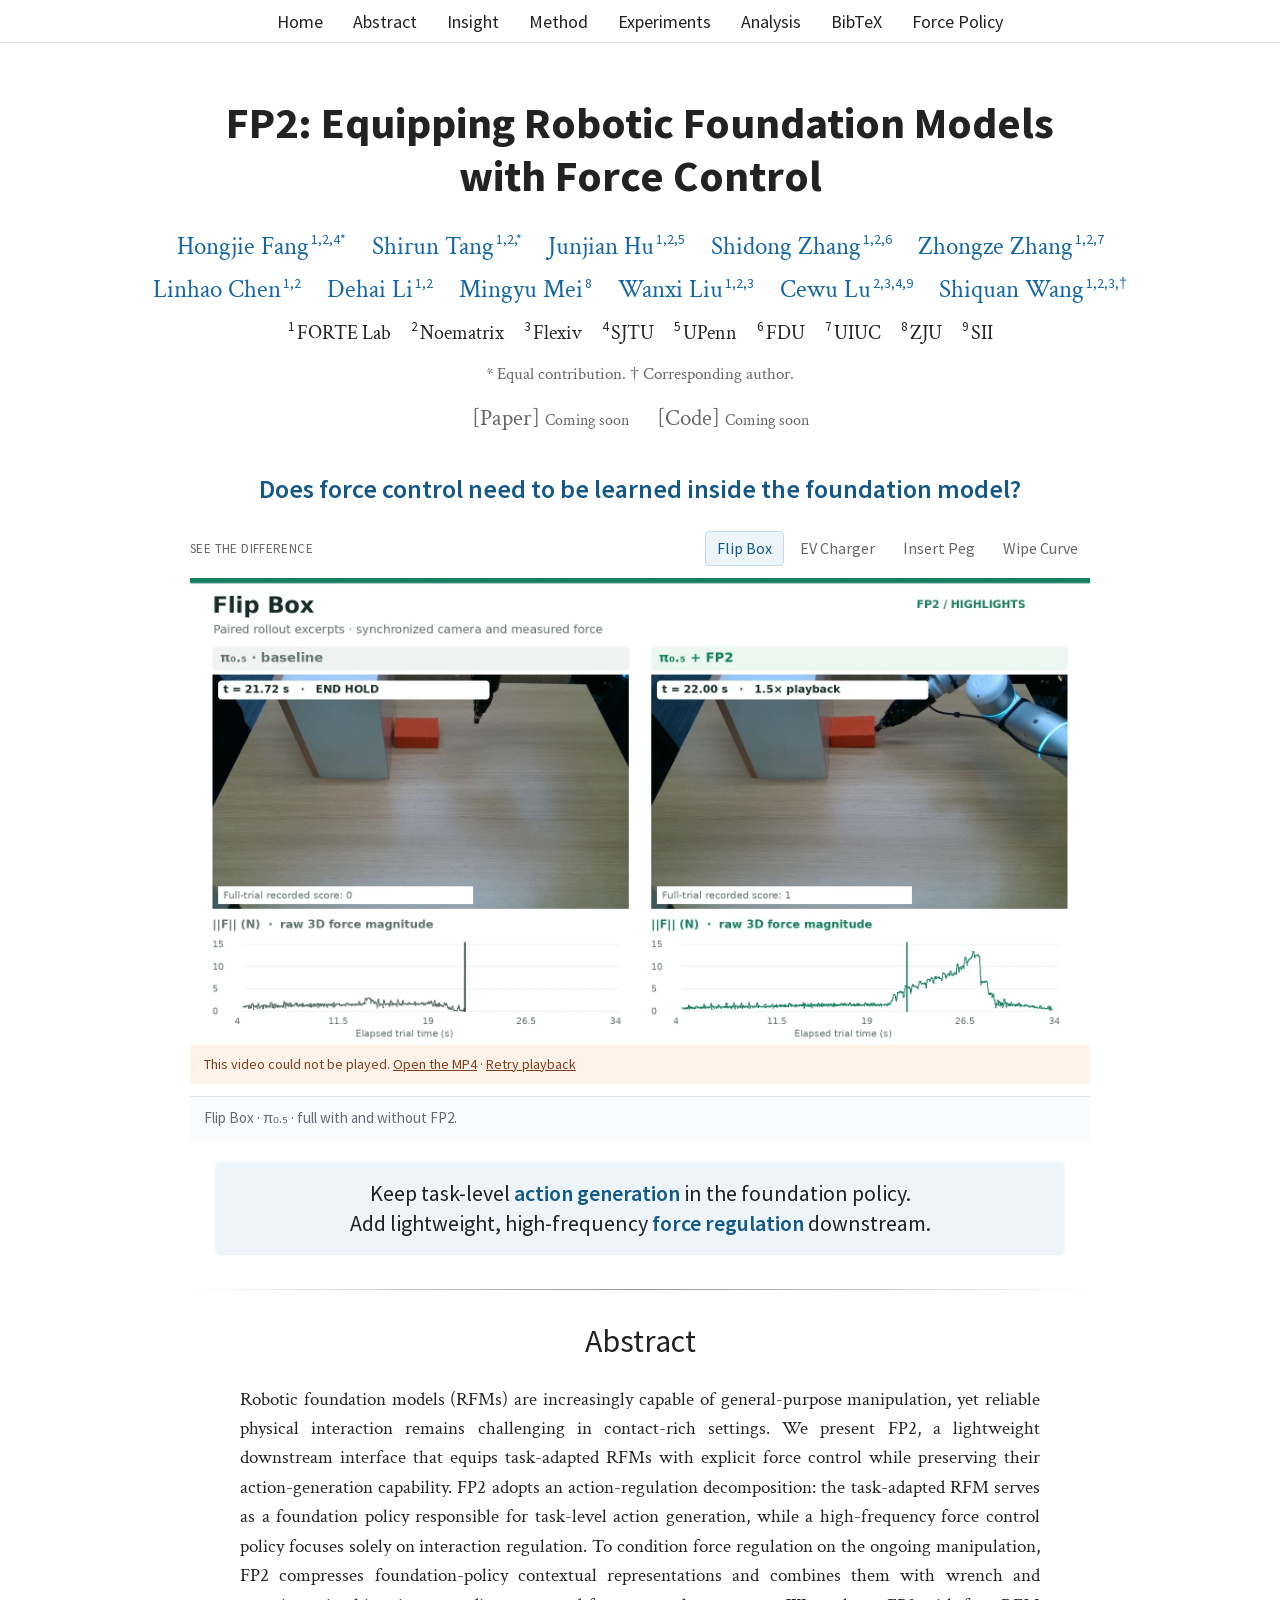
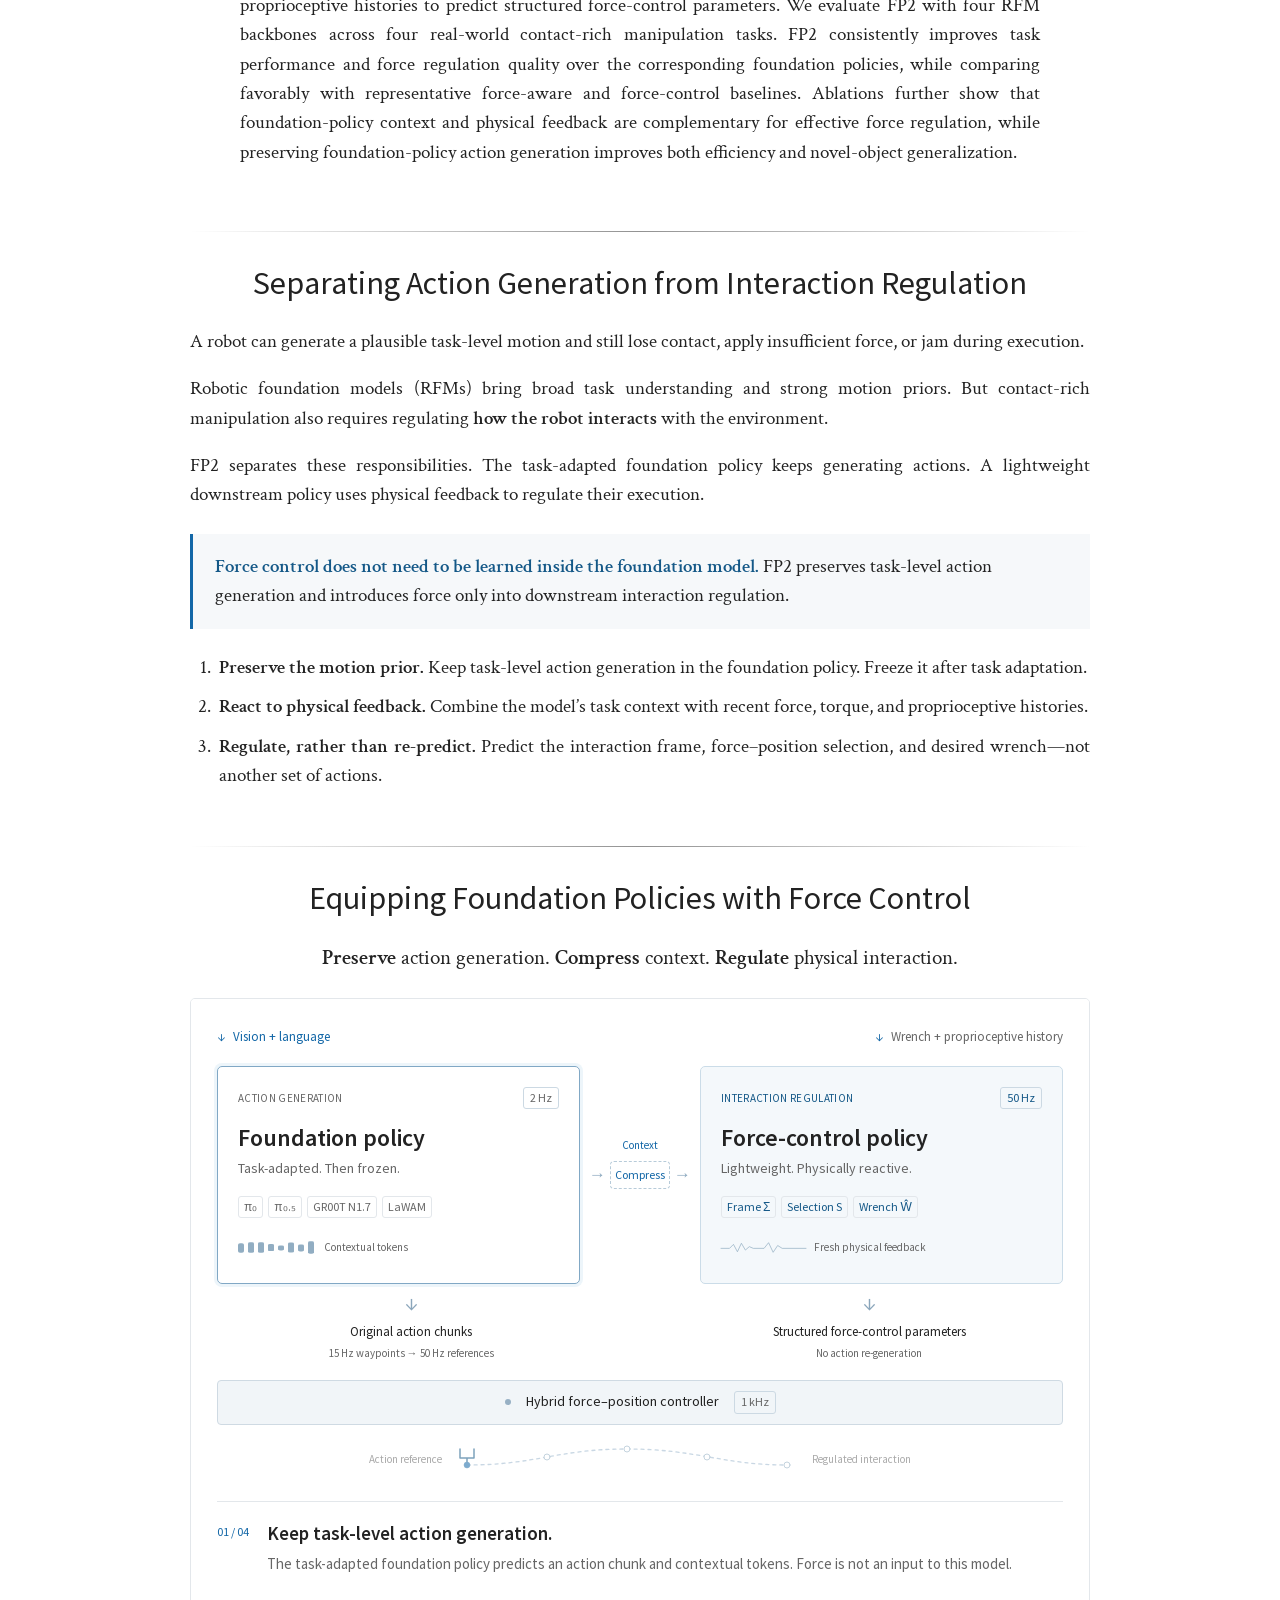
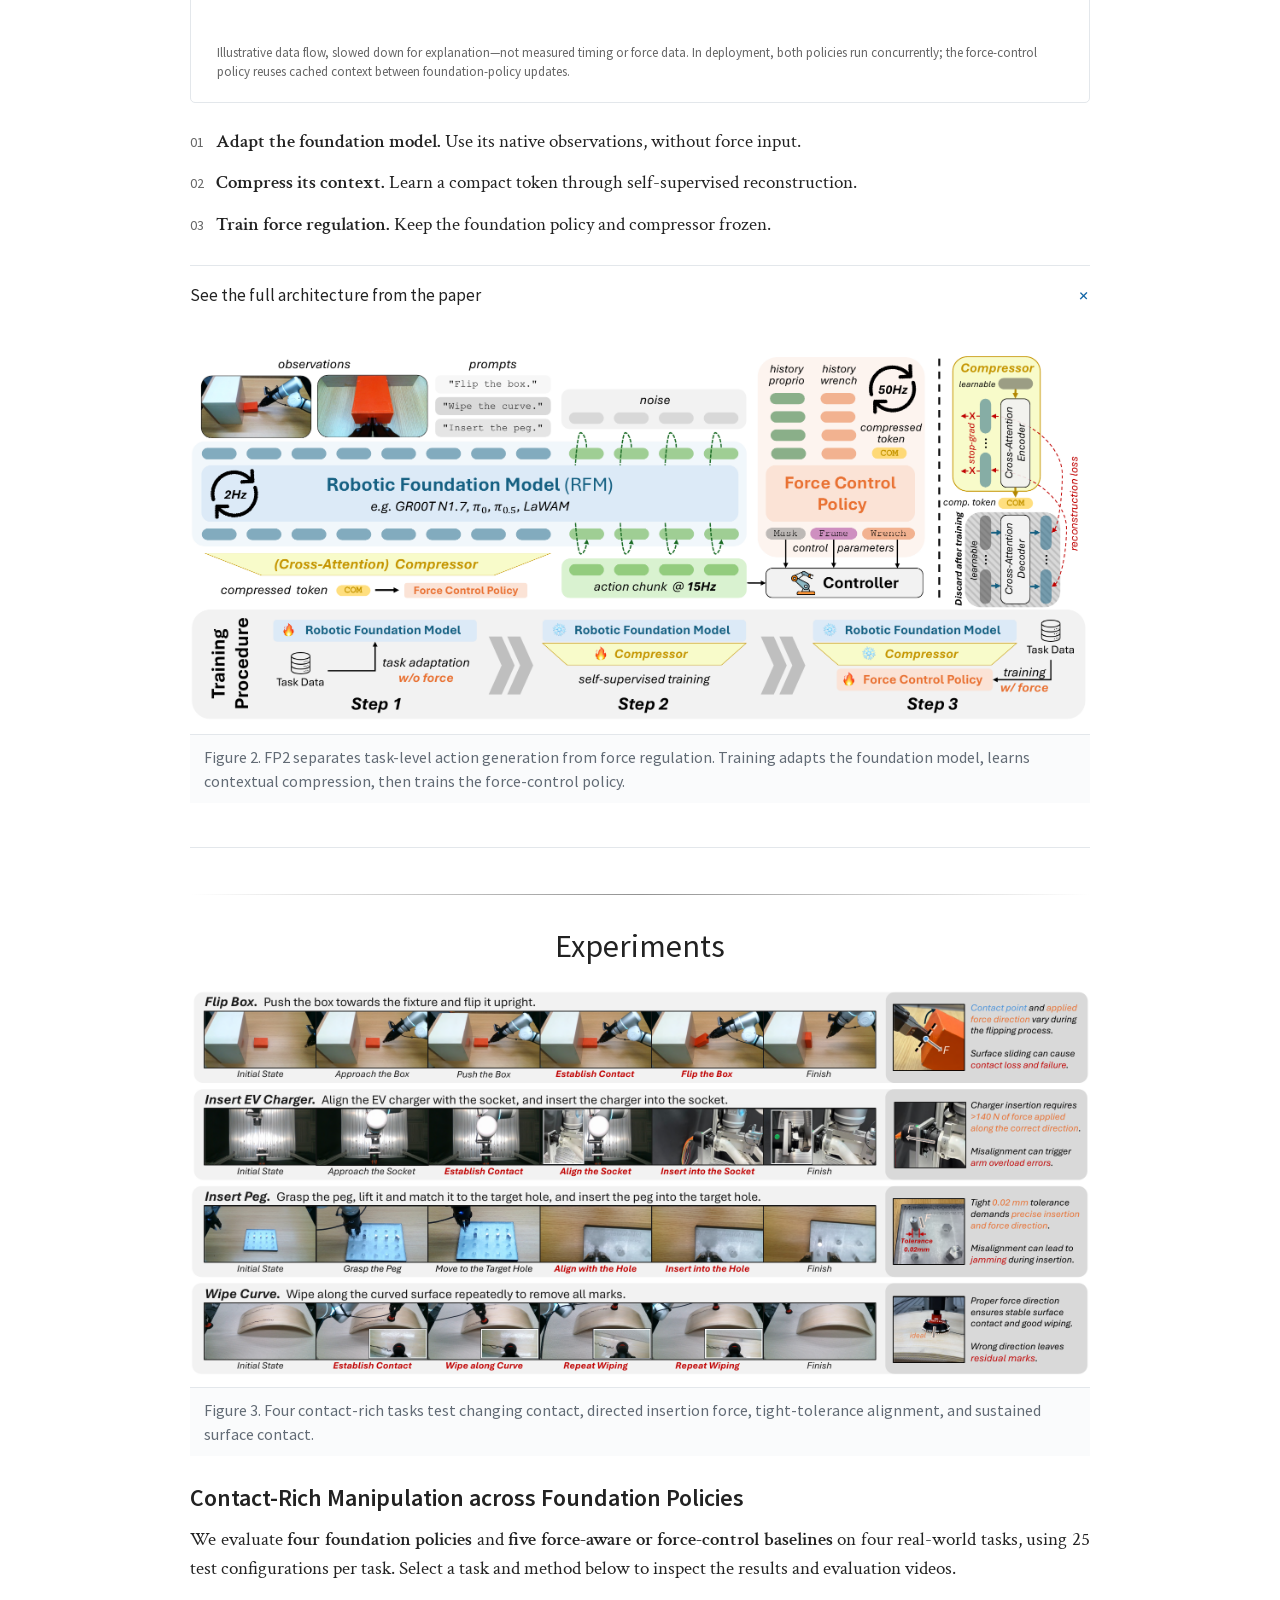
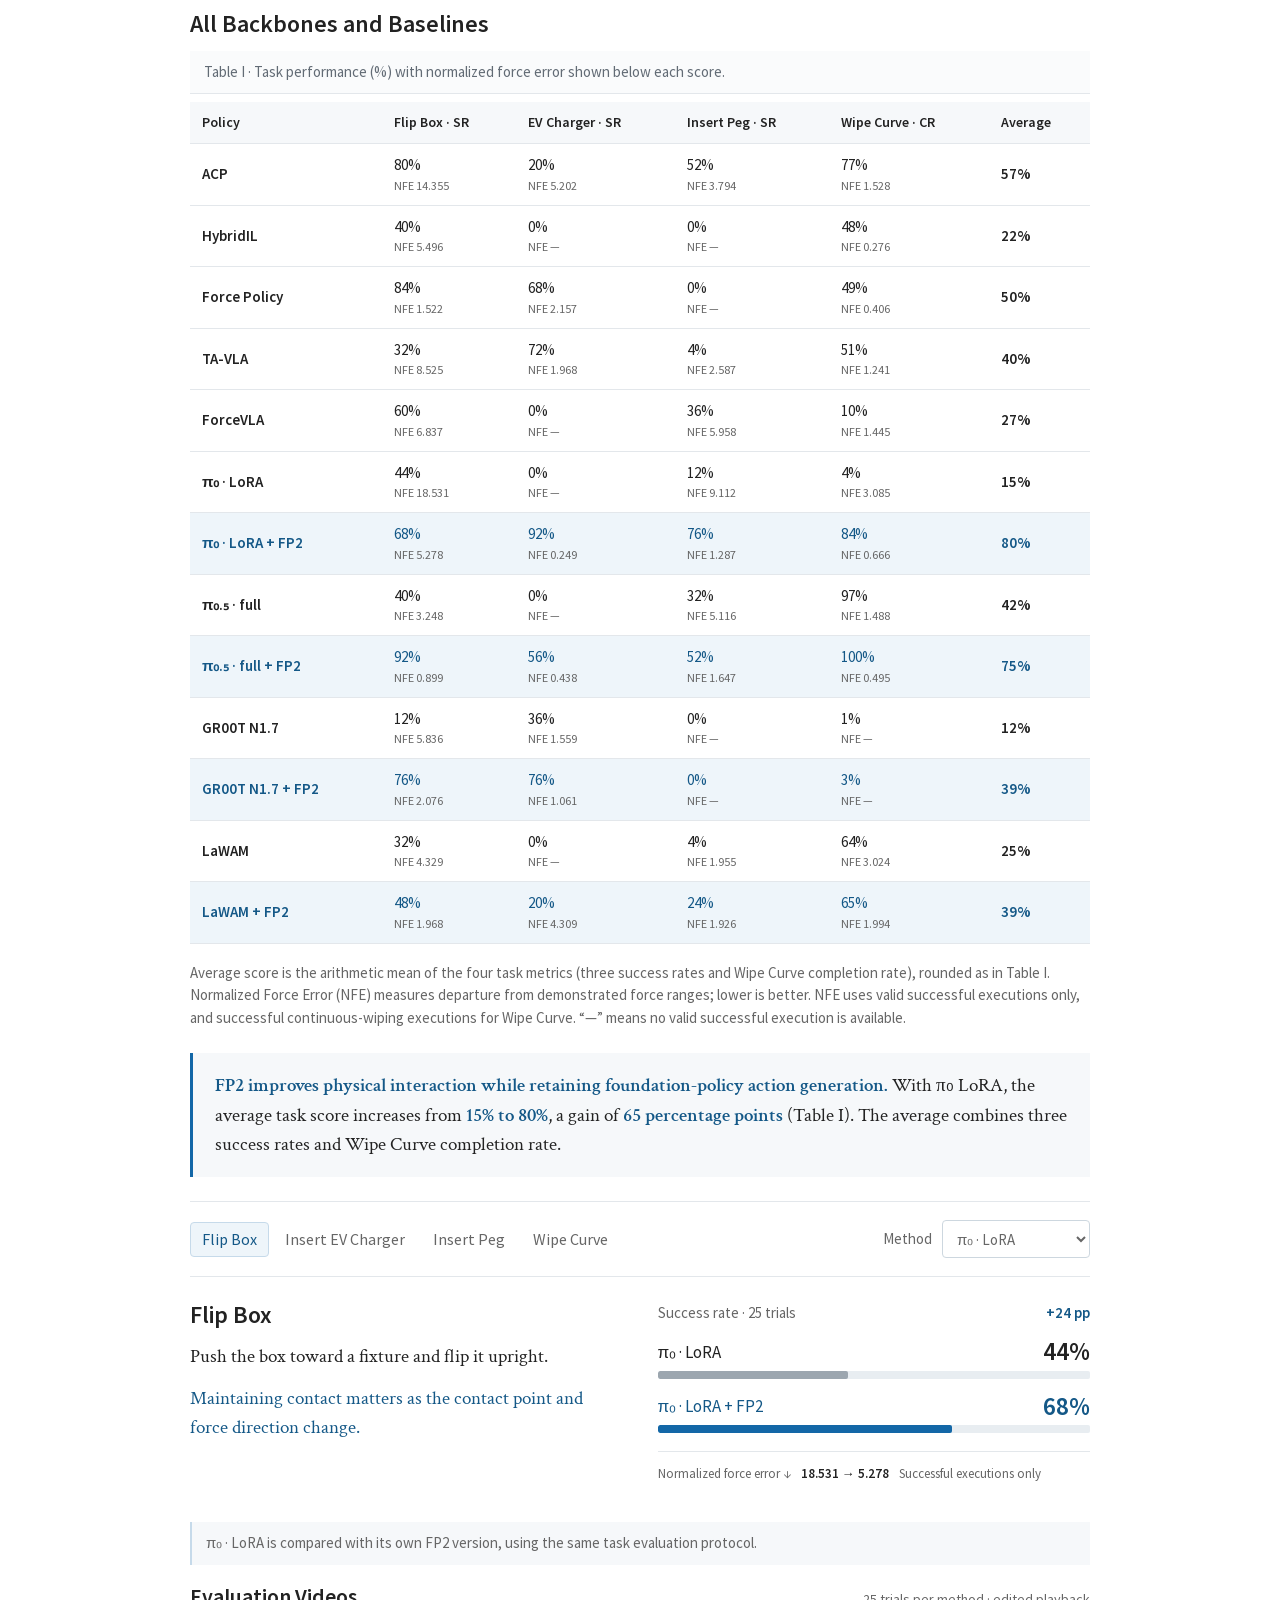
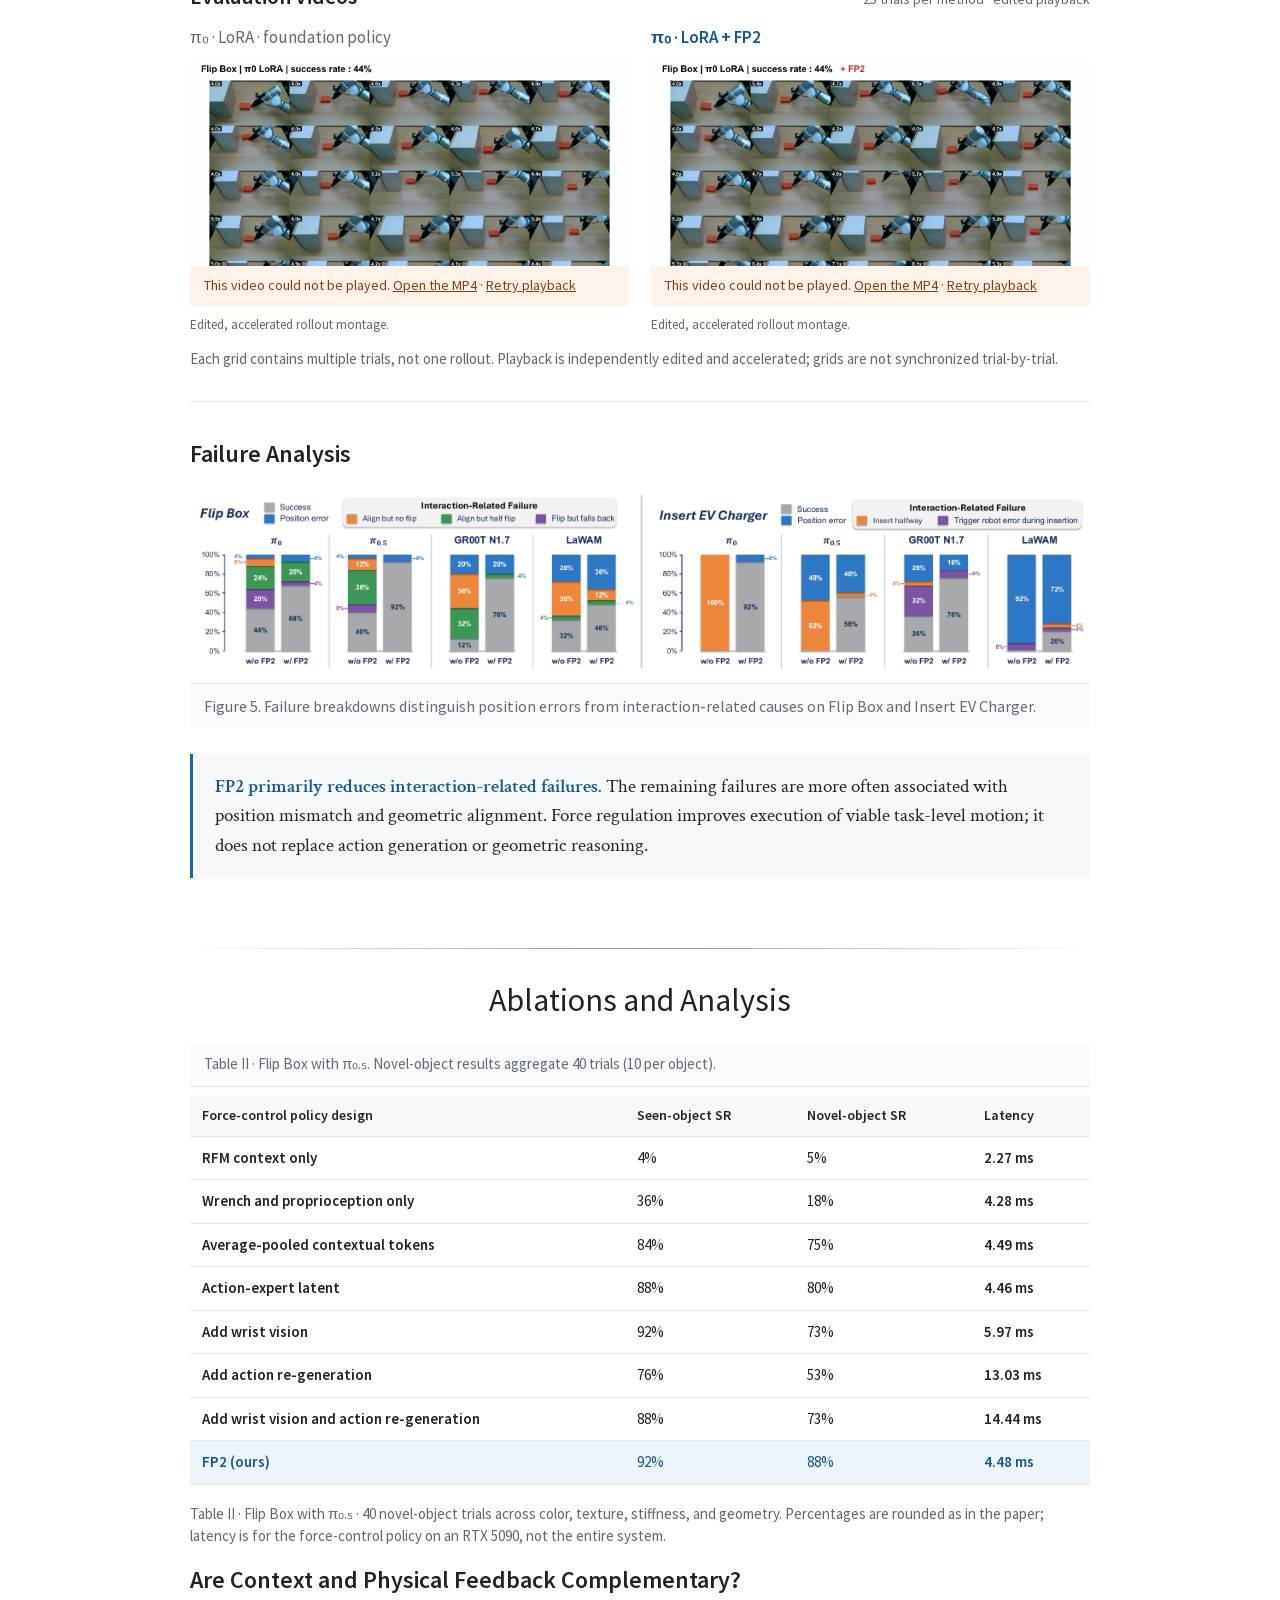
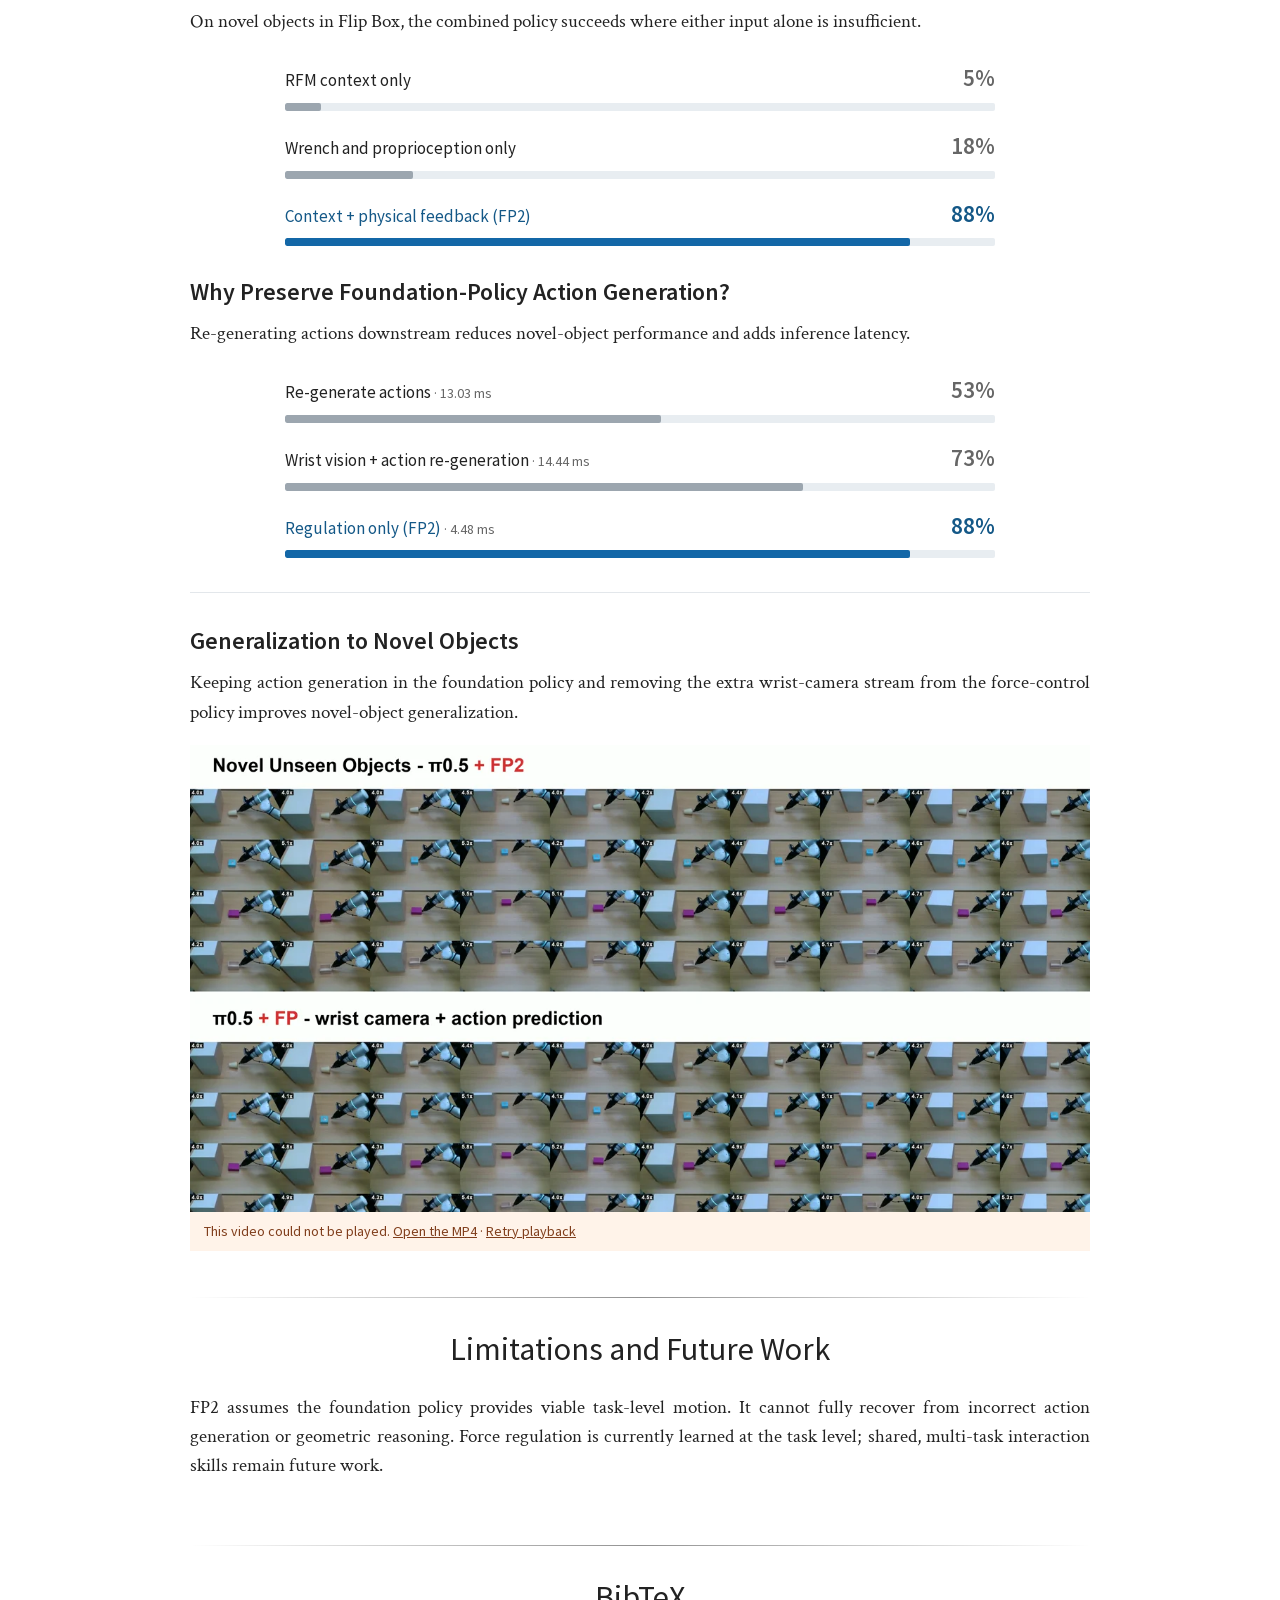
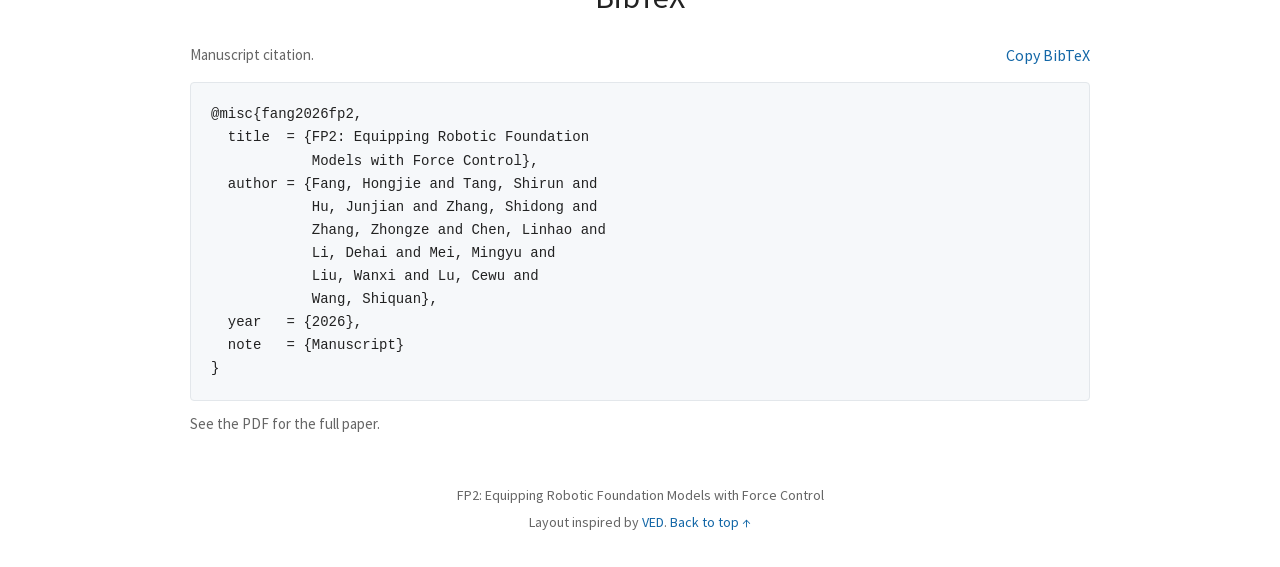
==== fp2/index.html @ f2667ae9 "update" ====
<!doctype html>
<html lang="en">
<head>
  <meta charset="utf-8">
  <meta name="viewport" content="width=device-width, initial-scale=1">
  <meta name="description" content="FP2 equips robotic foundation models with force control: keep task-level action generation, add lightweight, high-frequency interaction regulation. Explore the paper, results, and task demonstrations.">
  <meta name="theme-color" content="#ffffff">
  <meta property="og:title" content="FP2: Equipping Robotic Foundation Models with Force Control">
  <meta property="og:description" content="Keep action generation. Add force regulation. Four foundation models, four contact-rich tasks, and interactive experiment comparisons.">
  <meta property="og:type" content="website">
  <meta property="og:image" content="assets/images/paper/tasks.webp">
  <title>FP2 — Equipping Robotic Foundation Models with Force Control</title>
  <link rel="icon" href="assets/images/favicon.svg" type="image/svg+xml">
  <link rel="stylesheet" href="assets/css/site.css">
  <link rel="stylesheet" href="assets/css/method.css">
  <script type="module" src="assets/js/site.js"></script>
  <script type="module" src="assets/js/method.js"></script>
</head>
<body>
  <a class="skip-link" href="#main">Skip to content</a>
  <header class="site-header">
    <nav class="header-inner" aria-label="Main navigation">
      <a href="#main">Home</a>
      <a href="#abstract">Abstract</a>
      <a href="#insight">Insight</a>
      <a href="#method">Method</a>
      <a href="#experiments">Experiments</a>
      <a href="#analysis">Analysis</a>
      <a href="#citation">BibTeX</a>
      <a href="../" title="Previous work">Force Policy</a>
    </nav>
  </header>

  <main id="main">
    <section class="hero section-width" aria-labelledby="page-title">
      <div class="paper-header">
        <h1 id="page-title">FP2: Equipping Robotic Foundation Models<br class="desktop-break"> with Force Control</h1>
        <ul class="authors" aria-label="Authors">
          <li>Hongjie Fang<sup aria-label="">1,2,4*</sup></li>
          <li>Shirun Tang<sup aria-label="">1,2,*</sup></li>
          <li>Junjian Hu<sup aria-label="">1,2,5</sup></li>
          <li>Shidong Zhang<sup aria-label="">1,2,6</sup></li>
          <li>Zhongze Zhang<sup aria-label="">1,2,7</sup></li>
          <li>Linhao Chen<sup aria-label="">1,2</sup></li>
          <li>Dehai Li<sup aria-label="">1,2</sup></li>
          <li>Mingyu Mei<sup aria-label="">8</sup></li>
          <li>Wanxi Liu<sup aria-label="">1,2,3</sup></li>
          <li>Cewu Lu<sup aria-label="">2,3,4,9</sup></li>
          <li>Shiquan Wang<sup aria-label="">1,2,3,†</sup></li>
        </ul>
        <ul class="affiliations" aria-label="Author affiliations">
          <li><sup>1</sup>FORTE Lab</li>
          <li><sup>2</sup>Noematrix</li>
          <li><sup>3</sup>Flexiv</li>
          <li><sup>4</sup>SJTU</li>
          <li><sup>5</sup>UPenn</li>
          <li><sup>6</sup>FDU</li>
          <li><sup>7</sup>UIUC</li>
          <li><sup>8</sup>ZJU</li>
          <li><sup>9</sup>SII</li>
        </ul>
        <p class="author-note">* Equal contribution. † Corresponding author.</p>
        <div class="hero-links">
          <span class="resource-placeholder">[Paper] <small>Coming soon</small></span>
          <span class="resource-placeholder">[Code] <small>Coming soon</small></span>
        </div>
      </div>
      <p class="teaser-question">Does force control need to be learned inside the foundation model?</p>
      <div class="showcase">
        <div class="showcase-topline">
          <span class="small-label">See the difference</span>
          <div class="task-pills" id="highlight-tabs" role="group" aria-label="Choose a task highlight">
            <button type="button" data-highlight="flip-box" aria-pressed="true">Flip Box</button>
            <button type="button" data-highlight="ev-charger" aria-pressed="false">EV Charger</button>
            <button type="button" data-highlight="insert-peg" aria-pressed="false">Insert Peg</button>
            <button type="button" data-highlight="wipe-curve" aria-pressed="false">Wipe Curve</button>
          </div>
        </div>
        <div id="hero-player" class="player-host"><div class="media-placeholder"><span class="placeholder-symbol" aria-hidden="true">▷</span><p>Loading the task highlights…</p></div></div>
        <div class="showcase-caption"><p id="highlight-caption">A closer look at interaction, with and without FP2.</p></div>
      </div>
      <p class="hero-thesis">Keep task-level <strong>action generation</strong> in the foundation policy.<br class="desktop-break"> Add lightweight, high-frequency <strong>force regulation</strong> downstream.</p>
    </section>

    <section id="abstract" class="section section-width" aria-labelledby="abstract-title">
      <h2 id="abstract-title">Abstract</h2>
      <div class="abstract-text"><p>Robotic foundation models (RFMs) are increasingly capable of general-purpose manipulation, yet reliable physical interaction remains challenging in contact-rich settings. We present FP2, a lightweight downstream interface that equips task-adapted RFMs with explicit force control while preserving their action-generation capability. FP2 adopts an action-regulation decomposition: the task-adapted RFM serves as a foundation policy responsible for task-level action generation, while a high-frequency force control policy focuses solely on interaction regulation. To condition force regulation on the ongoing manipulation, FP2 compresses foundation-policy contextual representations and combines them with wrench and proprioceptive histories to predict structured force-control parameters. We evaluate FP2 with four RFM backbones across four real-world contact-rich manipulation tasks. FP2 consistently improves task performance and force regulation quality over the corresponding foundation policies, while comparing favorably with representative force-aware and force-control baselines. Ablations further show that foundation-policy context and physical feedback are complementary for effective force regulation, while preserving foundation-policy action generation improves both efficiency and novel-object generalization.</p></div>
    </section>

    <section id="insight" class="section section-width" aria-labelledby="insight-title">
      <div class="section-heading"><h2 id="insight-title">Separating Action Generation from Interaction Regulation</h2></div>
      <div class="insight-layout">
        <div class="insight-copy">
          <p>A robot can generate a plausible task-level motion and still lose contact, apply insufficient force, or jam during execution.</p>
          <p>Robotic foundation models (RFMs) bring broad task understanding and strong motion priors. But contact-rich manipulation also requires regulating <strong>how the robot interacts</strong> with the environment.</p>
          <p>FP2 separates these responsibilities. The task-adapted foundation policy keeps generating actions. A lightweight downstream policy uses physical feedback to regulate their execution.</p>
          <div class="takeaway"><p><strong>Force control does not need to be learned inside the foundation model.</strong> FP2 preserves task-level action generation and introduces force only into downstream interaction regulation.</p></div>
        </div>
        <ol class="insight-principles">
          <li><strong>Preserve the motion prior.</strong> Keep task-level action generation in the foundation policy. Freeze it after task adaptation.</li>
          <li><strong>React to physical feedback.</strong> Combine the model’s task context with recent force, torque, and proprioceptive histories.</li>
          <li><strong>Regulate, rather than re-predict.</strong> Predict the interaction frame, force–position selection, and desired wrench—not another set of actions.</li>
        </ol>
      </div>
    </section>

    <section id="method" class="section method-section" aria-labelledby="method-title">
      <div class="section-width">
        <div class="section-heading"><h2 id="method-title">Equipping Foundation Policies with Force Control</h2><p class="lead"><strong>Preserve</strong> action generation. <strong>Compress</strong> context. <strong>Regulate</strong> physical interaction.</p></div>
        <div class="method-demo" id="method-demo" data-phase="0" data-playing="false">
          <div class="architecture" aria-label="Animated schematic: a 2 Hz foundation policy supplies action chunks and compressed context. A 50 Hz force-control policy combines cached context with force and proprioception. Both feed a hybrid force-position controller running at 1 kHz.">
            <div class="architecture-input"><span class="vision-input">Vision + language</span><span class="physical-input">Wrench + proprioceptive history</span></div>
            <div class="architecture-policies">
              <div class="policy-block foundation"><div class="policy-top"><span class="small-label">Action generation</span><span class="frequency">2 Hz</span></div><h3>Foundation policy</h3><p>Task-adapted. Then frozen.</p><div class="model-tags"><span>π₀</span><span>π₀.₅</span><span>GR00T N1.7</span><span>LaWAM</span></div><div class="token-sequence" aria-hidden="true"><span></span><span></span><span></span><span></span><span></span><span></span><span></span><span></span><small>Contextual tokens</small></div></div>
              <div class="context-bridge"><span>Context</span><span class="bridge-arrow" aria-hidden="true">→</span><span class="compressor">Compress</span><span class="bridge-arrow" aria-hidden="true">→</span><span class="context-packet" aria-hidden="true"></span></div>
              <div class="policy-block force"><p class="physical-input-mobile">↓ Wrench + proprioceptive history</p><div class="policy-top"><span class="small-label">Interaction regulation</span><span class="frequency">50 Hz</span></div><h3>Force-control policy</h3><p>Lightweight. Physically reactive.</p><div class="control-tags"><span>Frame Σ</span><span>Selection S</span><span>Wrench Ŵ</span></div><div class="feedback-stream" aria-hidden="true"><svg viewBox="0 0 150 25"><path class="feedback-line" d="M0 14 H15 L22 7 L29 20 L36 5 L43 17 L50 11 L57 14 H76 L84 4 L92 21 L100 9 L108 14 H150"/><circle class="feedback-dot" r="3" cx="0" cy="14"/></svg><small>Fresh physical feedback</small></div></div>
            </div>
            <div class="architecture-outputs"><div class="motion-output"><span class="flow-down" aria-hidden="true">↓<i></i></span><p><span class="motion-origin">From foundation policy</span>Original action chunks <small>15 Hz waypoints → 50 Hz references</small></p></div><div class="force-output"><span class="flow-down" aria-hidden="true">↓<i></i></span><p>Structured force-control parameters <small>No action re-generation</small></p></div></div>
            <div class="controller"><span class="controller-indicator" aria-hidden="true"></span><span>Hybrid force–position controller</span><span class="frequency">1 kHz</span></div>
            <div class="execution-preview" aria-hidden="true"><span class="execution-label">Action reference</span><svg viewBox="0 0 340 42"><path class="reference-path" d="M10 26 C80 26 100 10 170 10 S265 26 330 26"/><circle class="reference-waypoint" cx="10" cy="26" r="3"/><circle class="reference-waypoint" cx="90" cy="18" r="3"/><circle class="reference-waypoint" cx="170" cy="10" r="3"/><circle class="reference-waypoint" cx="250" cy="18" r="3"/><circle class="reference-waypoint" cx="330" cy="26" r="3"/><g class="execution-tool"><path d="M-7 -16 V-7 H7 V-16 M0 -7 V-1"/><circle r="3"/><path class="force-vector" d="M0 6 V18 M-3 14 L0 18 L3 14"/></g></svg><span class="execution-label">Regulated interaction</span></div>
          </div>
          <div class="method-explanation"><span class="method-step-count" id="method-step-count">01 / 04</span><div><h3 id="method-step-title">Keep task-level action generation.</h3><p id="method-step-description">The task-adapted foundation policy predicts an action chunk and contextual tokens. Force is not an input to this model.</p></div></div>
          <p class="method-disclaimer">Illustrative data flow, slowed down for explanation—not measured timing or force data. In deployment, both policies run concurrently; the force-control policy reuses cached context between foundation-policy updates.</p>
        </div>
        <div class="training-steps"><div><span>01</span><p><strong>Adapt the foundation model.</strong> Use its native observations, without force input.</p></div><div><span>02</span><p><strong>Compress its context.</strong> Learn a compact token through self-supervised reconstruction.</p></div><div><span>03</span><p><strong>Train force regulation.</strong> Keep the foundation policy and compressor frozen.</p></div></div>
        <details open class="text-details"><summary>See the full architecture from the paper <span aria-hidden="true">+</span></summary><figure id="method-figure"><p class="muted">The full framework is in Figure 2 of the paper <small>(coming soon)</small>.</p></figure></details>
      </div>
    </section>

    <section id="experiments" class="section section-width" aria-labelledby="experiments-title">
      <div class="section-heading"><h2 id="experiments-title">Experiments</h2></div>
      <figure id="task-figure" class="paper-figure"></figure>
      <h3>Contact-Rich Manipulation across Foundation Policies</h3>
      <p>We evaluate <strong>four foundation policies</strong> and <strong>five force-aware or force-control baselines</strong> on four real-world tasks, using 25 test configurations per task. Select a task and method below to inspect the results and evaluation videos.</p>
      <section id="main-results" class="results-section" aria-labelledby="main-results-title">
        <h3 id="main-results-title">All Backbones and Baselines</h3>
        <div id="full-results" class="table-scroll" tabindex="0" role="region" aria-label="Full task performance results"></div>
        <p class="fine-print">Average score is the arithmetic mean of the four task metrics (three success rates and Wipe Curve completion rate), rounded as in Table I. Normalized Force Error (NFE) measures departure from demonstrated force ranges; lower is better. NFE uses valid successful executions only, and successful continuous-wiping executions for Wipe Curve. “—” means no valid successful execution is available.</p>
      </section>
      <div id="experiment-insight" class="takeaway"><p><strong>FP2 improves physical interaction while retaining foundation-policy action generation.</strong> With π₀ LoRA, the average task score increases from <strong>15% to 80%</strong>, a gain of <strong>65 percentage points</strong> (Table I). The average combines three success rates and Wipe Curve completion rate.</p></div>
      <div class="experiment-controls">
        <div class="task-pills experiment-tabs" id="experiment-tabs" role="group" aria-label="Choose experiment task">
          <button type="button" data-task="flip-box" aria-pressed="true">Flip Box</button><button type="button" data-task="ev-charger" aria-pressed="false">Insert EV Charger</button><button type="button" data-task="insert-peg" aria-pressed="false">Insert Peg</button><button type="button" data-task="wipe-curve" aria-pressed="false">Wipe Curve</button>
        </div>
        <label class="backbone-select">Method <select id="backbone" aria-label="Evaluation method">
          <optgroup label="Foundation policy vs. its FP2 version">
            <option value="pi0">π₀ · LoRA</option><option value="pi05">π₀.₅ · full</option><option value="gr00t">GR00T N1.7</option><option value="lawam">LaWAM</option>
          </optgroup>
          <optgroup label="Force-aware / force-control baselines">
            <option value="acp">ACP</option><option value="force-policy">Force Policy</option><option value="hybridil">HybridIL</option><option value="forcevla">ForceVLA</option><option value="ta-vla">TA-VLA</option>
          </optgroup>
        </select></label>
      </div>
      <div id="experiment-result" class="experiment-result" aria-live="polite"><p class="muted">Loading verified paper results…</p></div>
      <p id="comparison-protocol" class="fine-print">Each foundation policy is compared with its own FP2 version.</p>
      <div class="comparison-heading"><h3>Evaluation Videos</h3><span>25 trials per method · edited playback</span></div>
      <div id="experiment-players" class="comparison-players"><div class="media-placeholder">Loading evaluation videos…</div></div>
      <p class="fine-print">Each grid contains multiple trials, not one rollout. Playback is independently edited and accelerated; grids are not synchronized trial-by-trial.</p>
      <section id="failure-analysis" class="failure-analysis" aria-labelledby="failure-analysis-title">
        <h3 id="failure-analysis-title">Failure Analysis</h3>
        <figure id="failure-figure" class="paper-figure"></figure>
        <div class="takeaway"><p><strong>FP2 primarily reduces interaction-related failures.</strong> The remaining failures are more often associated with position mismatch and geometric alignment. Force regulation improves execution of viable task-level motion; it does not replace action generation or geometric reasoning.</p></div>
      </section>
    </section>

    <section id="analysis" class="section analysis-section" aria-labelledby="analysis-title"><div class="section-width">
      <div class="section-heading"><h2 id="analysis-title">Ablations and Analysis</h2></div>
      <div id="full-ablations" class="table-scroll" tabindex="0" role="region" aria-label="Full ablation results"></div>
      <p class="fine-print">Table II · Flip Box with π₀.₅ · 40 novel-object trials across color, texture, stiffness, and geometry. Percentages are rounded as in the paper; latency is for the force-control policy on an RTX 5090, not the entire system.</p>
      <div class="analysis-grid">
        <article class="analysis-panel"><h3>Are Context and Physical Feedback Complementary?</h3><p>On novel objects in Flip Box, the combined policy succeeds where either input alone is insufficient.</p><div id="input-ablation" class="ablation-bars" aria-label="Novel-object success by policy input"></div></article>
        <article class="analysis-panel"><h3>Why Preserve Foundation-Policy Action Generation?</h3><p>Re-generating actions downstream reduces novel-object performance and adds inference latency.</p><div id="architecture-ablation" class="ablation-bars" aria-label="Novel-object success with and without action re-generation"></div></article>
      </div>
      <div class="generalization-demo"><div><h3>Generalization to Novel Objects</h3><p>Keeping action generation in the foundation policy and removing the extra wrist-camera stream from the force-control policy improves novel-object generalization.</p></div><div id="generalization-player" class="player-host"><div class="media-placeholder">Loading the generalization comparison…</div></div></div>
    </div></section>

    <section class="section section-width" aria-labelledby="limits-title">
      <h2 id="limits-title">Limitations and Future Work</h2><p>FP2 assumes the foundation policy provides viable task-level motion. It cannot fully recover from incorrect action generation or geometric reasoning. Force regulation is currently learned at the task level; shared, multi-task interaction skills remain future work.</p>
    </section>
    <section id="citation" class="section section-width" aria-labelledby="citation-title">
      <h2 id="citation-title">BibTeX</h2><div class="citation-heading"><p>Manuscript citation.</p><button id="copy-citation" type="button" class="text-button">Copy BibTeX</button></div><pre><code id="bibtex">@misc{fang2026fp2,
  title  = {FP2: Equipping Robotic Foundation
            Models with Force Control},
  author = {Fang, Hongjie and Tang, Shirun and
            Hu, Junjian and Zhang, Shidong and
            Zhang, Zhongze and Chen, Linhao and
            Li, Dehai and Mei, Mingyu and
            Liu, Wanxi and Lu, Cewu and
            Wang, Shiquan},
  year   = {2026},
  note   = {Manuscript}
}</code></pre><p id="citation-status" class="fine-print" role="status" aria-live="polite">See the PDF for the full paper.</p>
    </section>
  </main>
  <footer class="site-footer section-width"><p>FP2: Equipping Robotic Foundation Models with Force Control</p><p>Layout inspired by <a href="https://tonyfang.net/ved/" target="_blank" rel="noopener">VED</a>. <a href="#main">Back to top ↑</a></p></footer>

  <div id="app-error" class="app-error section-width" role="alert" hidden></div>
  <noscript><div class="noscript-note">The paper and project description are available without JavaScript. Enable JavaScript to view interactive results and task demonstrations.</div></noscript>
</body>
</html>
---- fp2/assets/css/site.css ----
@charset "UTF-8";
/* Open-source fonts are served locally; no third-party requests at runtime. */
@font-face { font-family: 'Crimson Text'; font-style: normal; font-weight: 400; font-display: swap; src: url('../fonts/crimson-text-regular.woff2') format('woff2'); }
@font-face { font-family: 'Crimson Text'; font-style: normal; font-weight: 600 700; font-display: swap; src: url('../fonts/crimson-text-semibold.woff2') format('woff2'); }
@font-face { font-family: 'Crimson Text'; font-style: italic; font-weight: 400; font-display: swap; src: url('../fonts/crimson-text-italic.woff2') format('woff2'); }
@font-face { font-family: 'Source Sans Pro'; font-style: normal; font-weight: 400; font-display: swap; src: url('../fonts/source-sans-pro-regular.woff2') format('woff2'); }
@font-face { font-family: 'Source Sans Pro'; font-style: normal; font-weight: 600; font-display: swap; src: url('../fonts/source-sans-pro-semibold.woff2') format('woff2'); }
@font-face { font-family: 'Source Sans Pro'; font-style: normal; font-weight: 700; font-display: swap; src: url('../fonts/source-sans-pro-bold.woff2') format('woff2'); }
:root {
  color-scheme: light;
  --bg: #fff; --paper: #fff; --ink: #222; --muted: #666; --line: #e3e7eb;
  --soft: #f6f8fa; --accent: #1367a7; --accent-dark: #145887; --accent-light: #eef5fa;
  --baseline: #9ca6af; --radius: 5px; --nav-height: 43px;
  --serif: 'Crimson Text', Georgia, 'Times New Roman', serif;
  --sans: 'Source Sans Pro', 'Helvetica Neue', Arial, sans-serif;
}
* { box-sizing: border-box; }
html { scroll-behavior: smooth; scroll-padding-top: calc(var(--nav-height) + 24px); }
body { margin: 0; background: var(--bg); color: var(--ink); font: 19px/1.55 var(--serif); -webkit-font-smoothing: antialiased; }
button, input, select { font: inherit; color: inherit; }
button { cursor: pointer; }
button, a, input, select, summary { -webkit-tap-highlight-color: transparent; }
button:disabled { opacity: .6; cursor: wait; }
a { color: var(--accent); text-decoration: none; }
a:hover { color: #208799; text-decoration: underline; }
:focus-visible { outline: 2px solid var(--accent); outline-offset: 4px; }
::selection { background: #dceefa; }
[hidden] { display: none !important; }
img, video { display: block; max-width: 100%; }
h1, h2, h3, h4 { font-family: var(--sans); line-height: 1.2; letter-spacing: normal; margin: 0; }
h1 { font-size: 44px; font-weight: 700; }
h2 { font-size: 32px; font-weight: 400; text-align: center; margin-bottom: 24px; }
h3 { font-size: 24px; font-weight: 600; margin: 28px 0 12px; }
h4 { font-size: 22px; font-weight: 600; }
p { margin: 0 0 18px; }
strong { font-weight: 600; }
em { font-style: italic; }
figure { margin: 26px 0; }
svg { width: 20px; height: 20px; flex-shrink: 0; fill: none; stroke: currentColor; stroke-width: 1.5; stroke-linecap: round; stroke-linejoin: round; }
.section-width { width: min(900px, calc(100% - 40px)); margin-inline: auto; }
.section { padding: 34px 0 12px; }
.section::before { content: ''; display: block; height: 1px; margin-bottom: 32px; background: linear-gradient(90deg, transparent, #929292, transparent); }
.section:not(.section-width)::before { width: min(900px, calc(100% - 40px)); margin-inline: auto; }
.section > p, .section-heading > p:not(.lead), .insight-copy > p, .abstract-text p, .insight-principles li, .analysis-panel > p, .generalization-demo > div > p { text-align: justify; hyphens: auto; }
.section-heading { margin-bottom: 24px; }
.section-heading > p:last-child { margin-bottom: 0; }
.lead { font-size: 21px; text-align: center; }
.small-label, .eyebrow { font: 400 13px/1.5 var(--sans); color: var(--muted); letter-spacing: .03em; text-transform: uppercase; }
.eyebrow { margin-bottom: 7px; }
.fine-print, .muted { color: var(--muted); }
.fine-print { font: 400 15px/1.5 var(--sans); }
.skip-link { position: fixed; top: -100px; left: 16px; z-index: 30; padding: 8px 16px; background: white; }
.skip-link:focus { top: 10px; }
.button { display: inline-flex; justify-content: center; align-items: center; gap: 8px; border: 1px solid #cdd7e0; border-radius: 5px; padding: 8px 18px; min-height: 40px; background: white; color: var(--accent); font: 400 16px/1.4 var(--sans); }
.button:hover { background: var(--accent-light); border-color: #7aa5c8; text-decoration: none; }
.button-dark { background: var(--accent); color: white; border-color: var(--accent); }
.button-dark:hover { background: var(--accent-dark); color: white; }
.text-link, .text-button { display: inline-flex; align-items: center; gap: 8px; font: 400 16px/1.5 var(--sans); color: var(--accent); }
.text-button { padding: 3px 0; border: 0; background: none; }
.text-button:hover { text-decoration: underline; }
.icon-button { width: 36px; height: 36px; border: 1px solid var(--line); border-radius: 5px; background: white; font: 400 26px/1 var(--sans); flex-shrink: 0; }
.icon-button:hover { background: var(--soft); }
/* Compact centered section navigation. */
.site-header { position: sticky; top: 0; z-index: 20; background: white; border-bottom: 1px solid var(--line); font: 400 18px/1.5 var(--sans); }
.header-inner { width: min(1000px, calc(100% - 32px)); margin: 0 auto; padding: 6px 0; display: flex; justify-content: center; align-items: center; flex-wrap: wrap; gap: 6px 12px; }
.header-inner a { color: #222; border-radius: 5px; padding: 0 9px; min-height: 30px; display: inline-flex; align-items: center; white-space: nowrap; }
.header-inner a:hover { background: #f4f4f4; text-decoration: none; }
/* Paper title, authors, resource links, and the teaser. */
.hero { text-align: center; }
.paper-header { width: min(1100px, calc(100vw - 48px)); position: relative; left: 50%; transform: translateX(-50%); padding: 54px 0 26px; }
.paper-header h1 { margin: 0 0 25px; text-wrap: balance; }
.authors { list-style: none; padding: 0; max-width: 1000px; margin: 0 auto 8px; display: flex; justify-content: center; flex-wrap: wrap; gap: 5px 26px; color: var(--accent); font-size: 25px; }
.authors li { white-space: nowrap; }
.authors sup { margin-left: 2px; font: 400 .55em/0 var(--sans); }
.affiliations { display: flex; flex-wrap: wrap; justify-content: center; gap: 4px 20px; list-style: none; margin: 8px auto 12px; padding: 0; max-width: 1000px; font-size: 20px; }
.affiliations li { white-space: nowrap; }
.affiliations sup { margin-right: 3px; font: 400 .65em/0 var(--sans); }
.author-note { color: var(--muted); font-size: 17px; margin: 0 0 14px; }
.hero-links { display: flex; justify-content: center; flex-wrap: wrap; gap: 12px 28px; font-size: 23px; }
.resource-placeholder { color: var(--muted); }
.resource-placeholder small { font-size: 16px; }
.teaser-question { font: 600 26px/1.4 var(--sans); color: var(--accent-dark); text-align: center; text-wrap: balance; margin: 8px 0 24px; }
.showcase { margin: 0; text-align: left; }
.showcase-topline { display: flex; justify-content: space-between; align-items: center; gap: 16px; margin-bottom: 12px; }
.task-pills { display: flex; flex-wrap: wrap; gap: 4px; font-family: var(--sans); }
.task-pills button { border: 1px solid transparent; border-radius: 4px; background: transparent; padding: 5px 11px; font-size: 16px; line-height: 1.4; color: var(--muted); }
.task-pills button:hover { background: var(--soft); color: var(--accent-dark); }
.task-pills button[aria-pressed=true] { background: var(--accent-light); color: var(--accent-dark); border-color: #c6daea; }
.showcase-caption { margin-top: 12px; border-top: 1px solid var(--line); padding: 10px 14px; background: #fafbfc; display: flex; align-items: start; justify-content: space-between; gap: 18px; font: 400 15px/1.5 var(--sans); color: #626b75; }
.showcase-caption p { margin: 0; }
.hero-thesis { max-width: 850px; margin: 22px auto 0; padding: 16px 22px; border-radius: 6px; background: var(--accent-light); font: 400 22px/1.4 var(--sans); text-wrap: balance; }
.hero-thesis strong { color: var(--accent-dark); }
/* Media behavior is handled by visibility observers, not presentation CSS. */
.player-host { min-width: 0; }
.media-placeholder { display: flex; flex-direction: column; align-items: center; justify-content: center; aspect-ratio: 16/9; border-radius: var(--radius); padding: 20px; background: var(--soft); color: var(--muted); text-align: center; font: 400 15px/1.5 var(--sans); }
.media-placeholder p { margin: 0; }
.placeholder-symbol { font-size: 36px; }
.video-shell { position: relative; aspect-ratio: 16/9; width: 100%; overflow: hidden; border-radius: var(--radius); background: #111; isolation: isolate; }
.video-shell video { width: 100%; height: 100%; object-fit: contain; background: #111; }
.player-error { position: absolute; bottom: 0; left: 0; right: 0; z-index: 3; background: #fff3e9; color: #803e1c; padding: 10px 14px; font: 400 14px/1.4 var(--sans); }
.player-error a, .player-error button { color: inherit; text-decoration: underline; }
.player-error button { border: 0; padding: 0; background: none; font: inherit; }
.video-shell:has(.player-error:not([hidden])) { overflow: visible; }
/* Single-column research narrative with concise highlighted conclusions. */
.abstract-text { max-width: 800px; margin-inline: auto; }
.insight-layout { display: block; }
.takeaway { margin: 24px 0; padding: 18px 22px; border-left: 3px solid var(--accent); background: var(--soft); }
.takeaway p { margin: 0; }
.takeaway strong { color: var(--accent-dark); }
.insight-principles { margin: 20px 0 0; padding-left: 25px; }
.insight-principles li { padding-left: 4px; margin-bottom: 10px; }
.text-details { border-top: 1px solid var(--line); border-bottom: 1px solid var(--line); margin-top: 26px; }
.text-details > summary { cursor: pointer; list-style: none; padding: 14px 0; display: flex; justify-content: space-between; align-items: center; gap: 20px; font: 400 17px/1.5 var(--sans); }
.text-details > summary::-webkit-details-marker { display: none; }
.text-details > summary span { font-size: 21px; color: var(--accent); }
.text-details[open] > summary span { transform: rotate(45deg); }
.text-details[open] { padding-bottom: 18px; }
.text-details > p { margin-bottom: 0; }
.text-details figure img, .paper-figure img { width: 100%; height: auto; }
.text-details figcaption, .paper-figure figcaption { margin-top: 12px; padding: 10px 14px; border-top: 1px solid var(--line); background: #fafbfc; color: #626b75; font: 400 16px/1.5 var(--sans); }
#task-figure { margin-top: 0; }
.results-section > h3 { margin-top: 26px; }
.failure-analysis { padding-top: 10px; margin-top: 30px; border-top: 1px solid var(--line); }
/* Foundation-policy schematic; animation-specific states live in method.css. */
.architecture { padding: 28px 26px; background: white; font-family: var(--sans); }
.architecture-input { display: flex; justify-content: space-between; gap: 25px; padding-bottom: 18px; font-size: 13px; color: var(--muted); }
.architecture-input span::before { content: '↓'; color: var(--accent); margin-right: 8px; }
.architecture-policies { display: grid; grid-template-columns: minmax(0,1fr) 120px minmax(0,1fr); align-items: center; }
.policy-block { border: 1px solid #ccd9e3; border-radius: 5px; background: white; padding: 20px; }
.policy-top { display: flex; justify-content: space-between; align-items: center; gap: 8px; }
.policy-top .small-label { font-size: 11px; }
.frequency { display: inline-block; font: 400 12px/1.4 var(--sans); border: 1px solid #ccd9e3; border-radius: 3px; padding: 2px 6px; white-space: nowrap; color: var(--muted); }
.policy-block h3 { font-size: 24px; margin: 15px 0 5px; }
.policy-block p { font-size: 14px; margin: 0; color: var(--muted); }
.model-tags, .control-tags { display: flex; flex-wrap: wrap; gap: 5px; margin-top: 16px; font: 400 12px/1.5 var(--sans); color: var(--muted); }
.model-tags span, .control-tags span { border: 1px solid var(--line); border-radius: 3px; padding: 1px 5px; }
.force { background: var(--accent-light); border-color: #b8cfe1; }
.force .small-label, .force .frequency, .force .control-tags { color: var(--accent-dark); }
.context-bridge { display: flex; justify-content: center; align-items: center; gap: 4px; position: relative; font: 400 12px/1.5 var(--sans); color: var(--accent); }
.context-bridge > span:first-child { position: absolute; left: 0; right: 0; top: -24px; text-align: center; font-size: 11px; }
.bridge-arrow { color: #8ca9bf; font-size: 17px; }
.compressor { padding: 4px; border: 1px dashed #b7cbd9; border-radius: 4px; }
.architecture-outputs { display: grid; grid-template-columns: 1fr 1fr; gap: 70px; text-align: center; margin-bottom: 18px; }
.architecture-outputs > div { display: flex; align-items: center; flex-direction: column; }
.flow-down { color: #8ba6bb; font-size: 21px; line-height: 1.8; }
.architecture-outputs p { font-size: 13px; margin: 0; }
.architecture-outputs small { display: block; margin-top: 3px; color: var(--muted); font-size: 11px; }
.controller { display: flex; align-items: center; justify-content: center; gap: 15px; min-height: 45px; background: #f1f5f8; border: 1px solid #cfdae3; border-radius: 4px; font-size: 14px; }
.training-steps { margin-top: 24px; }
.training-steps > div { display: flex; gap: 12px; margin: 0 0 12px; }
.training-steps > div > span { color: var(--muted); font: 400 14px/1.8 var(--sans); padding-top: 3px; }
.training-steps p { margin: 0; }
/* Experiments: readable results with paired full-width evidence. */
.experiment-controls { display: flex; flex-wrap: wrap; justify-content: space-between; align-items: center; gap: 15px; padding: 18px 0; border-block: 1px solid var(--line); }
.backbone-select { display: flex; align-items: center; gap: 10px; font: 400 15px/1.5 var(--sans); color: var(--muted); }
select, input { border: 1px solid #cdd7df; border-radius: 4px; min-height: 38px; padding: 6px 10px; background: white; font: 400 15px/1.5 var(--sans); max-width: 100%; }
select { padding-right: 28px; cursor: pointer; }
.experiment-result { display: grid; grid-template-columns: 1fr 1fr; gap: 35px; padding: 24px 0; min-height: 245px; }
.experiment-context h3 { margin: 0 0 12px; }
.experiment-context p { margin: 0 0 12px; }
.experiment-context .task-insight { color: var(--accent-dark); }
.experiment-metrics { font-family: var(--sans); }
.metric-heading { display: flex; justify-content: space-between; align-items: center; gap: 12px; color: var(--muted); font-size: 15px; margin-bottom: 14px; }
.gain { color: var(--accent-dark); font-weight: 600; white-space: nowrap; }
.gain.neutral { color: var(--muted); }
.result-row { margin-top: 14px; }
.result-row-label { display: flex; justify-content: space-between; align-items: center; gap: 12px; font-size: 17px; margin-bottom: 6px; }
.result-row-label strong { font-size: 25px; line-height: 1; font-variant-numeric: tabular-nums; }
.fp2-label { color: var(--accent-dark); }
.bar-track { height: 8px; border-radius: 2px; background: #e8edf1; overflow: hidden; }
.bar-fill { height: 100%; border-radius: 2px; background: var(--baseline); }
.bar-fill.ours { background: var(--accent); }
.nfe-row { display: flex; flex-wrap: wrap; gap: 5px 10px; border-top: 1px solid var(--line); padding-top: 12px; margin-top: 18px; font-size: 13px; color: var(--muted); }
.nfe-row strong { color: var(--ink); }
.comparison-heading { display: flex; justify-content: space-between; align-items: baseline; gap: 15px; margin: 10px 0 16px; }
.comparison-heading h3 { margin: 0; font-size: 22px; }
.comparison-heading > span { color: var(--muted); font: 400 14px/1.5 var(--sans); }
.comparison-players { display: grid; grid-template-columns: repeat(2,minmax(0,1fr)); gap: 22px; }
.comparison-player-label { font: 400 17px/1.4 var(--sans); color: var(--muted); margin-bottom: 9px; }
.comparison-player-label.ours { color: var(--accent-dark); font-weight: 600; }
.comparison-player { min-width: 0; }
.comparison-speed { font-size: 13px; margin-top: 9px; margin-bottom: 0; }
#comparison-protocol { padding: 10px 14px; background: var(--soft); border-left: 2px solid #c6daea; }
.comparison-players + .fine-print { margin-top: 14px; }
.table-scroll { overflow-x: auto; max-width: 100%; margin: 12px 0 18px; overscroll-behavior-x: contain; }
table { width: 100%; border-collapse: collapse; white-space: nowrap; text-align: left; font: 400 15px/1.5 var(--sans); font-variant-numeric: tabular-nums; }
th, td { border-bottom: 1px solid var(--line); padding: 10px 12px; }
th { font-weight: 600; }
thead { background: var(--soft); }
thead th { font-size: 14px; }
td small { display: block; font-size: 12px; color: var(--muted); }
tr.ours { background: var(--accent-light); color: var(--accent-dark); }
td:last-child { font-weight: 600; }
caption { caption-side: top; white-space: normal; text-align: left; color: #626b75; background: #fafbfc; padding: 10px 14px; border-bottom: 1px solid var(--line); margin-bottom: 8px; font-size: 15px; }
/* Analysis follows the reference's subheading / evidence / conclusion rhythm. */
.analysis-grid { display: block; }
.analysis-panel { margin-bottom: 32px; }
.analysis-panel:first-child h3 { margin-top: 0; }
.ablation-bars { max-width: 710px; margin: 24px auto; font-family: var(--sans); }
.ablation-row { margin-top: 17px; }
.ablation-label { display: flex; justify-content: space-between; align-items: baseline; gap: 15px; margin-bottom: 7px; font-size: 17px; }
.ablation-label strong { font-size: 23px; color: var(--muted); }
.ablation-label small { font-size: 14px; color: var(--muted); }
.ablation-row.ours .ablation-label, .ablation-row.ours strong { color: var(--accent-dark); }
.generalization-demo { border-top: 1px solid var(--line); margin-top: 34px; padding-top: 6px; }
.generalization-demo .text-link { margin-bottom: 20px; }
.generalization-demo .player-host { margin-top: 6px; }
/* Citation and footer. */
.citation-heading { display: flex; justify-content: space-between; align-items: center; gap: 18px; font: 400 15px/1.5 var(--sans); color: var(--muted); }
.citation-heading p { margin: 0; }
pre { overflow: auto; background: #f6f8fa; border: 1px solid var(--line); border-radius: 4px; font: 400 14px/1.65 ui-monospace, SFMono-Regular, Consolas, monospace; padding: 20px; margin: 12px 0; tab-size: 2; }
#citation-status { margin: 0; }
.site-footer { text-align: center; color: var(--muted); padding: 36px 0 28px; font: 400 14px/1.6 var(--sans); }
.site-footer p { margin: 0 0 5px; }
.app-error { margin: 20px auto; padding: 18px; border: 1px solid #e5c6a8; border-radius: 5px; background: #fff3e9; color: #814b26; font: 400 15px/1.5 var(--sans); }
.app-error p:last-child { margin-bottom: 0; }
.app-error a { text-decoration: underline; }
.noscript-note { padding: 22px; text-align: center; background: #fff3e9; }
@media(max-width:1000px) {
  .paper-header h1 { font-size: 40px; }
  .authors { font-size: 23px; gap: 4px 20px; }
  .architecture-policies { grid-template-columns: minmax(0,1fr) 106px minmax(0,1fr); }
  .policy-block { padding: 18px; }
  .policy-block h3 { font-size: 22px; }
  .policy-top .small-label { font-size: 10px; }
}
@media(max-width:700px) {
  :root { --nav-height: 85px; }
  body { font-size: 18px; }
  .header-inner { gap: 5px 8px; font-size: 16px; }
  .header-inner a { padding: 2px 7px; min-height: 30px; }
  .paper-header { padding-top: 34px; }
  .paper-header h1 { font-size: 32px; line-height: 1.2; margin-bottom: 25px; }
  .desktop-break { display: none; }
  .authors { font-size: 23px; gap: 4px 18px; }
  .affiliations { font-size: 18px; gap: 4px 16px; }
  .author-note { font-size: 16px; }
  .hero-links { font-size: 21px; }
  .teaser-question { font-size: 23px; }
  .showcase-topline { display: block; }
  .showcase-topline > .small-label { display: block; margin-bottom: 8px; }
  .showcase-topline .task-pills { justify-content: center; }
  .task-pills { gap: 3px; }
  .task-pills button { font-size: 15px; padding: 5px 8px; }
  .showcase-caption { display: block; font-size: 14px; padding: 10px 12px; }
  .hero-thesis { font-size: 20px; padding: 15px 18px; }
  h2 { font-size: 29px; }
  h3 { font-size: 23px; }
  .section { padding-top: 28px; }
  .section::before { margin-bottom: 27px; }
  .takeaway { padding: 15px 17px; }
  .text-details > summary { font-size: 16px; }
  .text-details figcaption, .paper-figure figcaption { font-size: 14px; }
  .architecture-policies { grid-template-columns: 1fr; }
  .architecture-input { font-size: 12px; gap: 12px; }
  .policy-block h3 { font-size: 24px; }
  .policy-top .small-label { font-size: 12px; }
  .context-bridge { height: 58px; }
  .context-bridge > span:first-child { position: static; font-size: 12px; }
  .context-bridge > .bridge-arrow:last-of-type { transform: rotate(90deg); }
  .architecture-outputs { gap: 14px; }
  .architecture-outputs p { font-size: 12px; }
  .architecture-outputs small { font-size: 10px; }
  .controller { font-size: 12px; padding: 8px; gap: 8px; }
  .training-steps > div { gap: 9px; }
  .experiment-controls { gap: 12px; }
  .experiment-tabs { width: 100%; }
  .experiment-tabs button { padding-inline: 7px; font-size: 14px; }
  .backbone-select { width: 100%; justify-content: space-between; }
  .backbone-select select { width: 60%; }
  .metric-heading { flex-wrap: wrap; }
  .experiment-result { grid-template-columns: 1fr; gap: 18px; }
  .experiment-context p { margin-bottom: 10px; }
  .comparison-heading { display: block; }
  .comparison-heading > span { display: block; margin-top: 5px; }
  .comparison-players { grid-template-columns: 1fr; gap: 20px; }
  .fine-print { font-size: 14px; }
  .ablation-label { font-size: 16px; }
  .ablation-label small { font-size: 13px; }
  pre { font-size: 12px; padding: 15px; }
}
@media(max-width:370px) {
  :root { --nav-height: 115px; }
  .section-width { width: calc(100% - 30px); }
  .paper-header { width: calc(100vw - 30px); }
  .paper-header h1 { font-size: 30px; }
  .authors { font-size: 22px; gap: 4px 15px; }
  .header-inner { width: calc(100% - 24px); gap: 4px; }
  .task-pills button { font-size: 14px; padding-inline: 7px; }
}
@media(prefers-reduced-motion:reduce) {
  html { scroll-behavior: auto; }
  *, *::before, *::after { transition: none !important; animation: none !important; }
}
---- fp2/assets/css/method.css ----
/* Automatic method walkthrough within the research-page figure layout. */
.method-demo { border: 1px solid var(--line); border-radius: 5px; background: var(--bg); overflow: hidden; font-family: var(--sans); }
.method-demo .architecture { border: 0; padding: 28px 26px 14px; }
.method-demo .policy-block { min-height: 214px; transition: border-color .3s, box-shadow .3s, background .3s; }
.method-demo .force { background: #f4f8fb; border-color: #cbdce8; }
.method-demo .controller { transition: background .3s, border-color .3s; }
.method-demo .architecture-input { transition: color .3s; }
.token-sequence { height: 30px; display: flex; align-items: center; gap: 4px; margin-top: 15px; position: relative; }
.token-sequence > span { width: 6px; height: 12px; border-radius: 2px; background: #91adc2; transform-origin: center; }
.token-sequence > span:nth-child(2n) { height: 17px; }
.token-sequence > span:nth-child(3n) { height: 21px; }
.token-sequence small { font-size: 11px; color: var(--muted); margin-left: 6px; white-space: nowrap; }
.context-packet { position: absolute; left: 0; top: calc(50% - 3px); width: 7px; height: 7px; background: var(--accent); border-radius: 2px; opacity: 0; box-shadow: 0 0 0 3px #1367a715; }
.feedback-stream { display: flex; align-items: center; gap: 8px; margin-top: 15px; height: 30px; }
.feedback-stream svg { width: 85px; height: 25px; flex-shrink: 1; overflow: visible; }
.feedback-stream small { font-size: 11px; color: var(--muted); white-space: nowrap; }
.feedback-line { stroke: #95b0c4; stroke-width: 1.3; }
.feedback-dot { fill: var(--accent); stroke: none; opacity: 0; }
.method-demo .control-tags { margin-top: 16px; }
.method-demo .control-tags span { transition: background .2s; }
.method-demo .flow-down { position: relative; width: 16px; text-align: center; }
.flow-down i { display: block; width: 5px; height: 5px; border-radius: 50%; background: var(--accent); position: absolute; top: 0; left: 5px; opacity: 0; }
.controller-indicator { display: block; width: 6px; height: 6px; border-radius: 50%; background: #97b0c4; }
.execution-preview { display: flex; align-items: center; justify-content: center; gap: 15px; margin-top: 14px; opacity: .55; transition: opacity .25s; }
.execution-preview svg { width: 340px; height: 42px; max-width: 50%; overflow: visible; flex-shrink: 1; }
.execution-label { font-size: 11px; color: var(--muted); }
.reference-path { stroke: #9db8ce; stroke-width: 1.3; stroke-dasharray: 3 4; }
.reference-waypoint { fill: var(--bg); stroke: #95b0c4; stroke-width: 1; }
.execution-tool { stroke: var(--accent-dark); stroke-width: 1.5; transform: translate(10px,26px); }
.execution-tool circle { fill: var(--accent); stroke: none; }
.force-vector { stroke: var(--accent); opacity: 0; }
.method-demo[data-phase="0"] .foundation,
.method-demo[data-phase="1"] .foundation { border-color: #81a8c5; box-shadow: 0 0 0 3px #dcebf680; }
.method-demo[data-phase="0"] .vision-input { color: var(--accent); }
.method-demo[data-phase="1"] .compressor { border-color: var(--accent); background: var(--accent-light); color: var(--accent-dark); }
.method-demo[data-phase="1"] .context-packet { opacity: 1; }
.method-demo[data-phase="2"] .force,
.method-demo[data-phase="3"] .force { background: var(--accent-light); border-color: #81a8c5; box-shadow: 0 0 0 3px #dcebf680; }
.method-demo[data-phase="2"] .physical-input { color: var(--accent); }
.method-demo[data-phase="2"] .feedback-dot,
.method-demo[data-phase="3"] .feedback-dot { opacity: 1; }
.method-demo[data-phase="2"] .control-tags span { background: #dcecf7; }
.method-demo[data-phase="3"] .controller { background: #e1eff9; border-color: #85abc7; color: var(--accent-dark); }
.method-demo[data-phase="3"] .controller-indicator { background: var(--accent); box-shadow: 0 0 0 4px #1367a712; }
.method-demo[data-phase="3"] .flow-down i { opacity: 1; }
.method-demo[data-phase="3"] .execution-preview { opacity: 1; }
.method-demo[data-phase="3"] .force-vector { opacity: 1; }
.method-explanation { display: flex; gap: 18px; margin: 6px 26px 0; padding-top: 18px; border-top: 1px solid var(--line); min-height: 142px; }
.method-step-count { font-size: 12px; color: var(--accent); white-space: nowrap; padding-top: 3px; font-variant-numeric: tabular-nums; }
.method-explanation h3 { font-size: 19px; line-height: 1.4; margin: 0; }
.method-explanation p { font-size: 15px; color: var(--muted); margin: 7px 0 16px; line-height: 1.5; }
.method-disclaimer { font: 400 13px/1.5 var(--sans); color: var(--muted); margin: 0; padding: 0 26px 20px; }
.method-demo[data-phase="overview"] .foundation,
.method-demo[data-phase="overview"] .force { border-color: #81a8c5; }
.method-demo[data-phase="overview"] .controller { background: #e1eff9; border-color: #85abc7; }
.method-demo[data-phase="overview"] .execution-preview,
.method-demo[data-phase="overview"] .force-vector { opacity: 1; }
.physical-input-mobile, .motion-origin { display: none; }
@media(max-width:1000px) {
  .method-demo .architecture { padding-inline: 22px; }
  .token-sequence { gap: 3px; }
  .token-sequence small, .feedback-stream small { font-size: 10px; }
  .token-sequence > span { width: 5px; }
  .feedback-stream { gap: 5px; }
  .feedback-stream svg { width: 65px; }
}
@media(max-width:700px) {
  .method-demo .architecture { padding: 20px 16px 12px; }
  .method-demo .architecture-input .physical-input { display: none; }
  .method-demo .physical-input-mobile { display: block; color: var(--accent); font-size: 12px; margin: 0 0 14px; }
  .method-demo .motion-origin { display: block; font-size: 10px; color: var(--accent); }
  .method-demo .policy-block { min-height: 210px; }
  .token-sequence small, .feedback-stream small { font-size: 11px; }
  .token-sequence > span { width: 6px; }
  .feedback-stream svg { width: 90px; }
  .method-demo .context-bridge { height: 64px; }
  .context-packet { top: calc(50% - 3px); }
  .execution-preview { gap: 8px; }
  .execution-preview svg { max-width: 42%; }
  .execution-label { font-size: 10px; max-width: 85px; line-height: 1.4; }
  .method-explanation { margin-inline: 16px; gap: 12px; padding-top: 17px; min-height: 200px; }
  .method-step-count { font-size: 10px; padding-top: 4px; }
  .method-explanation h3 { font-size: 18px; }
  .method-explanation p { font-size: 14px; margin-top: 6px; }
  .method-disclaimer { font-size: 12px; padding: 0 16px 20px; }
}
@media(prefers-reduced-motion:reduce) {
  .method-demo *, .method-demo *::after { transition: none!important; }
}
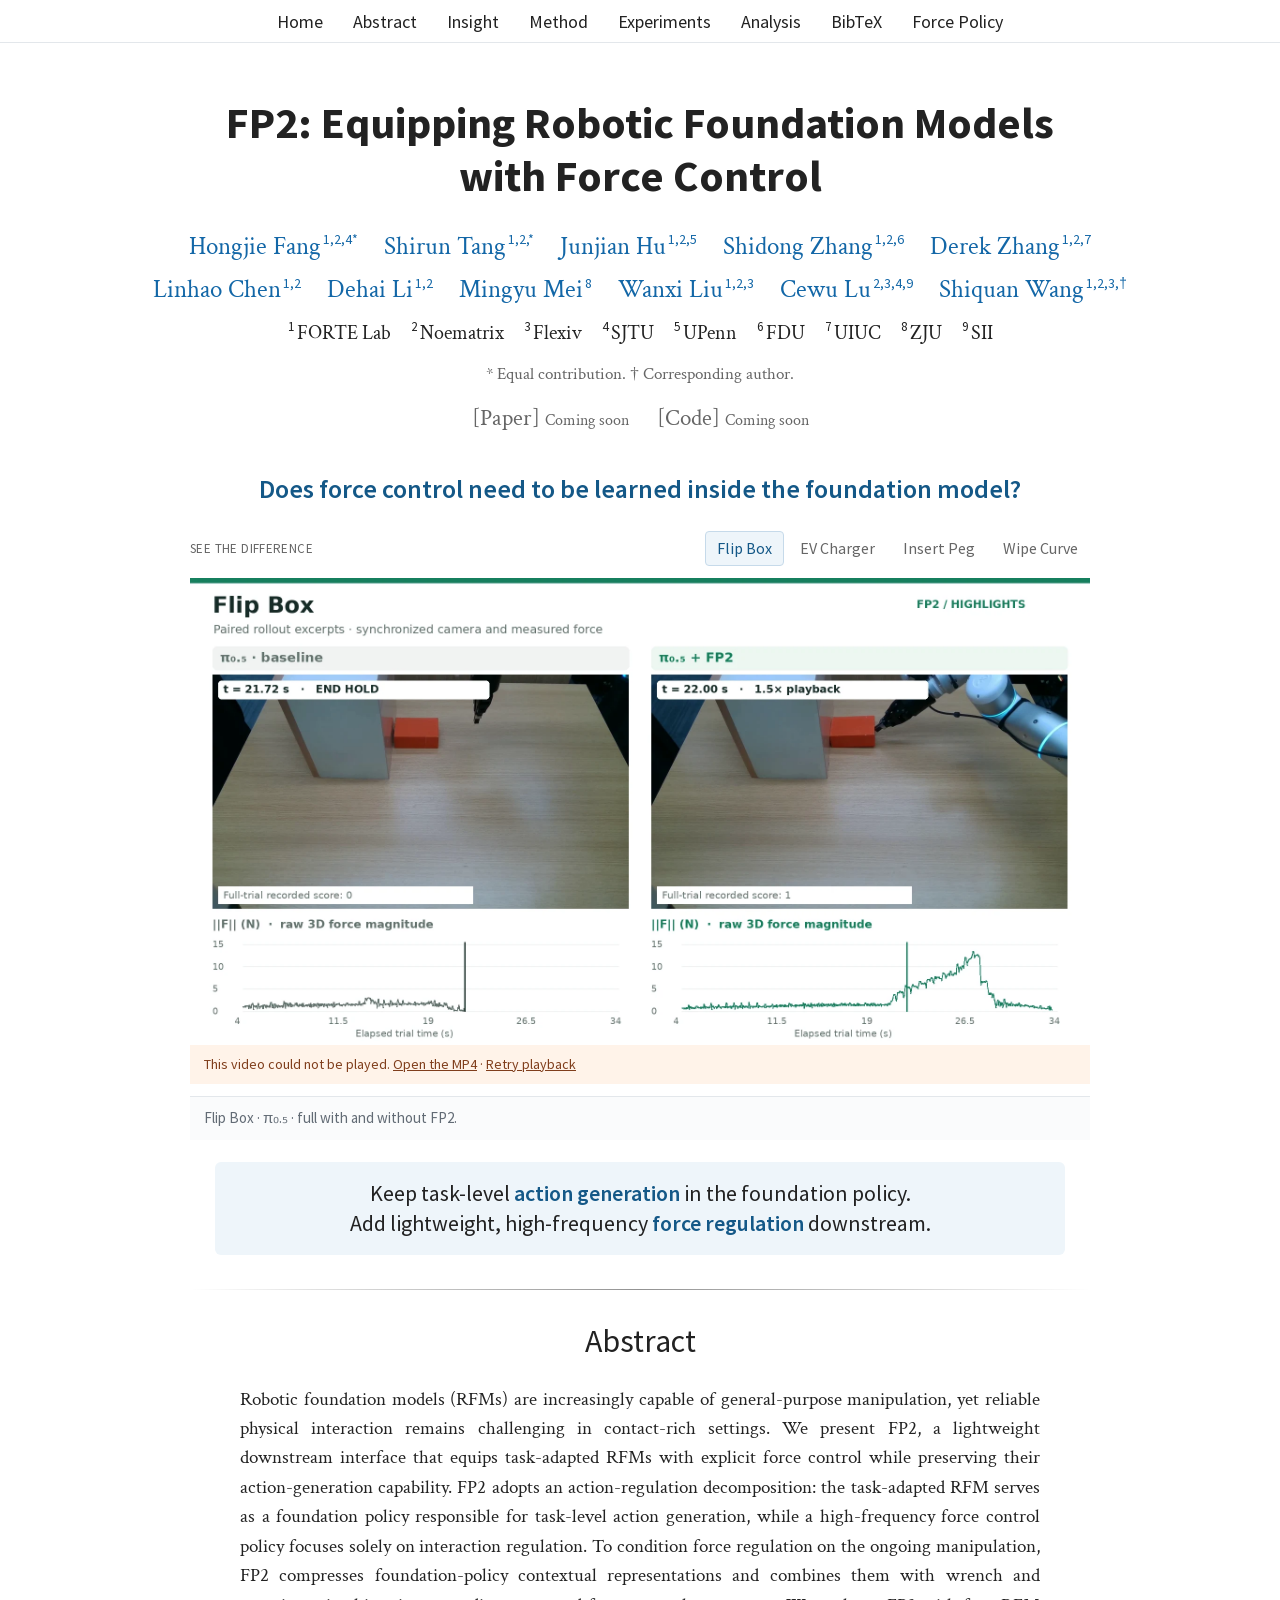
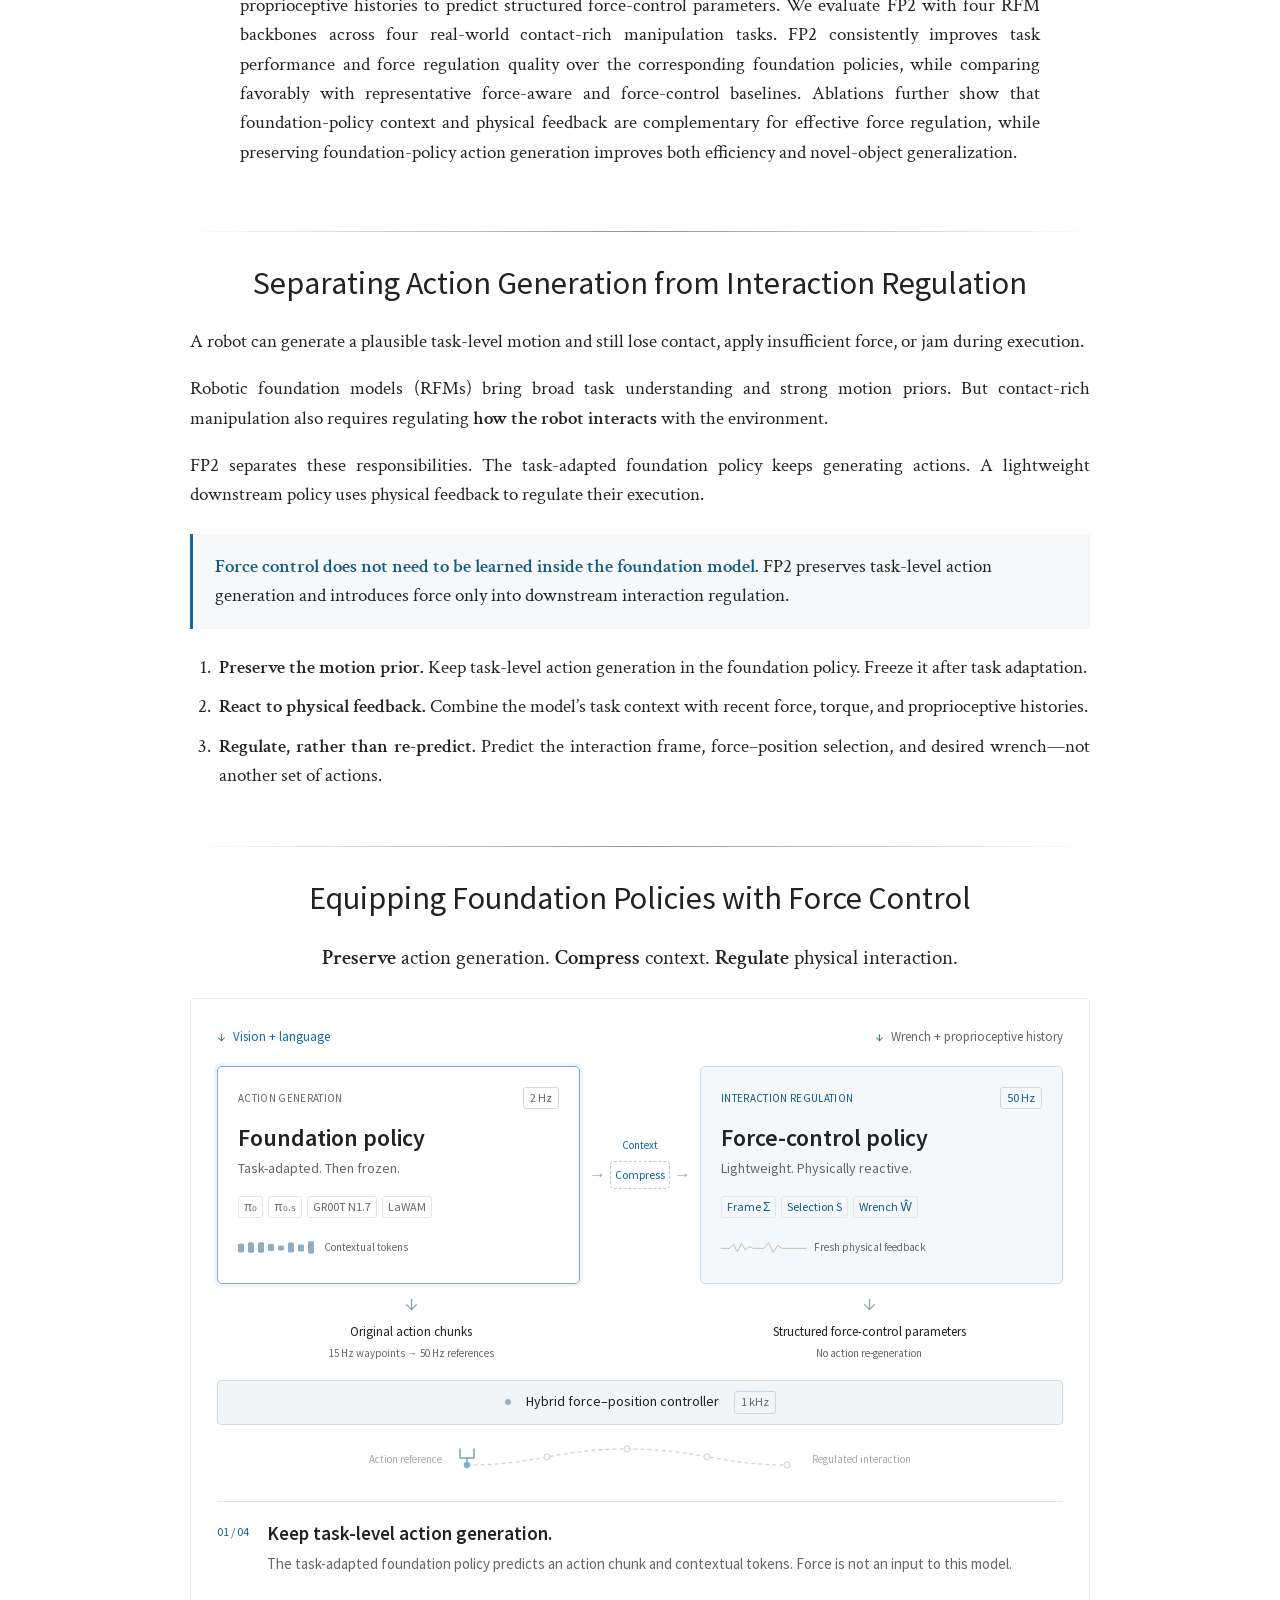
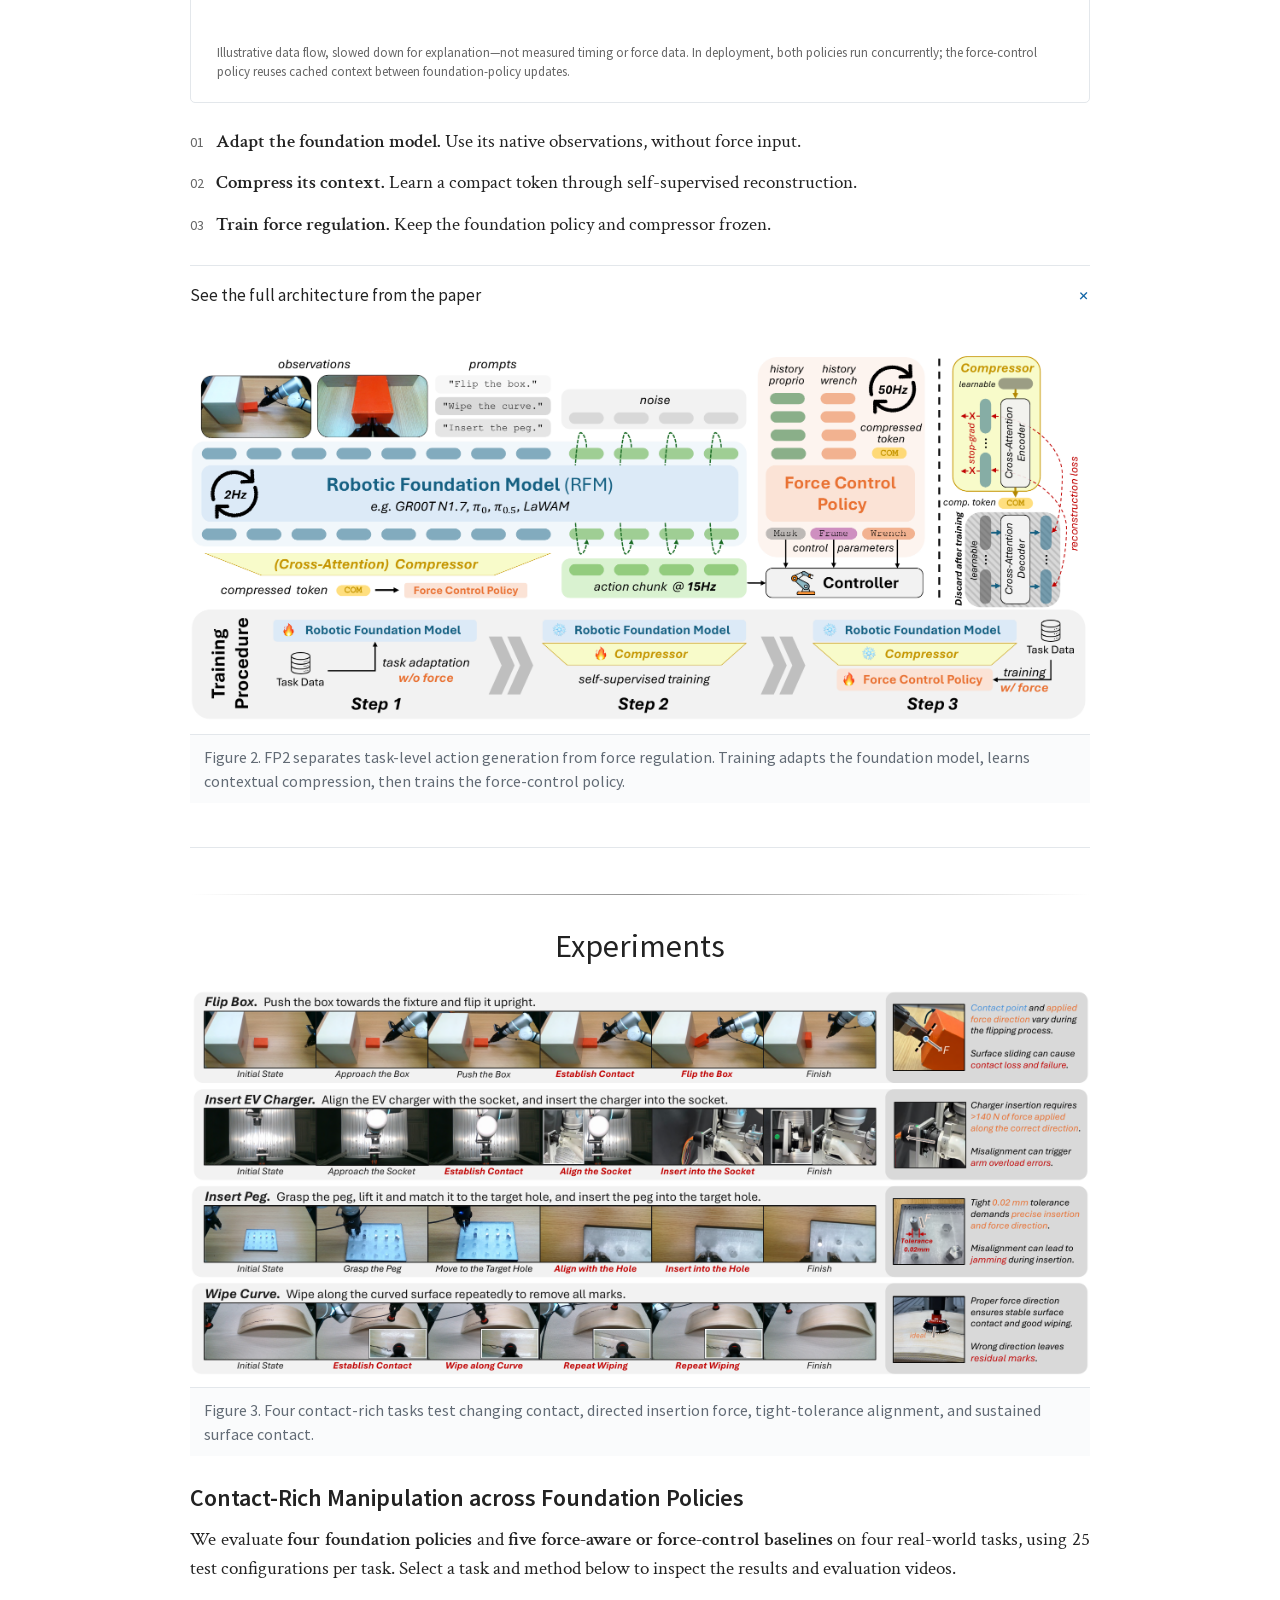
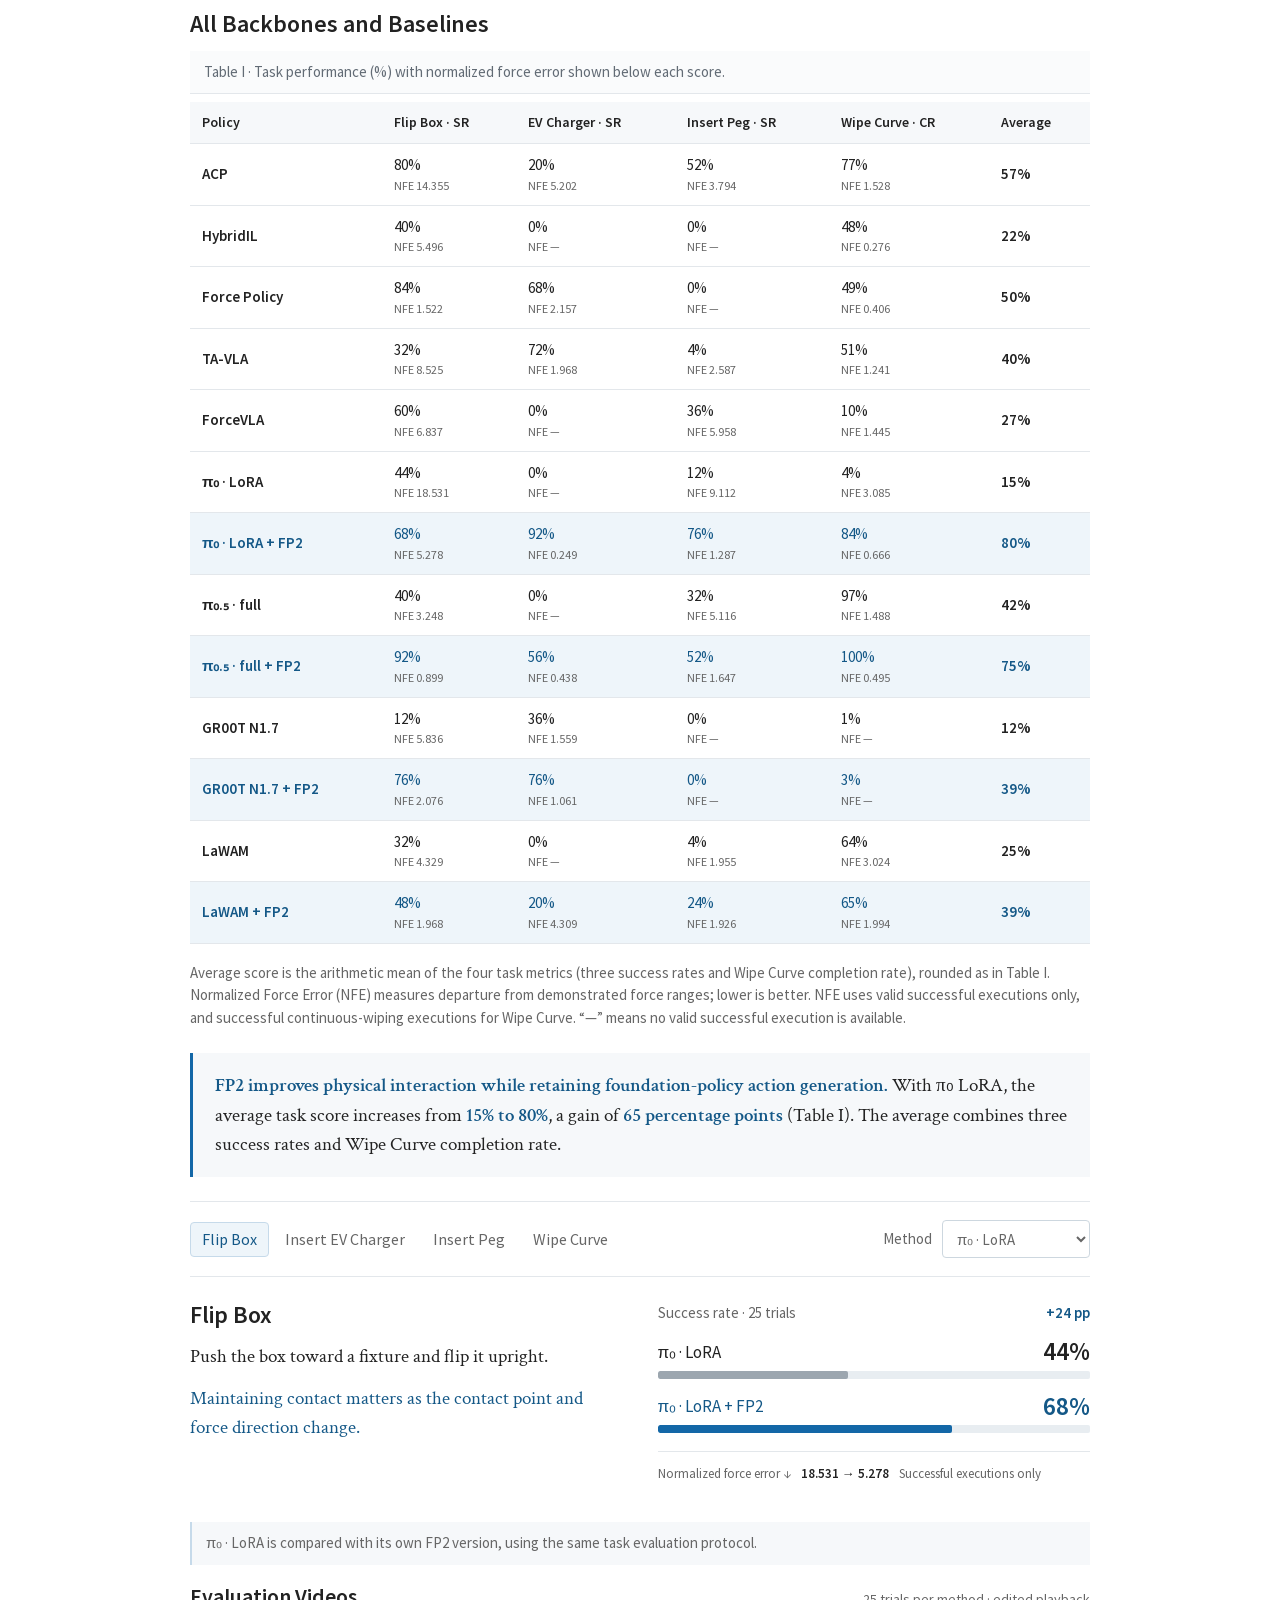
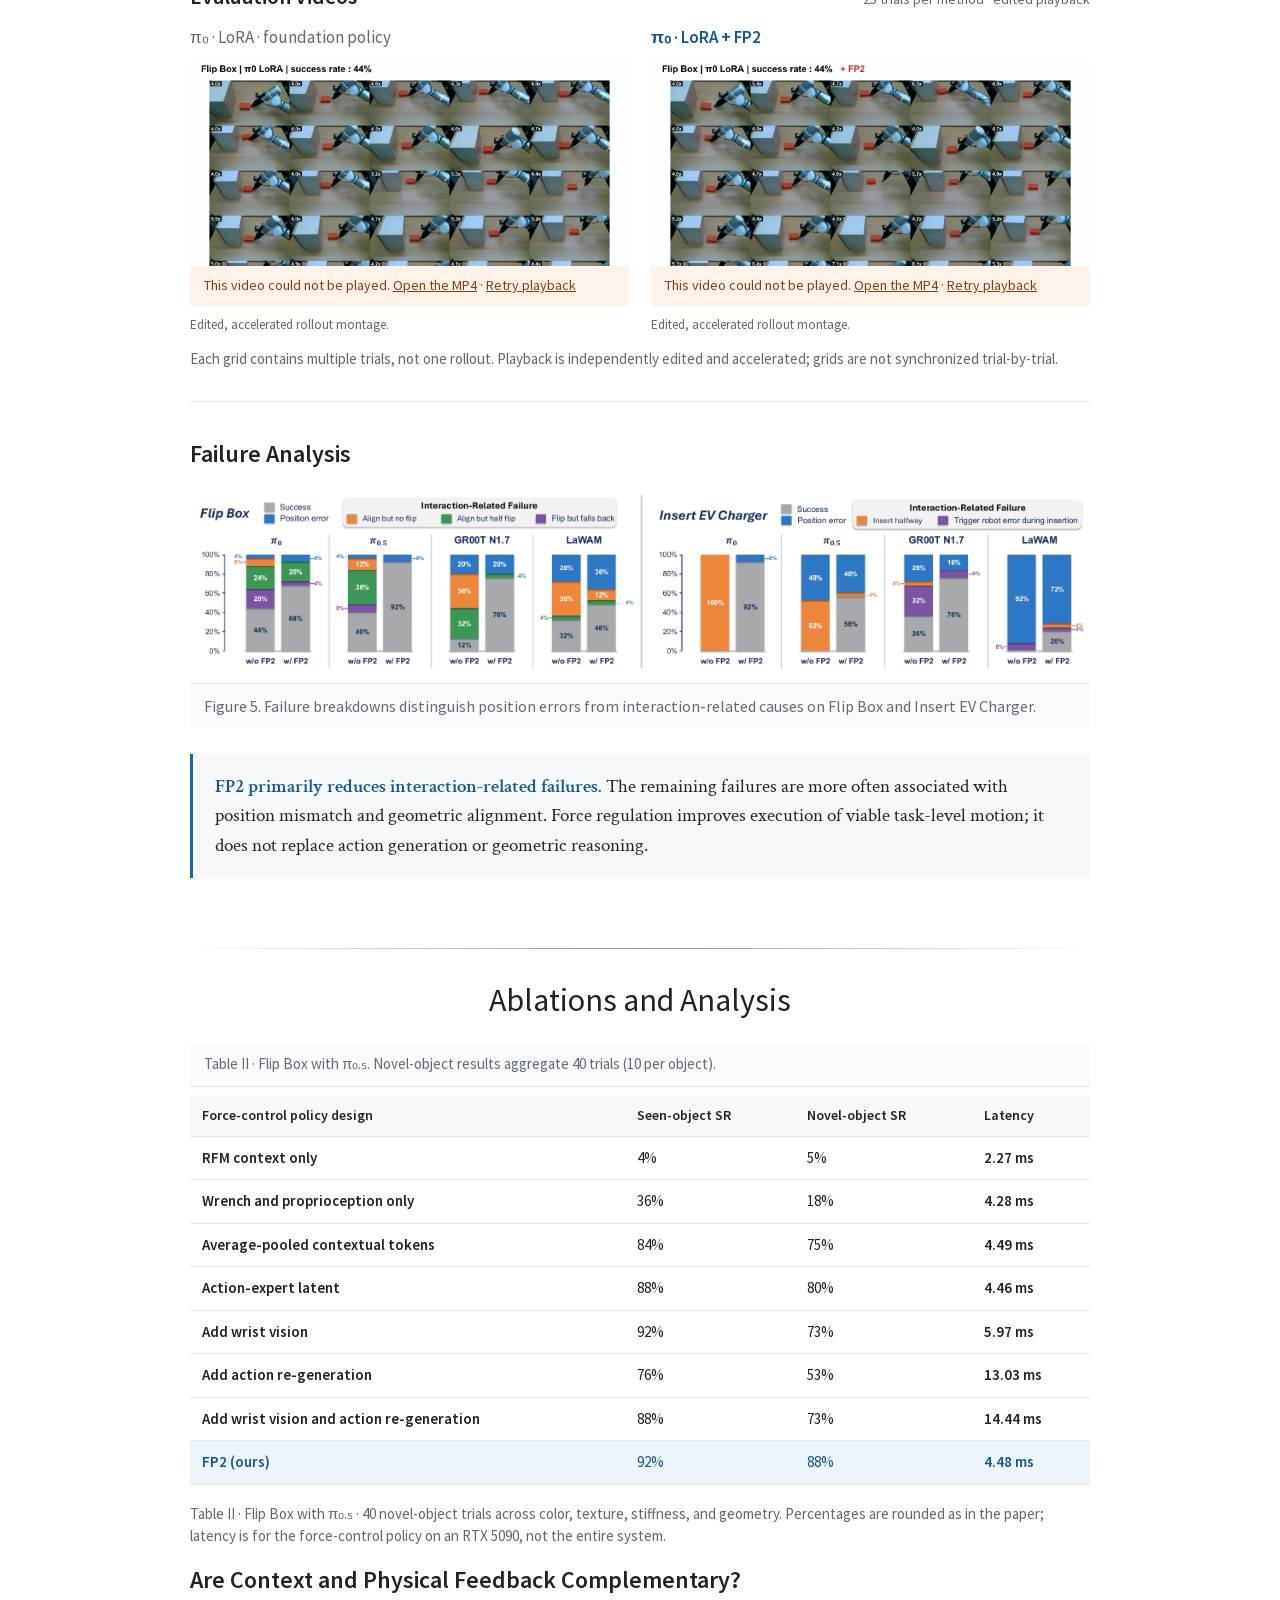
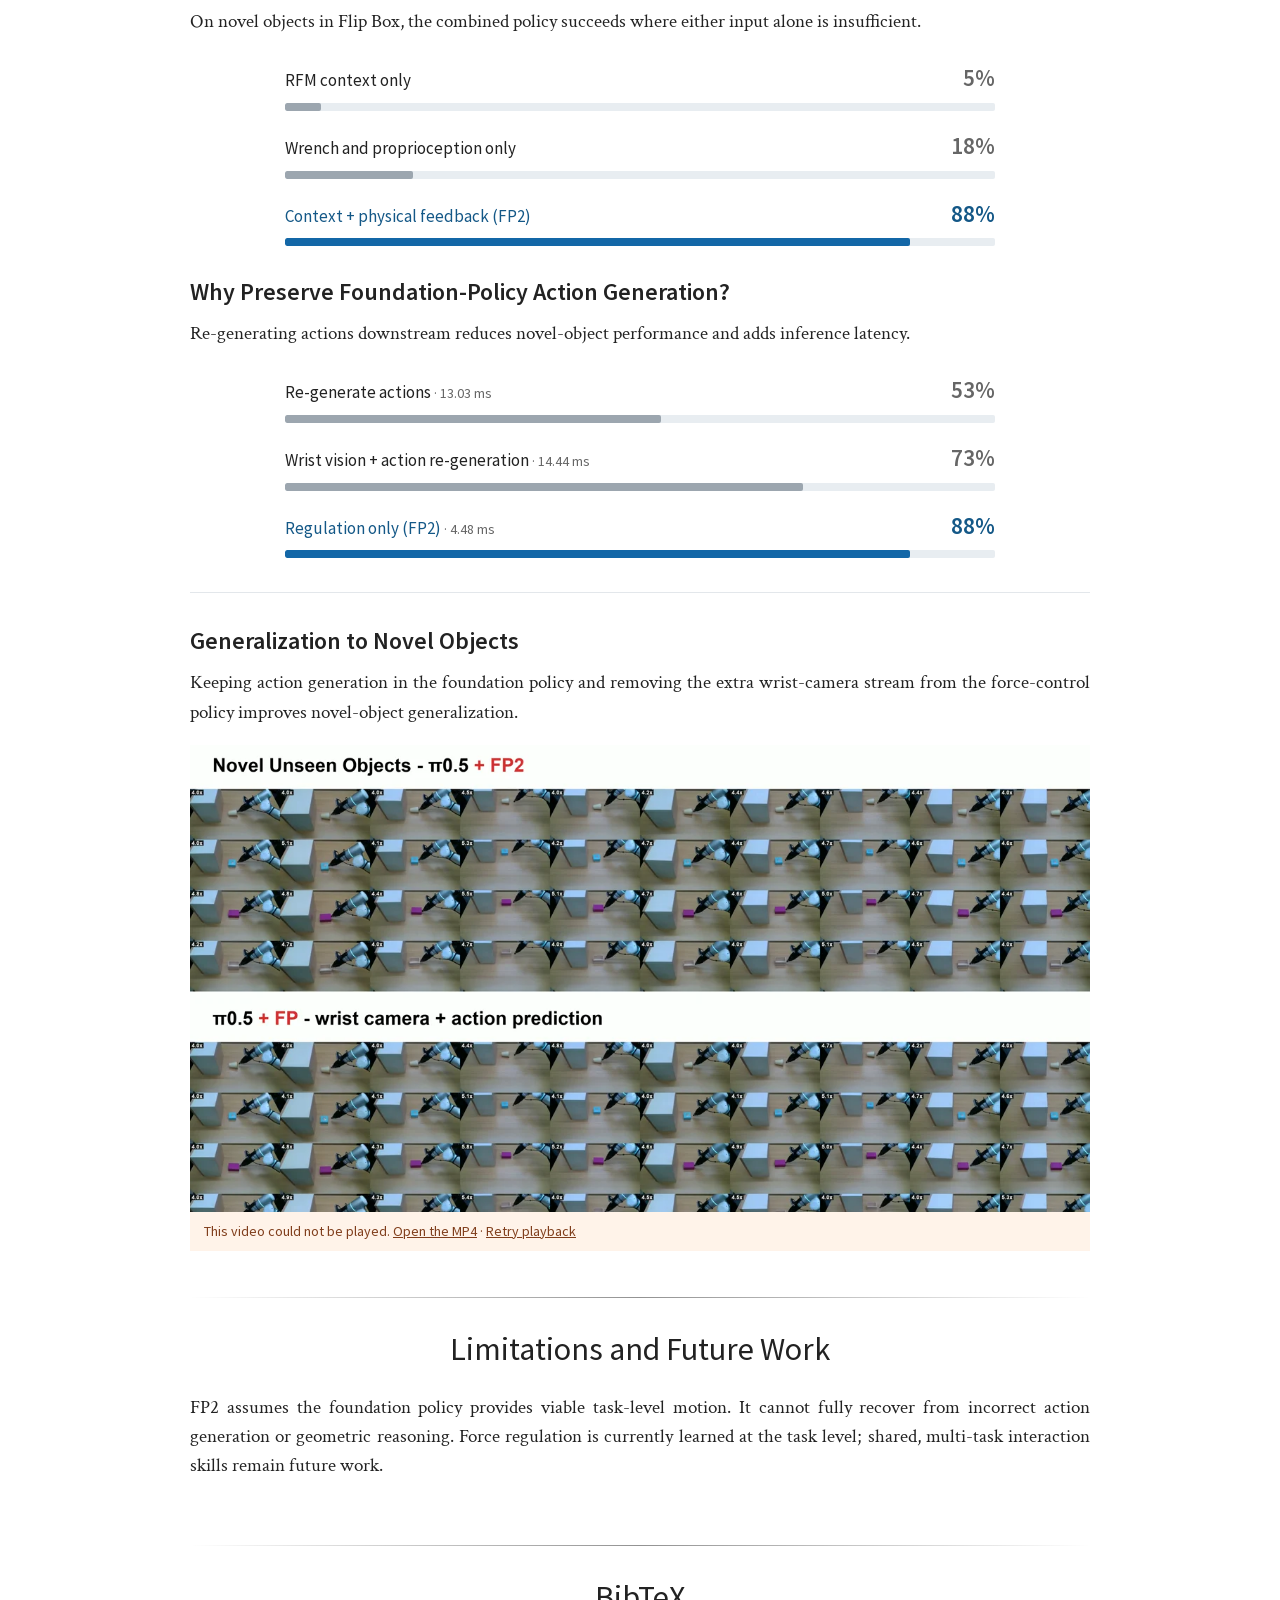
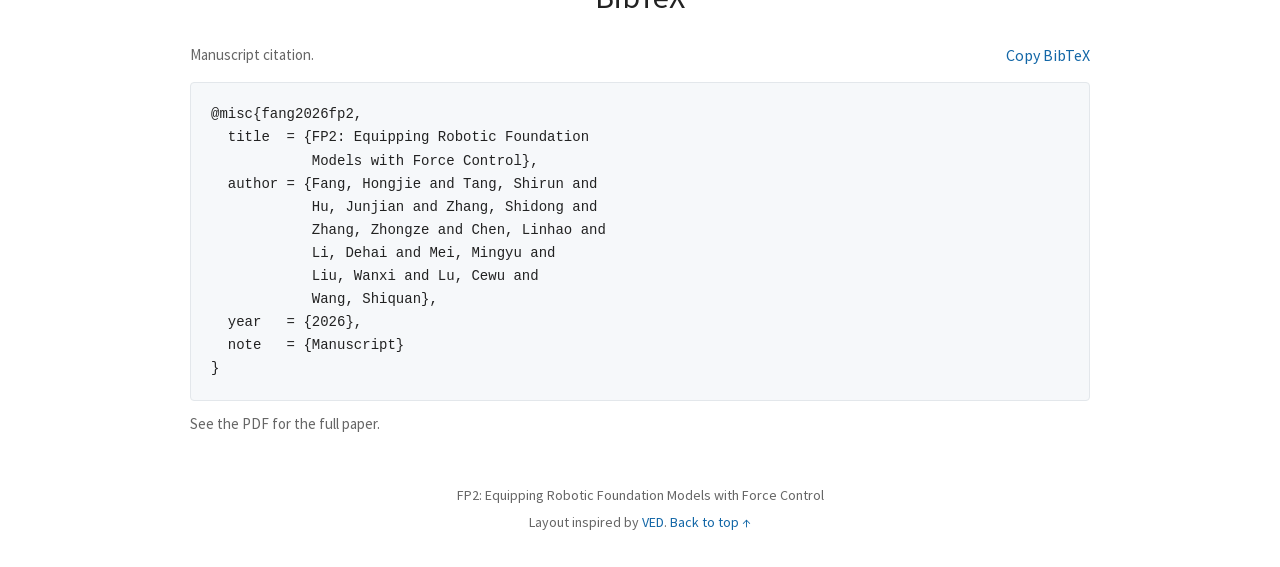
==== commit 02b051b5: "update" ====
--- a/fp2/index.html
+++ b/fp2/index.html
@@ -36,17 +36,17 @@
       <div class="paper-header">
         <h1 id="page-title">FP2: Equipping Robotic Foundation Models<br class="desktop-break"> with Force Control</h1>
         <ul class="authors" aria-label="Authors">
-          <li>Hongjie Fang<sup aria-label="">1,2,4*</sup></li>
-          <li>Shirun Tang<sup aria-label="">1,2,*</sup></li>
-          <li>Junjian Hu<sup aria-label="">1,2,5</sup></li>
-          <li>Shidong Zhang<sup aria-label="">1,2,6</sup></li>
-          <li>Zhongze Zhang<sup aria-label="">1,2,7</sup></li>
-          <li>Linhao Chen<sup aria-label="">1,2</sup></li>
-          <li>Dehai Li<sup aria-label="">1,2</sup></li>
-          <li>Mingyu Mei<sup aria-label="">8</sup></li>
-          <li>Wanxi Liu<sup aria-label="">1,2,3</sup></li>
-          <li>Cewu Lu<sup aria-label="">2,3,4,9</sup></li>
-          <li>Shiquan Wang<sup aria-label="">1,2,3,†</sup></li>
+          <li><a href="https://tonyfang.net/">Hongjie Fang</a><sup aria-label="">1,2,4*</sup></li>
+          <li><a href="https://www.linkedin.com/in/shiruntang/">Shirun Tang</a><sup aria-label="">1,2,*</sup></li>
+          <li><a href="https://www.linkedin.com/in/junjian-hu17">Junjian Hu</a><sup aria-label="">1,2,5</sup></li>
+          <li><a href="https://github.com/Dong010101">Shidong Zhang</a><sup aria-label="">1,2,6</sup></li>
+          <li><a href="https://github.com/Derekzezz">Derek Zhang</a><sup aria-label="">1,2,7</sup></li>
+          <li><a href="mailto:linhao.chen@noematrix.cn">Linhao Chen</a><sup aria-label="">1,2</sup></li>
+          <li><a href="mailto:dehai.li@noematrix.cn">Dehai Li</a><sup aria-label="">1,2</sup></li>
+          <li><a href="https://github.com/zming-Mei">Mingyu Mei</a><sup aria-label="">8</sup></li>
+          <li><a href="mailto:wanxi.liu@flexiv.com">Wanxi Liu</a><sup aria-label="">1,2,3</sup></li>
+          <li><a href="https://www.mvig.org/">Cewu Lu</a><sup aria-label="">2,3,4,9</sup></li>
+          <li><a href="mailto:shiquan.wang@flexiv.com">Shiquan Wang</a><sup aria-label="">1,2,3,†</sup></li>
         </ul>
         <ul class="affiliations" aria-label="Author affiliations">
           <li><sup>1</sup>FORTE Lab</li>
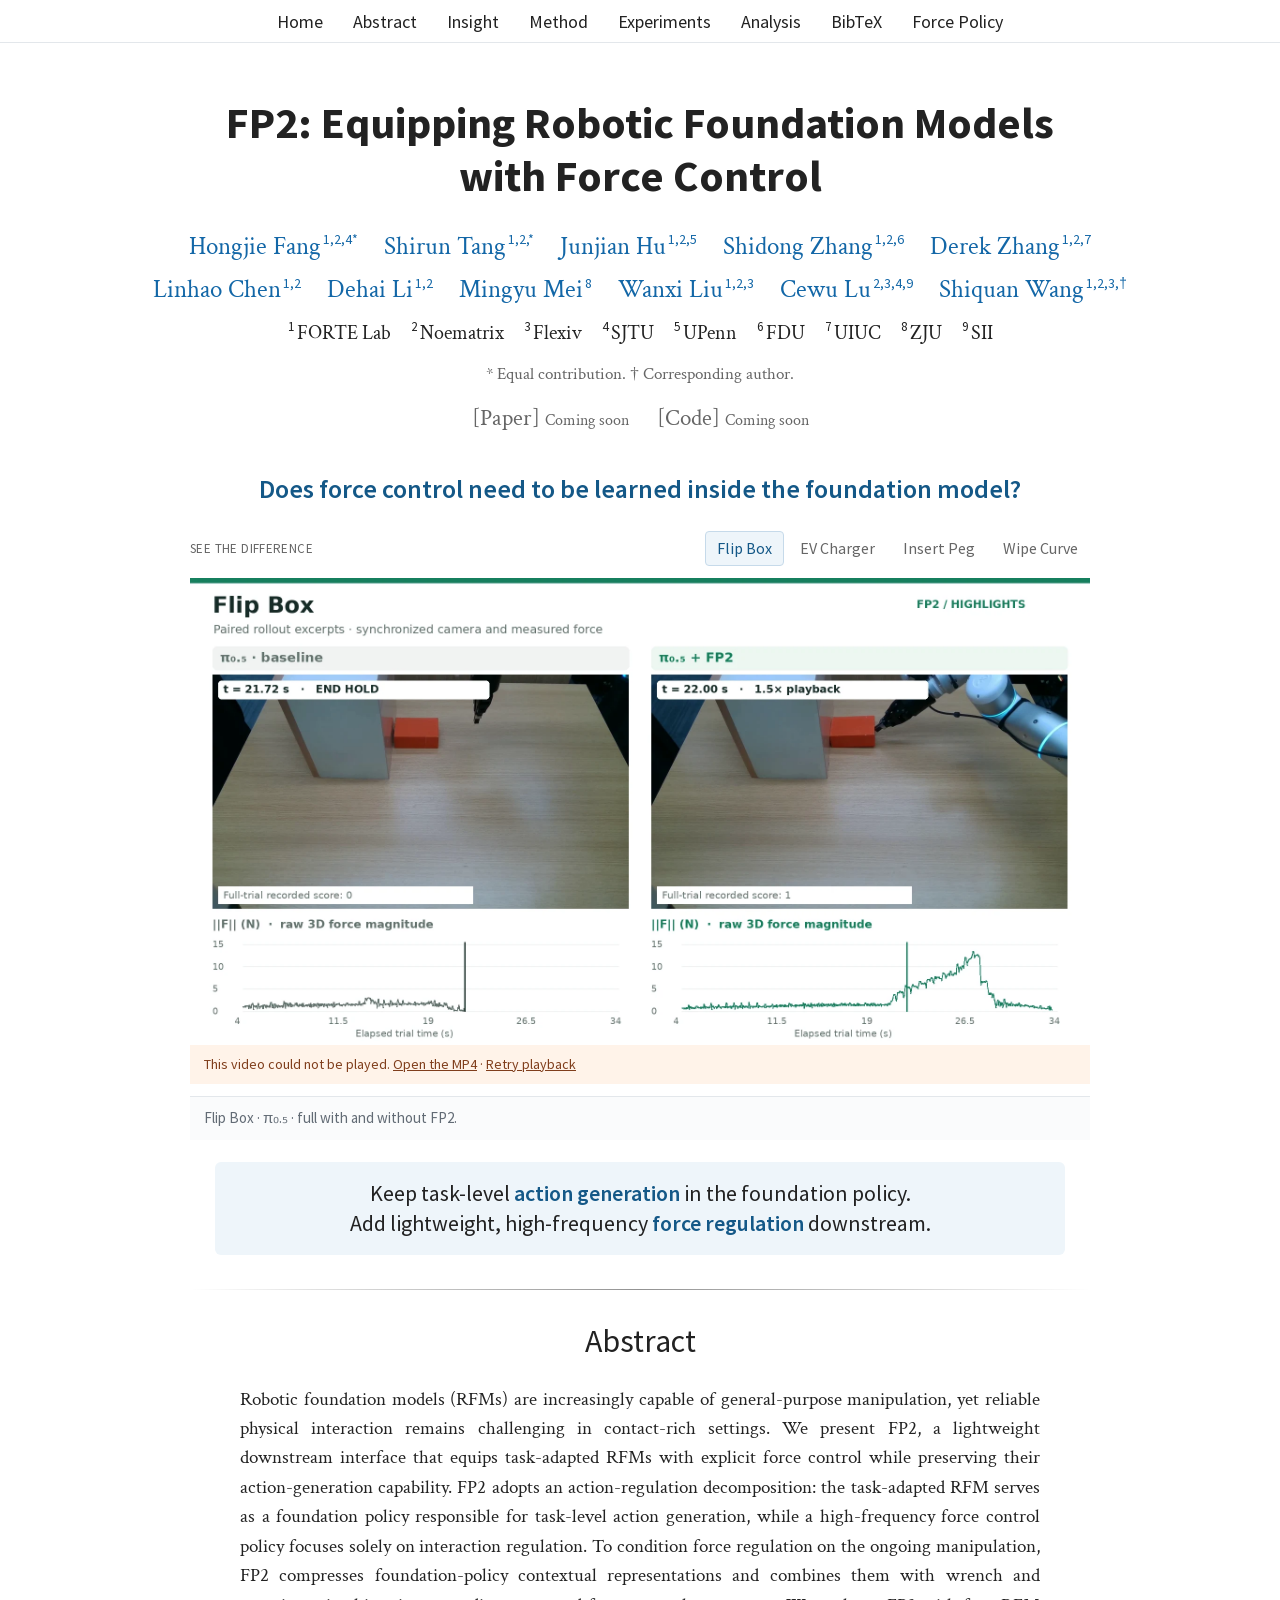
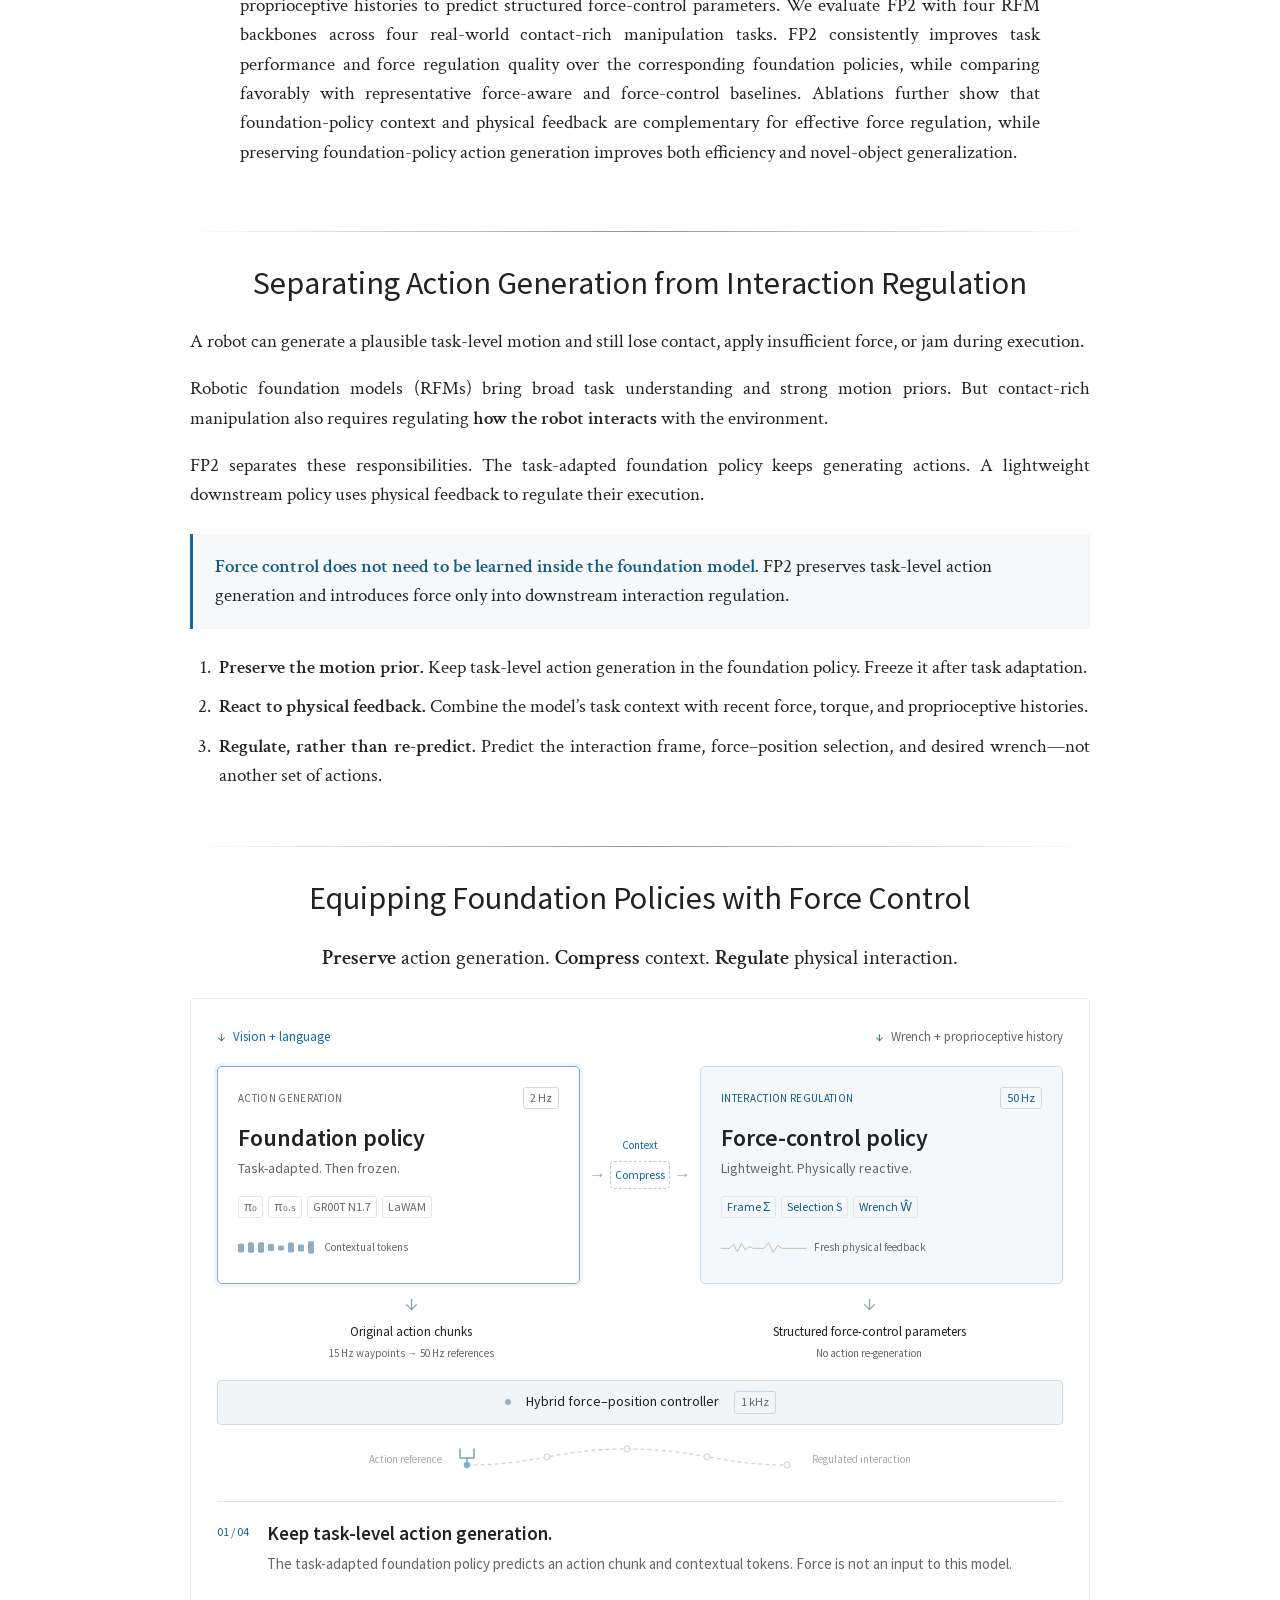
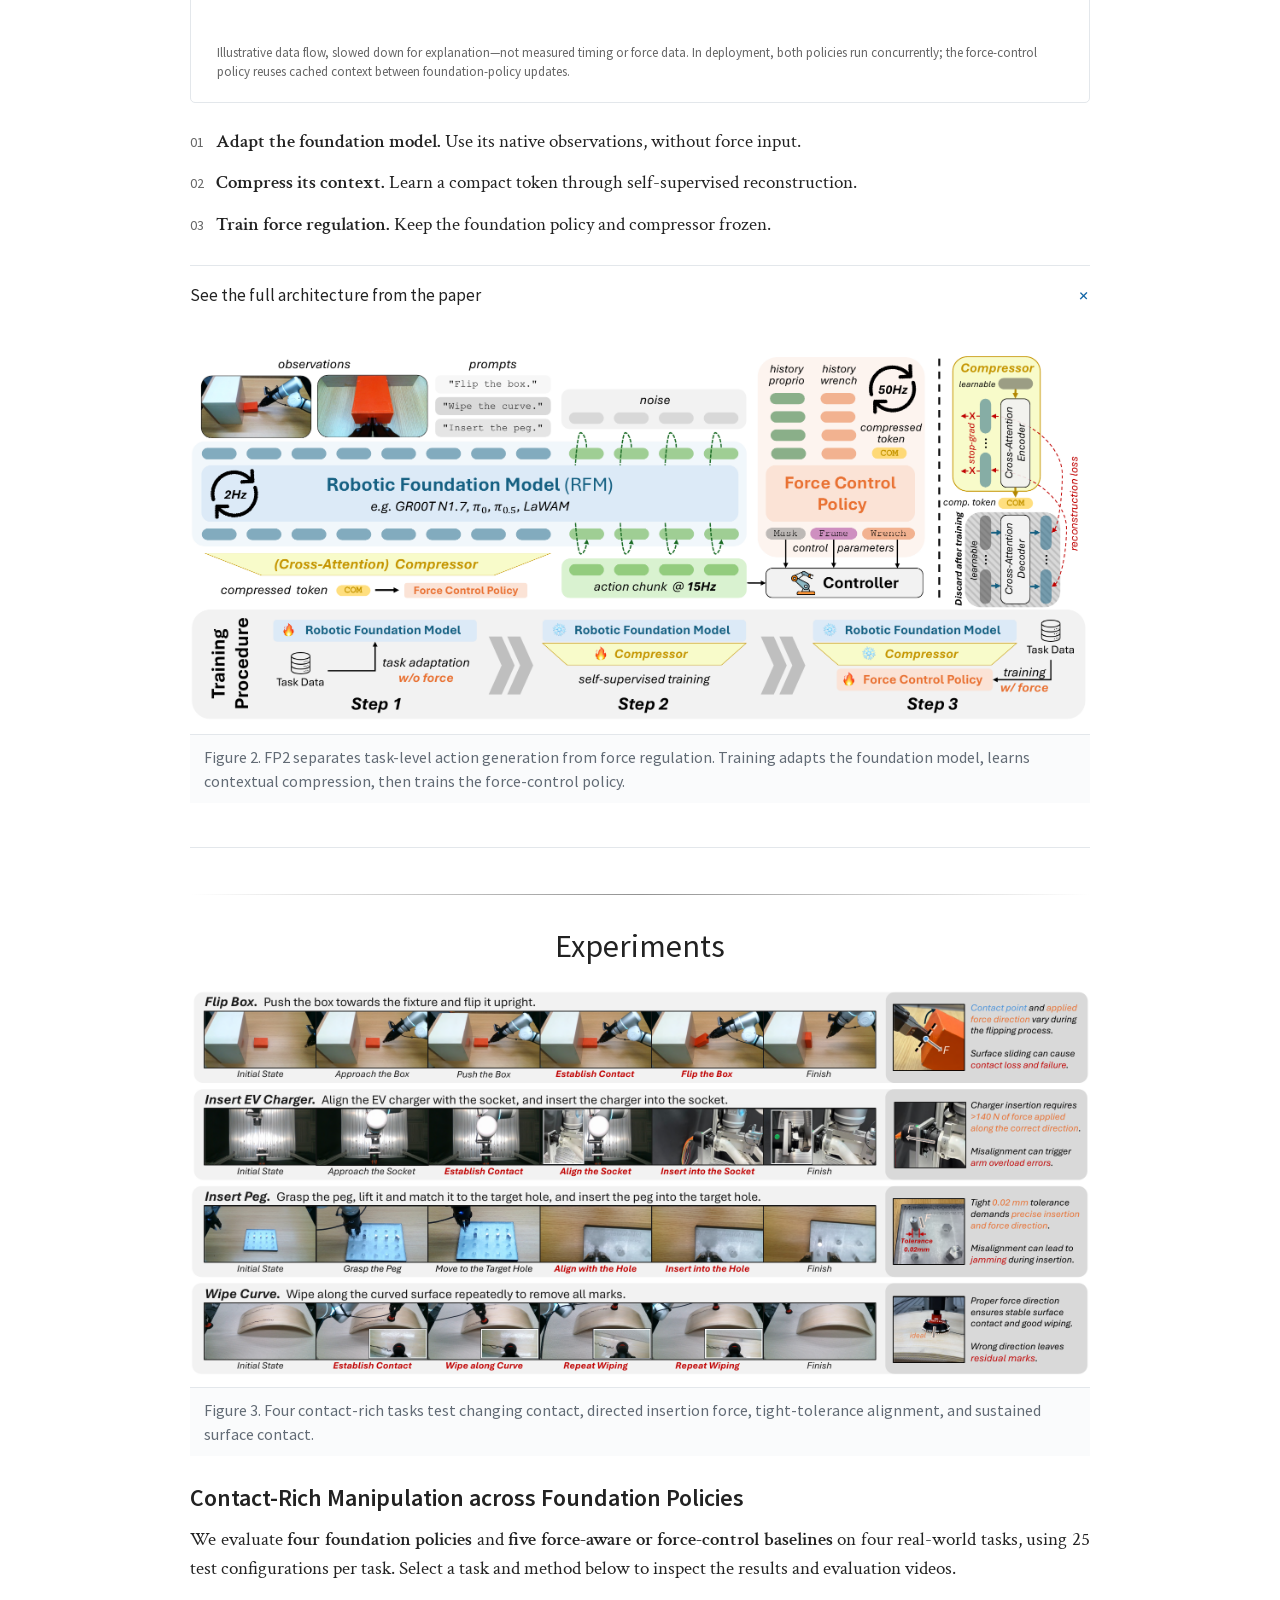
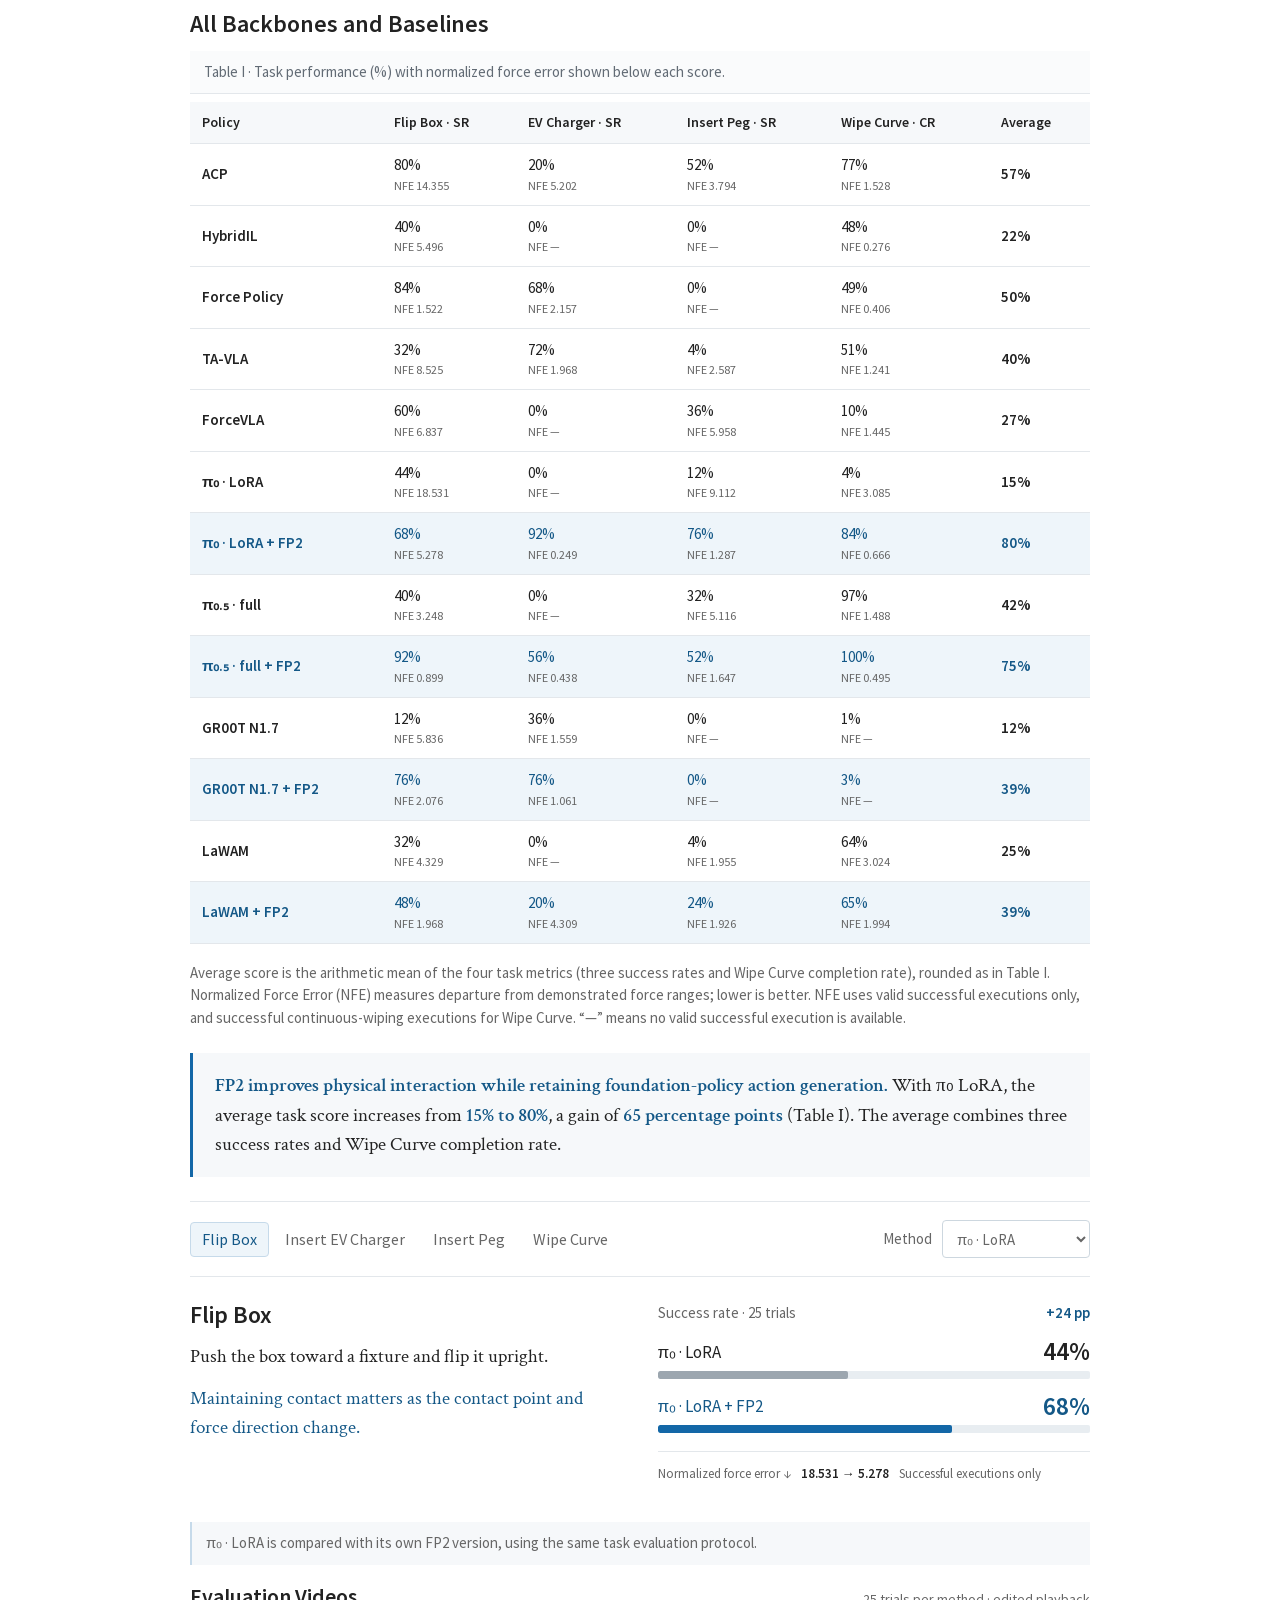
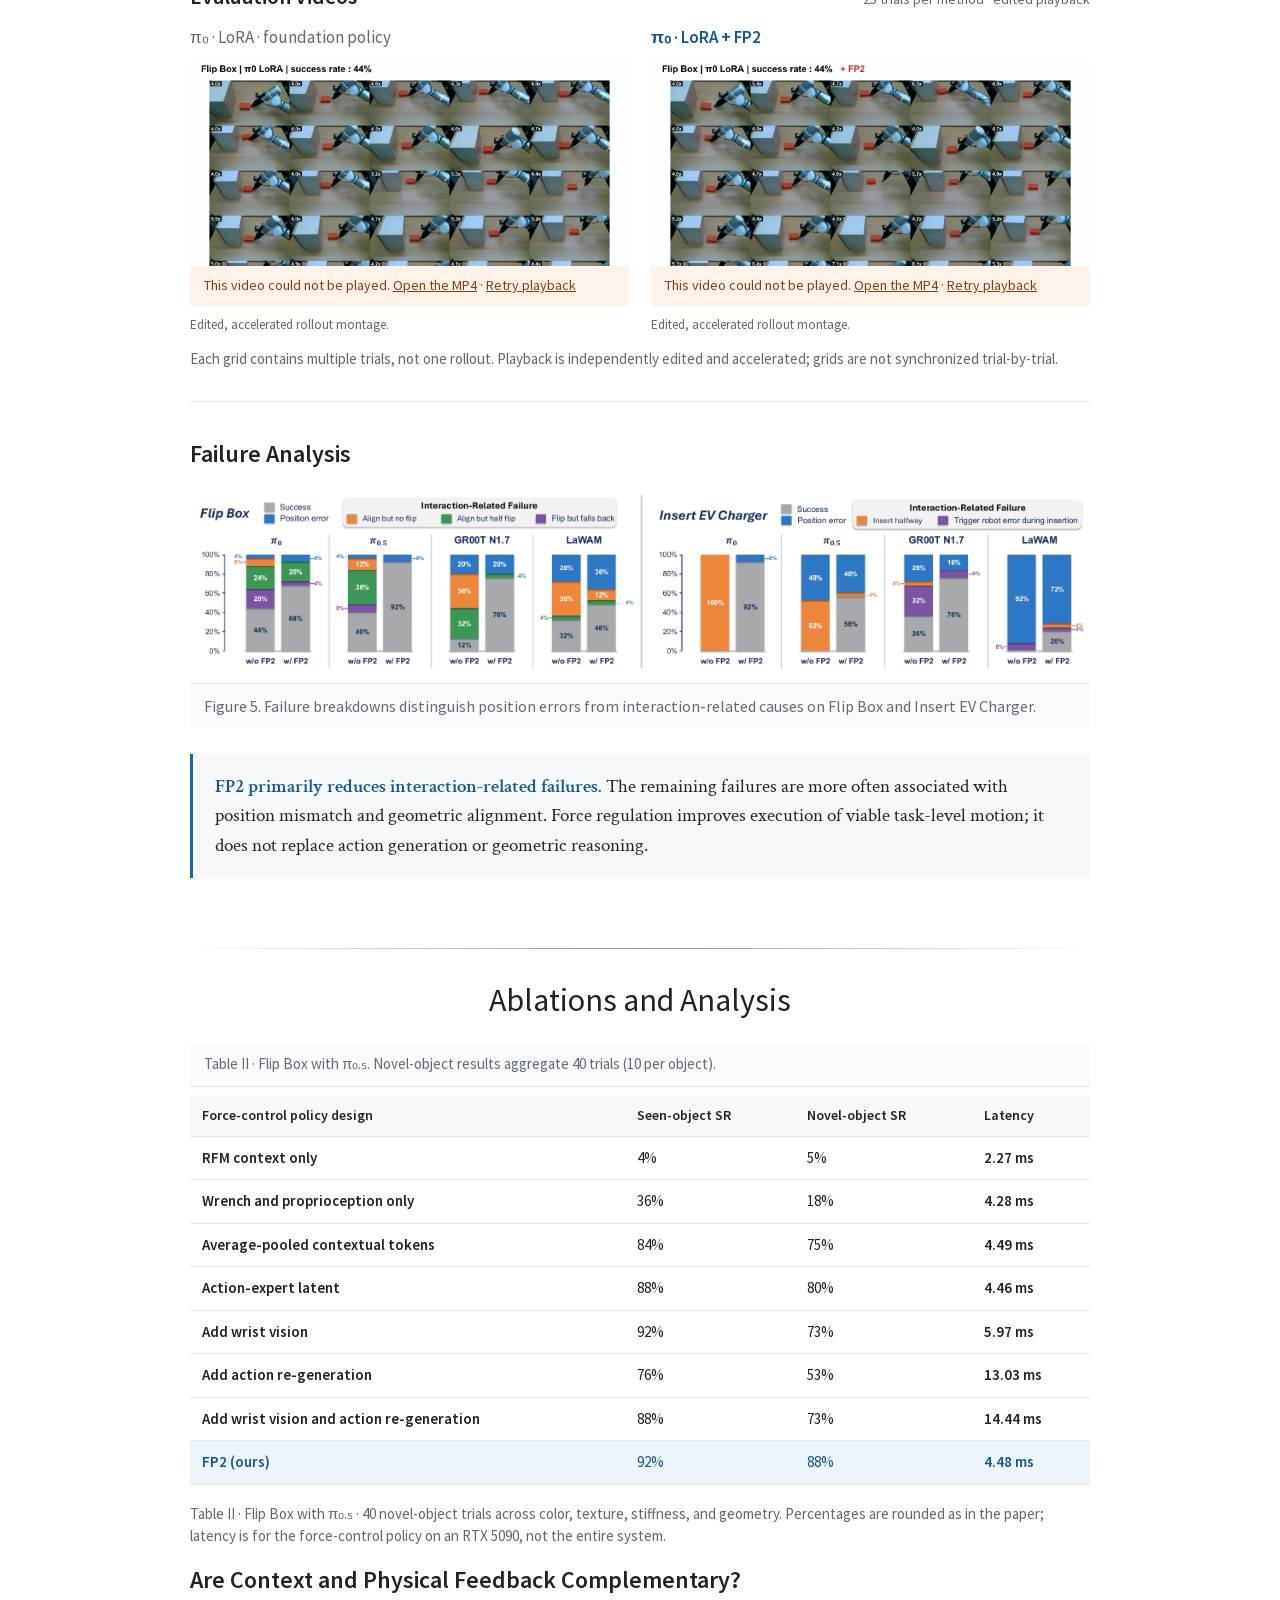
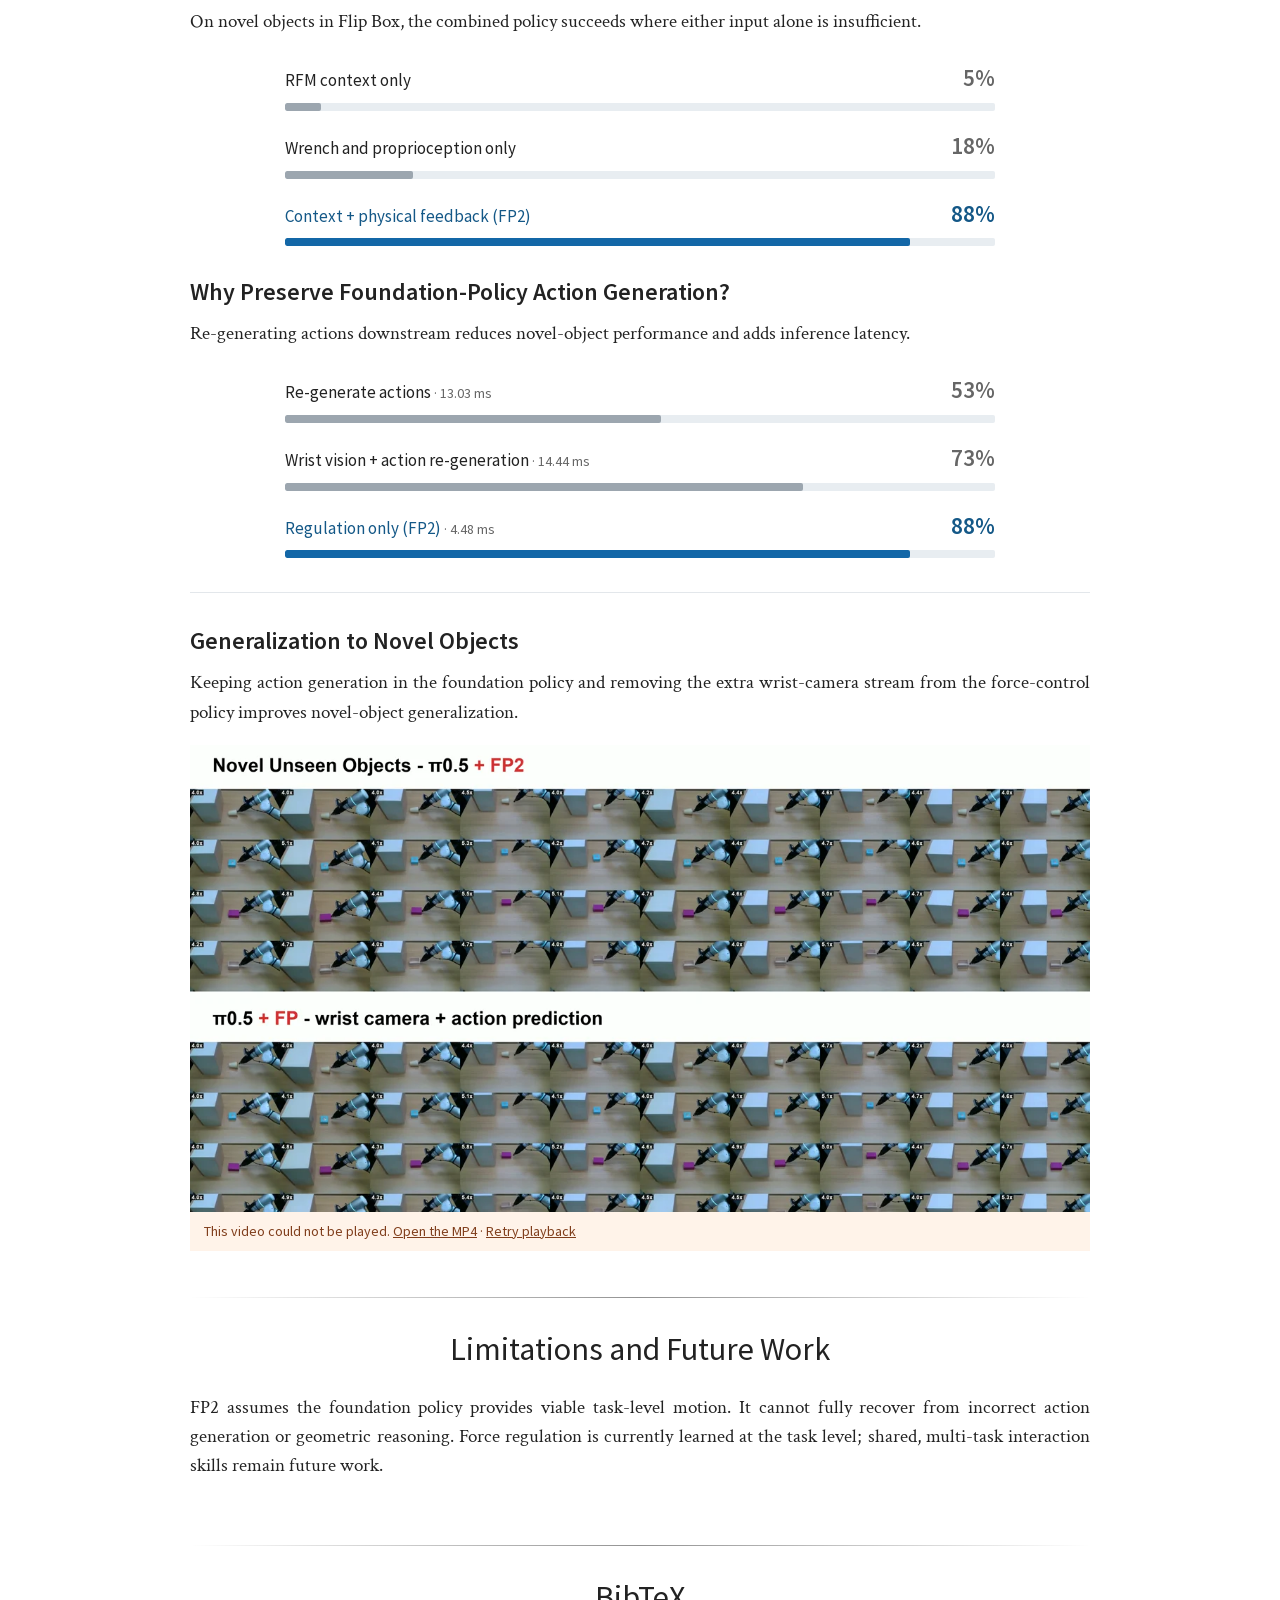
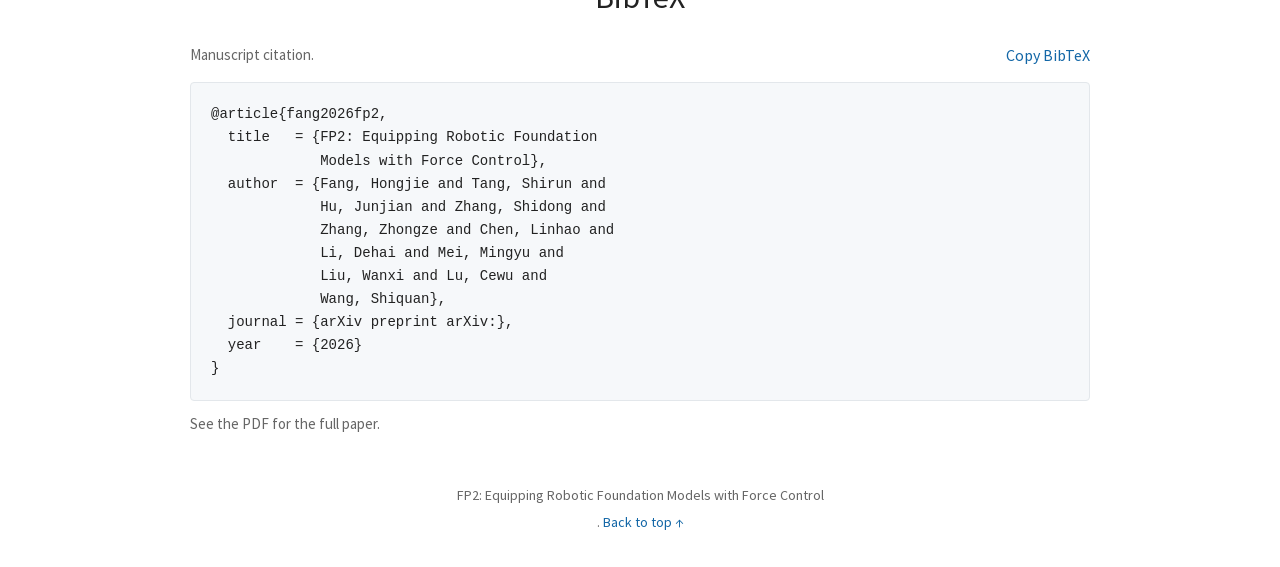
==== commit bc8b799c: "update" ====
--- a/fp2/index.html
+++ b/fp2/index.html
@@ -178,21 +178,21 @@
       <h2 id="limits-title">Limitations and Future Work</h2><p>FP2 assumes the foundation policy provides viable task-level motion. It cannot fully recover from incorrect action generation or geometric reasoning. Force regulation is currently learned at the task level; shared, multi-task interaction skills remain future work.</p>
     </section>
     <section id="citation" class="section section-width" aria-labelledby="citation-title">
-      <h2 id="citation-title">BibTeX</h2><div class="citation-heading"><p>Manuscript citation.</p><button id="copy-citation" type="button" class="text-button">Copy BibTeX</button></div><pre><code id="bibtex">@misc{fang2026fp2,
-  title  = {FP2: Equipping Robotic Foundation
-            Models with Force Control},
-  author = {Fang, Hongjie and Tang, Shirun and
-            Hu, Junjian and Zhang, Shidong and
-            Zhang, Zhongze and Chen, Linhao and
-            Li, Dehai and Mei, Mingyu and
-            Liu, Wanxi and Lu, Cewu and
-            Wang, Shiquan},
-  year   = {2026},
-  note   = {Manuscript}
+      <h2 id="citation-title">BibTeX</h2><div class="citation-heading"><p>Manuscript citation.</p><button id="copy-citation" type="button" class="text-button">Copy BibTeX</button></div><pre><code id="bibtex">@article{fang2026fp2,
+  title   = {FP2: Equipping Robotic Foundation
+             Models with Force Control},
+  author  = {Fang, Hongjie and Tang, Shirun and
+             Hu, Junjian and Zhang, Shidong and
+             Zhang, Zhongze and Chen, Linhao and
+             Li, Dehai and Mei, Mingyu and
+             Liu, Wanxi and Lu, Cewu and
+             Wang, Shiquan},
+  journal = {arXiv preprint arXiv:},
+  year    = {2026}
 }</code></pre><p id="citation-status" class="fine-print" role="status" aria-live="polite">See the PDF for the full paper.</p>
     </section>
   </main>
-  <footer class="site-footer section-width"><p>FP2: Equipping Robotic Foundation Models with Force Control</p><p>Layout inspired by <a href="https://tonyfang.net/ved/" target="_blank" rel="noopener">VED</a>. <a href="#main">Back to top ↑</a></p></footer>
+  <footer class="site-footer section-width"><p>FP2: Equipping Robotic Foundation Models with Force Control</p>. <a href="#main">Back to top ↑</a></p></footer>
 
   <div id="app-error" class="app-error section-width" role="alert" hidden></div>
   <noscript><div class="noscript-note">The paper and project description are available without JavaScript. Enable JavaScript to view interactive results and task demonstrations.</div></noscript>
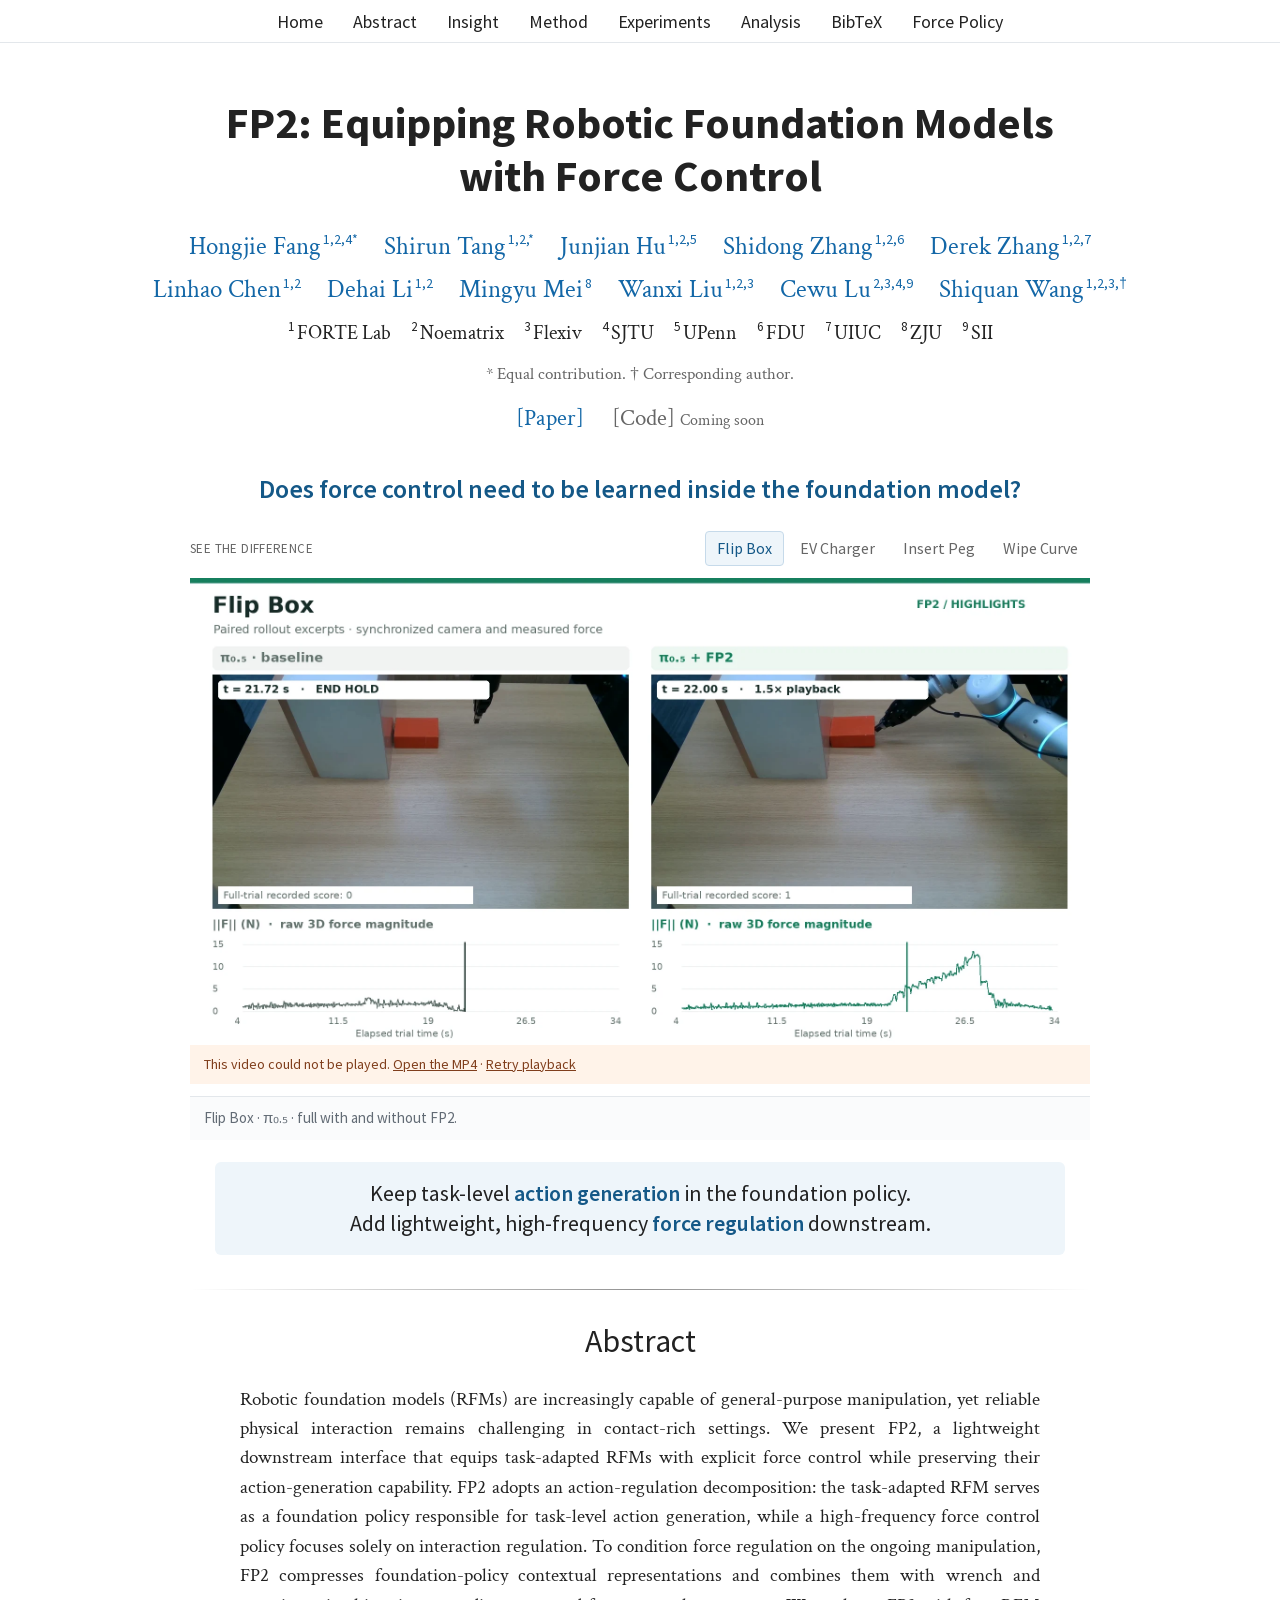
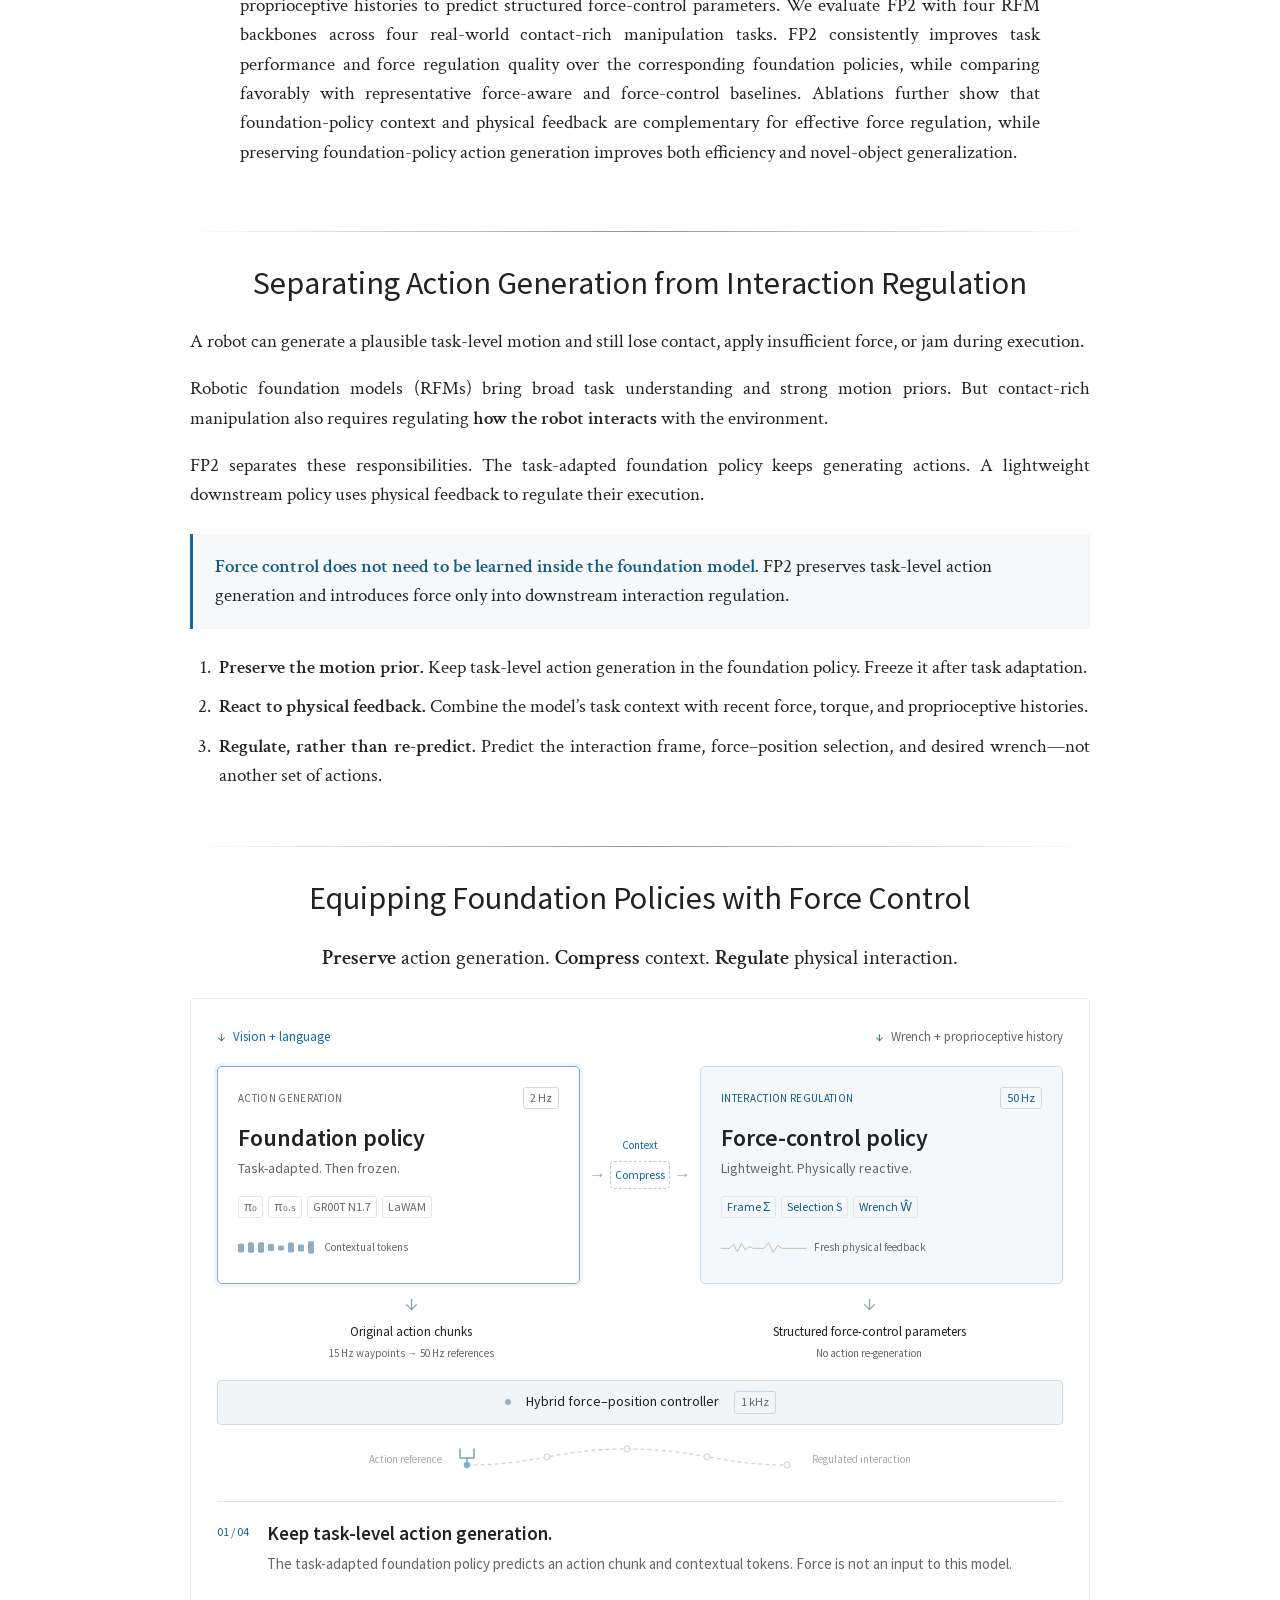
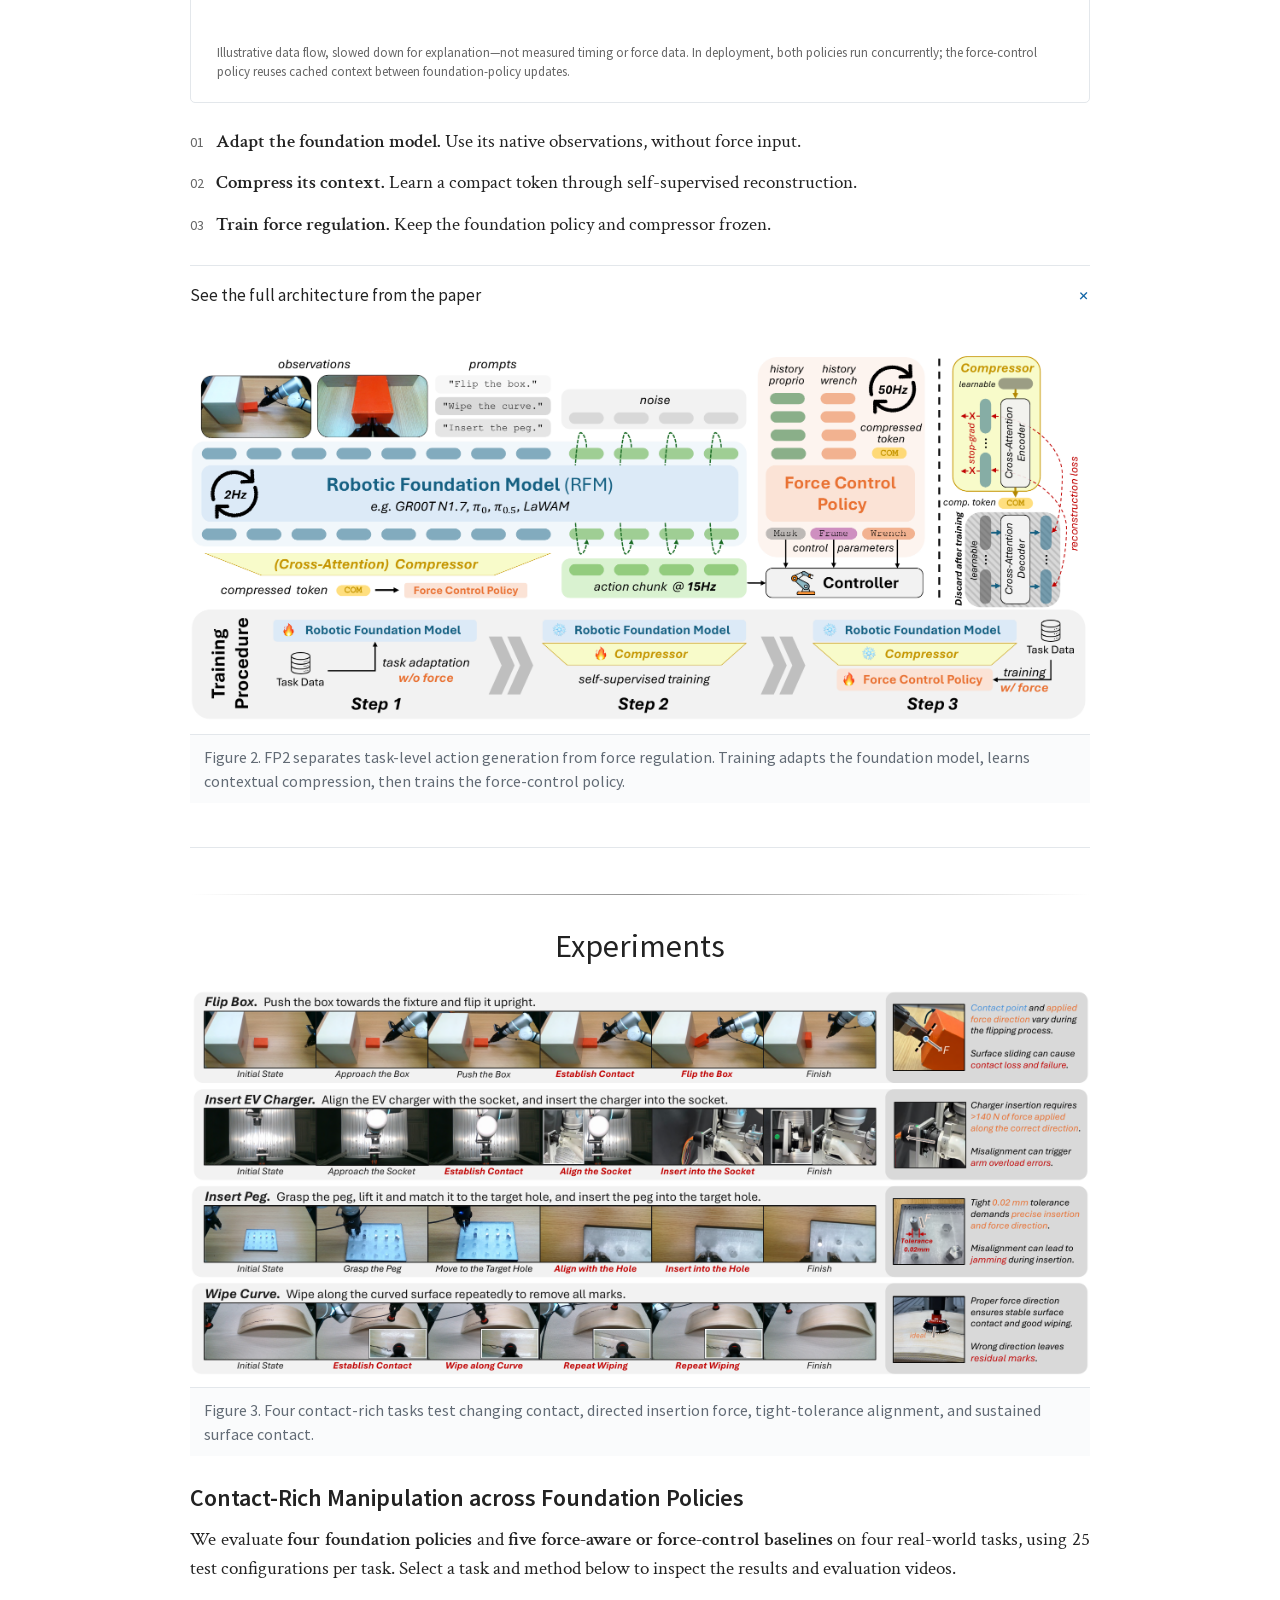
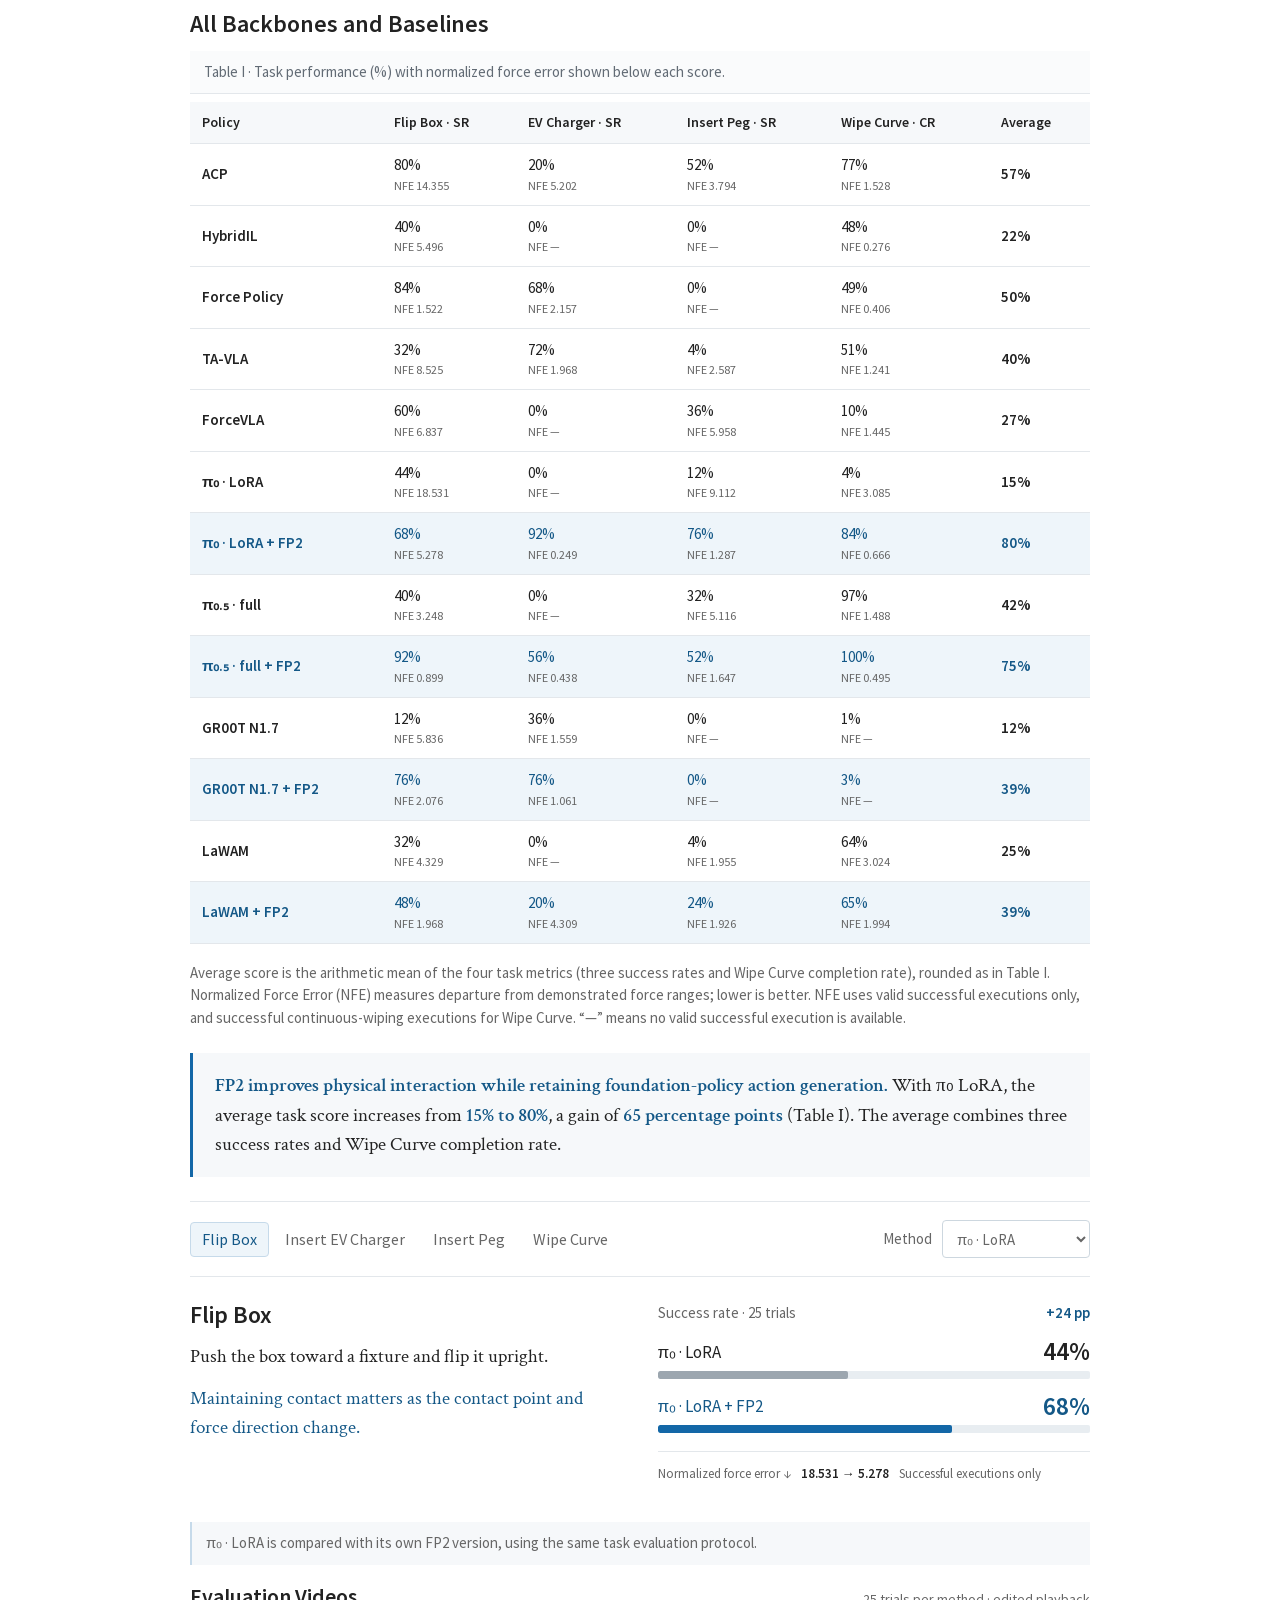
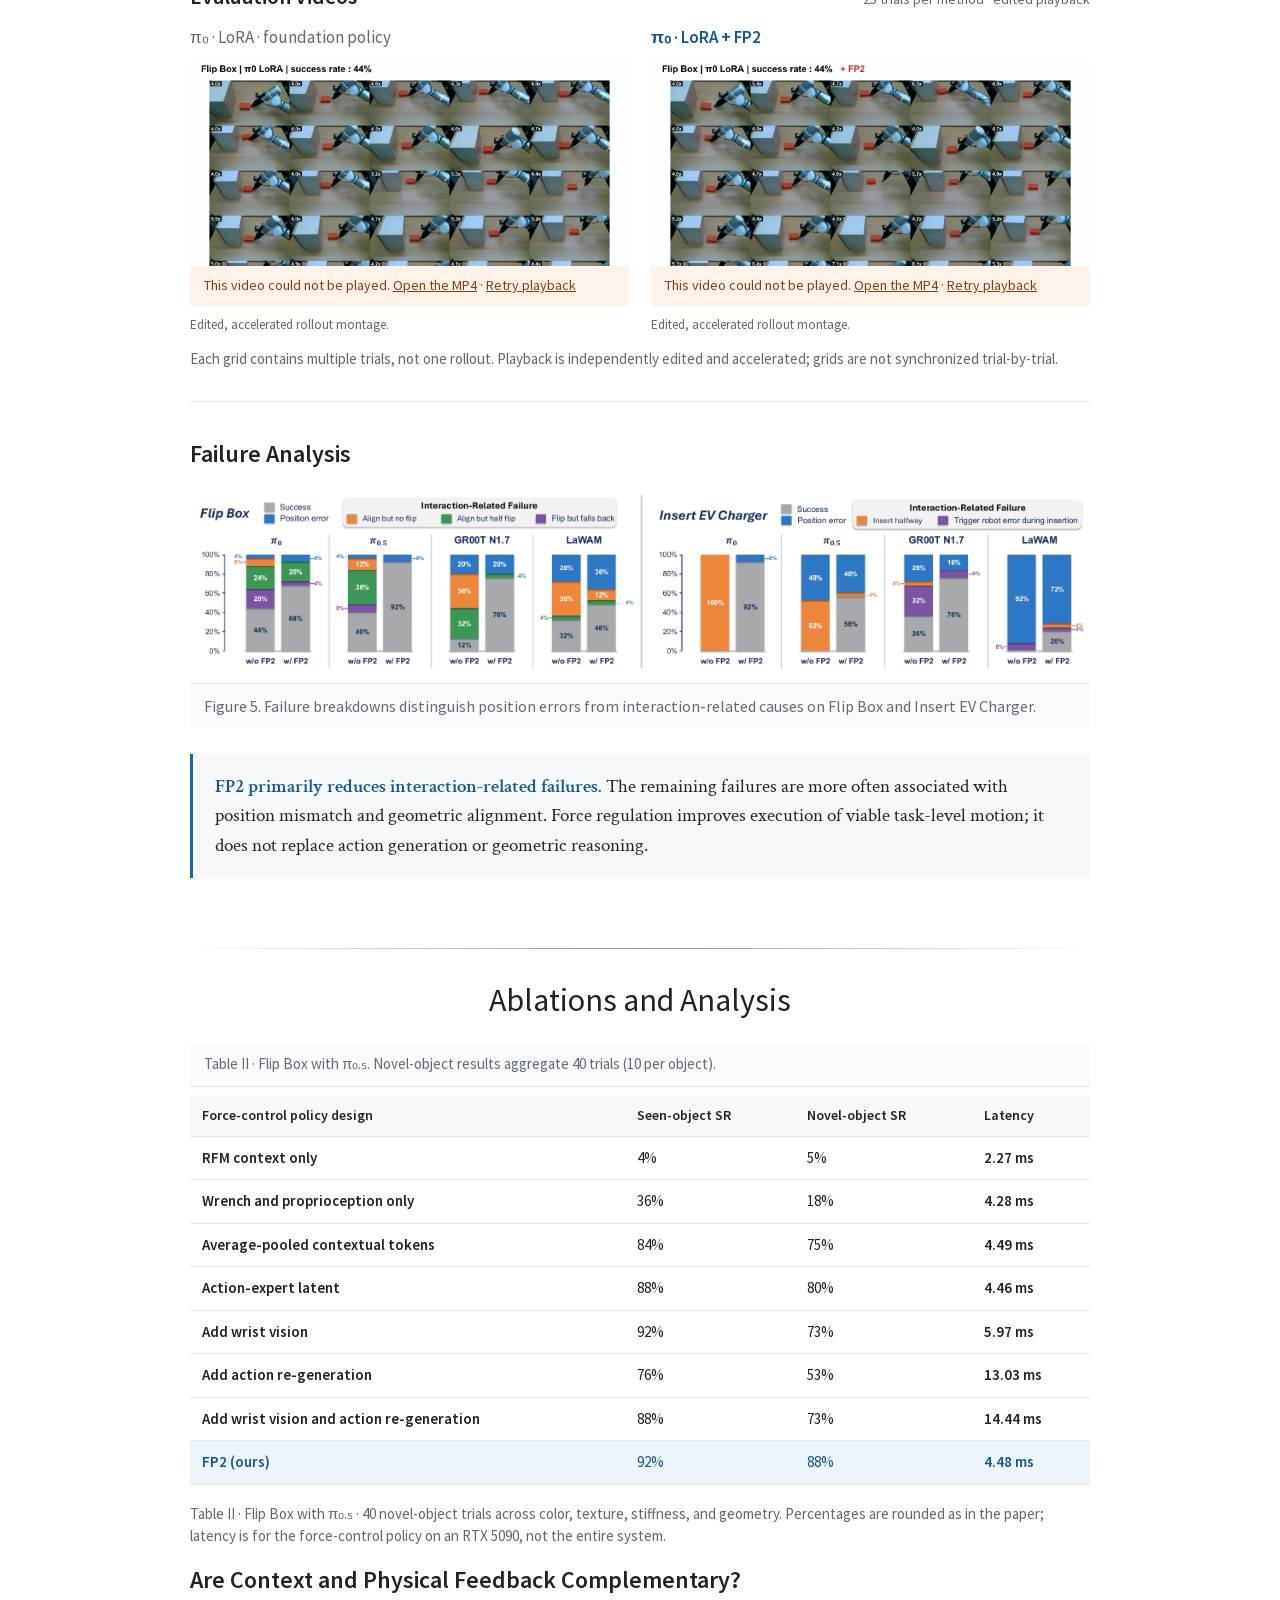
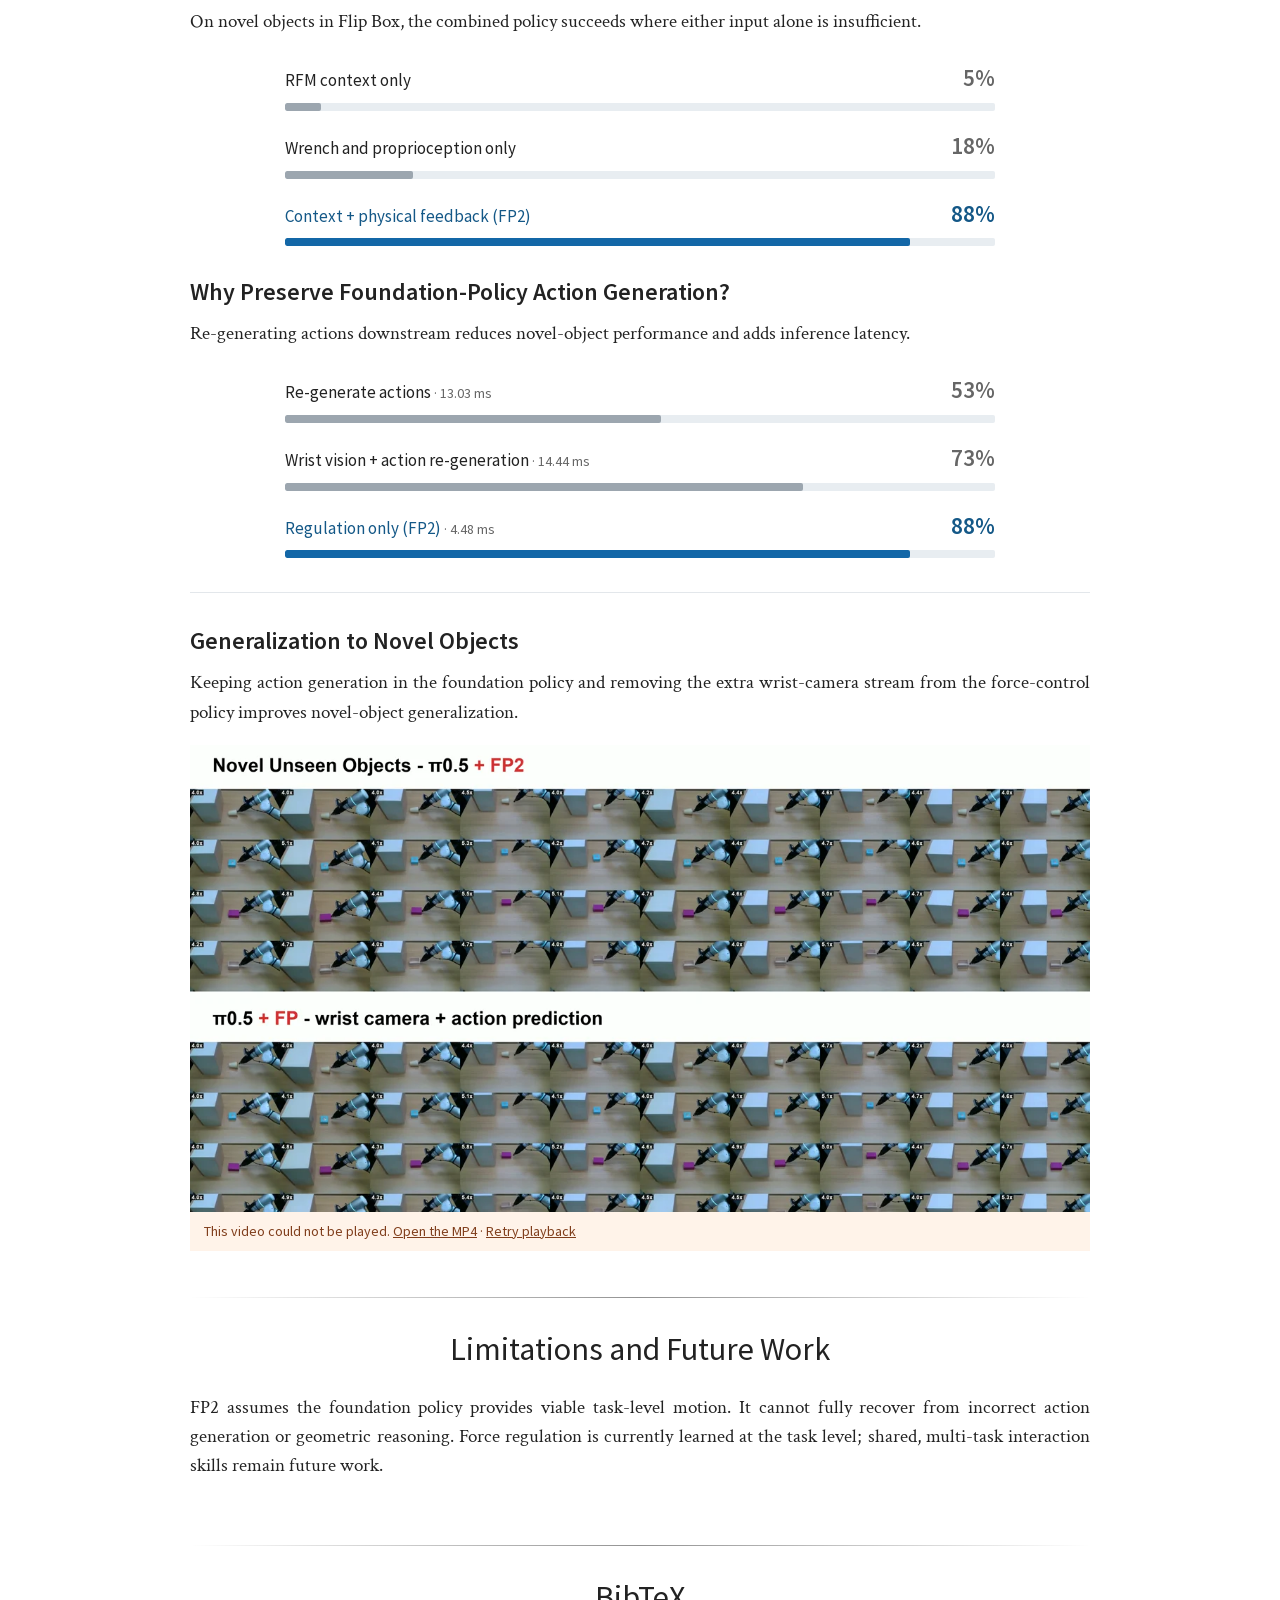
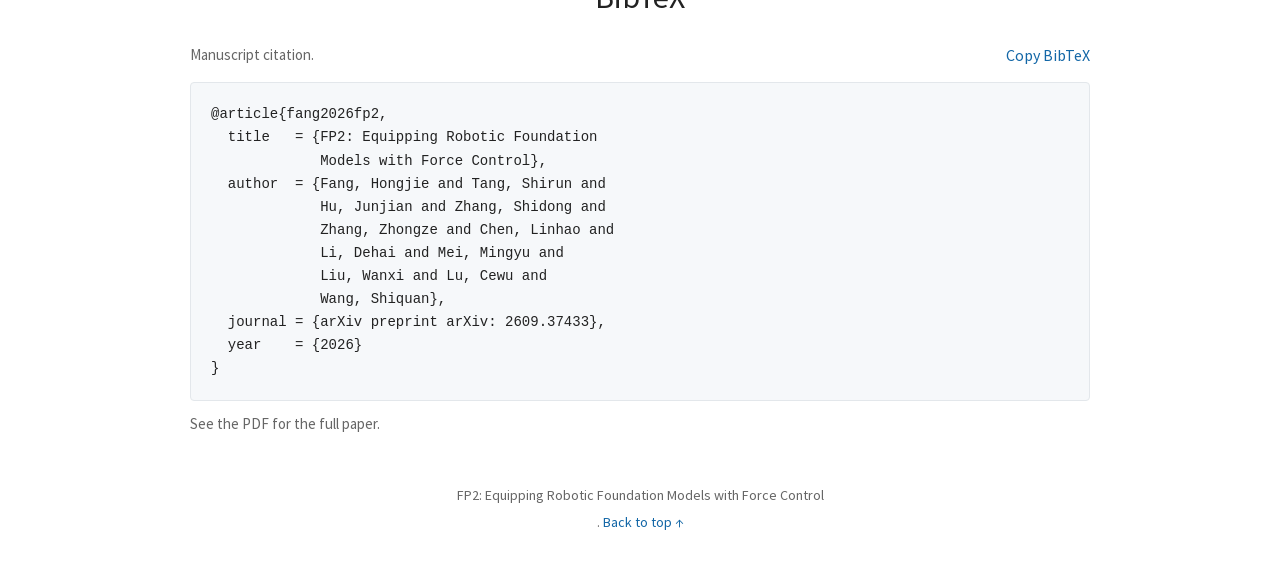
==== commit c0e187ad: "update" ====
--- a/fp2/index.html
+++ b/fp2/index.html
@@ -61,7 +61,7 @@
         </ul>
         <p class="author-note">* Equal contribution. † Corresponding author.</p>
         <div class="hero-links">
-          <span class="resource-placeholder">[Paper] <small>Coming soon</small></span>
+          <span class="resource-placeholder"><a href="https://arxiv.org/pdf/2609.37433">[Paper]</a></span>
           <span class="resource-placeholder">[Code] <small>Coming soon</small></span>
         </div>
       </div>
@@ -187,7 +187,7 @@
              Li, Dehai and Mei, Mingyu and
              Liu, Wanxi and Lu, Cewu and
              Wang, Shiquan},
-  journal = {arXiv preprint arXiv:},
+  journal = {arXiv preprint arXiv: 2609.37433},
   year    = {2026}
 }</code></pre><p id="citation-status" class="fine-print" role="status" aria-live="polite">See the PDF for the full paper.</p>
     </section>
